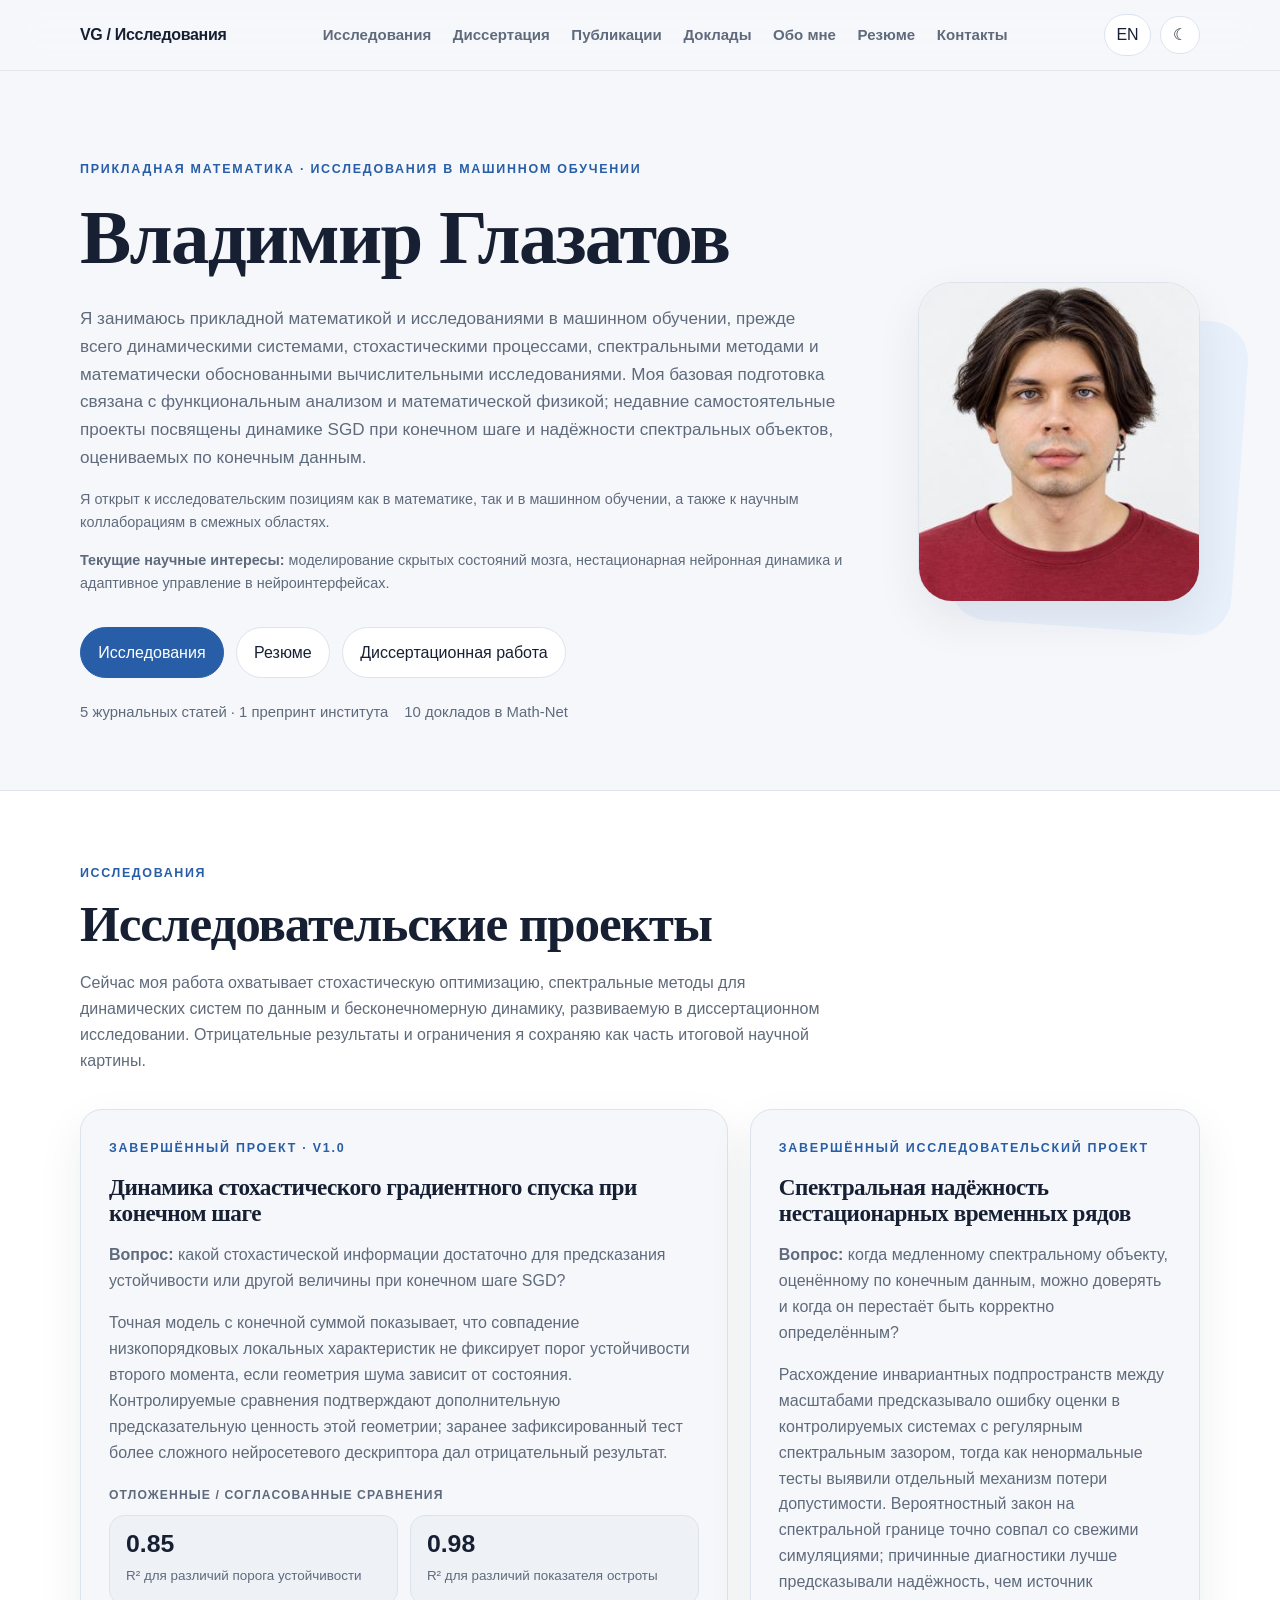
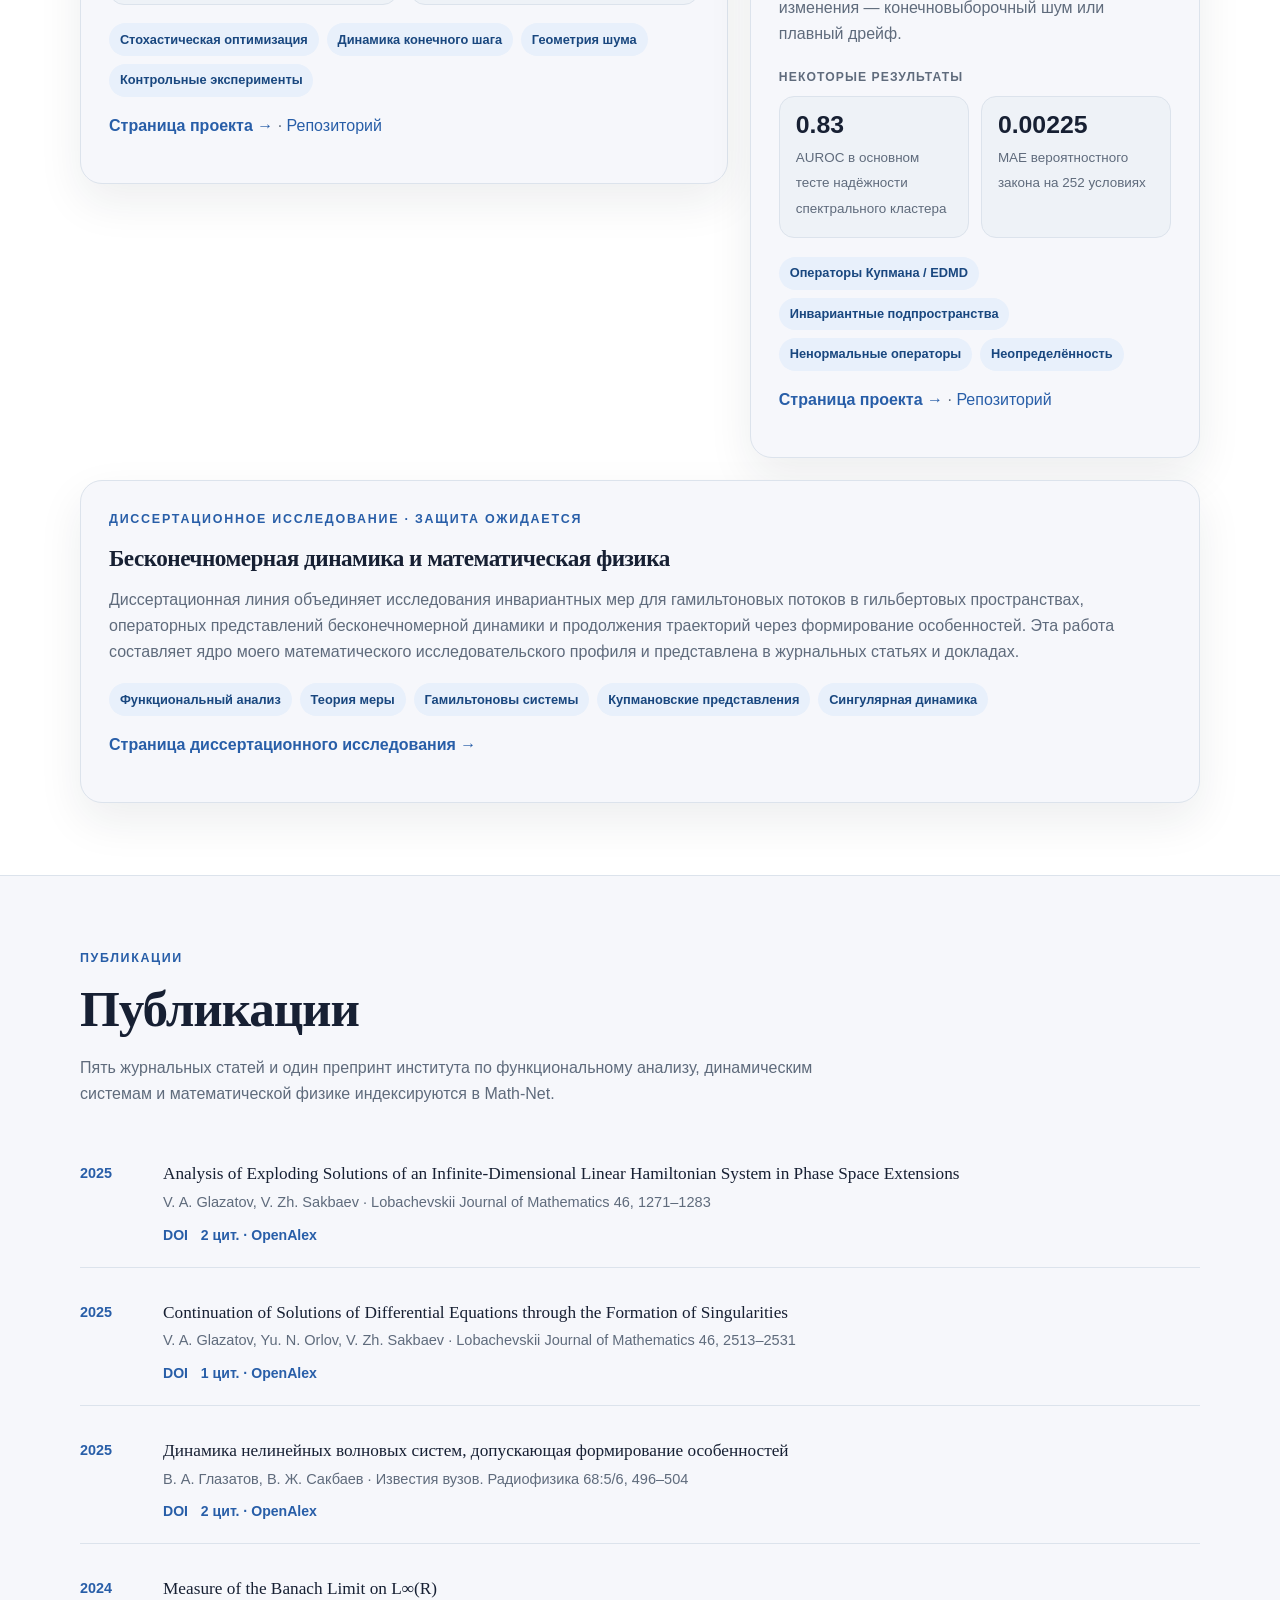
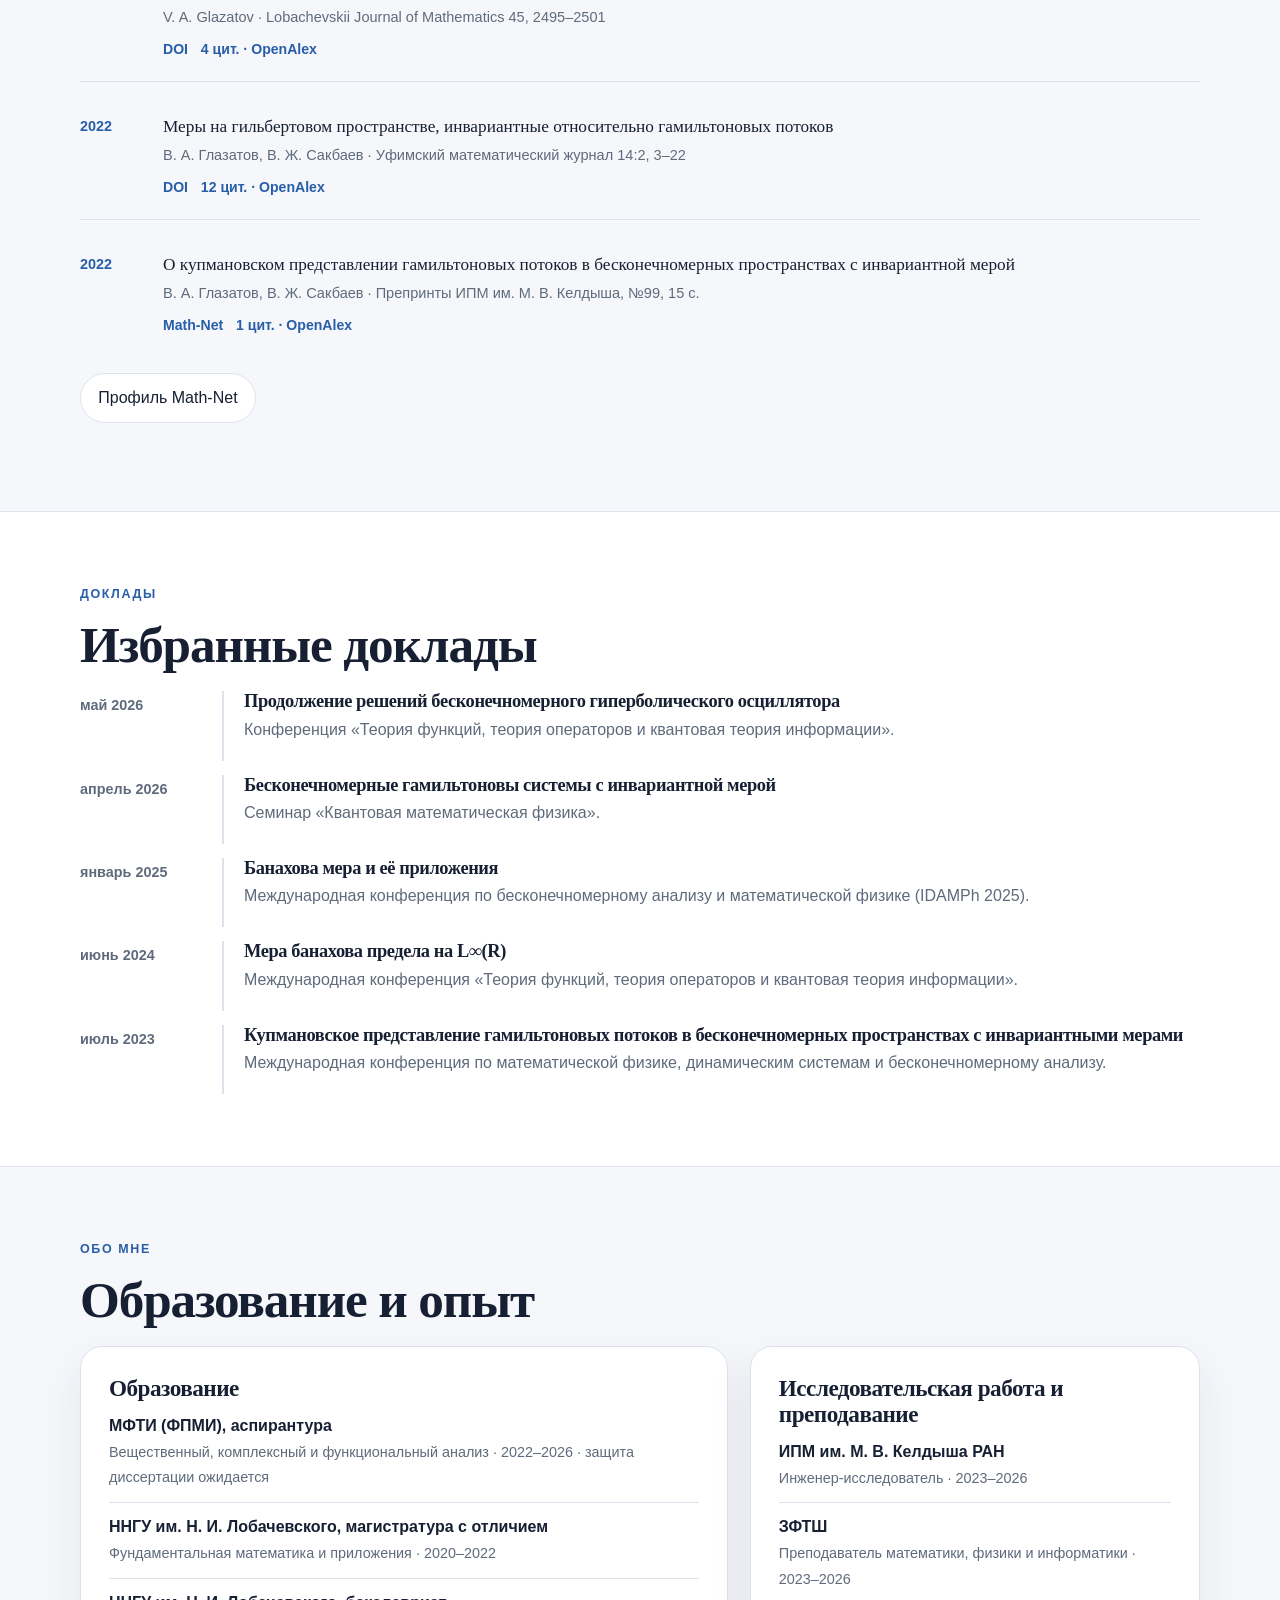
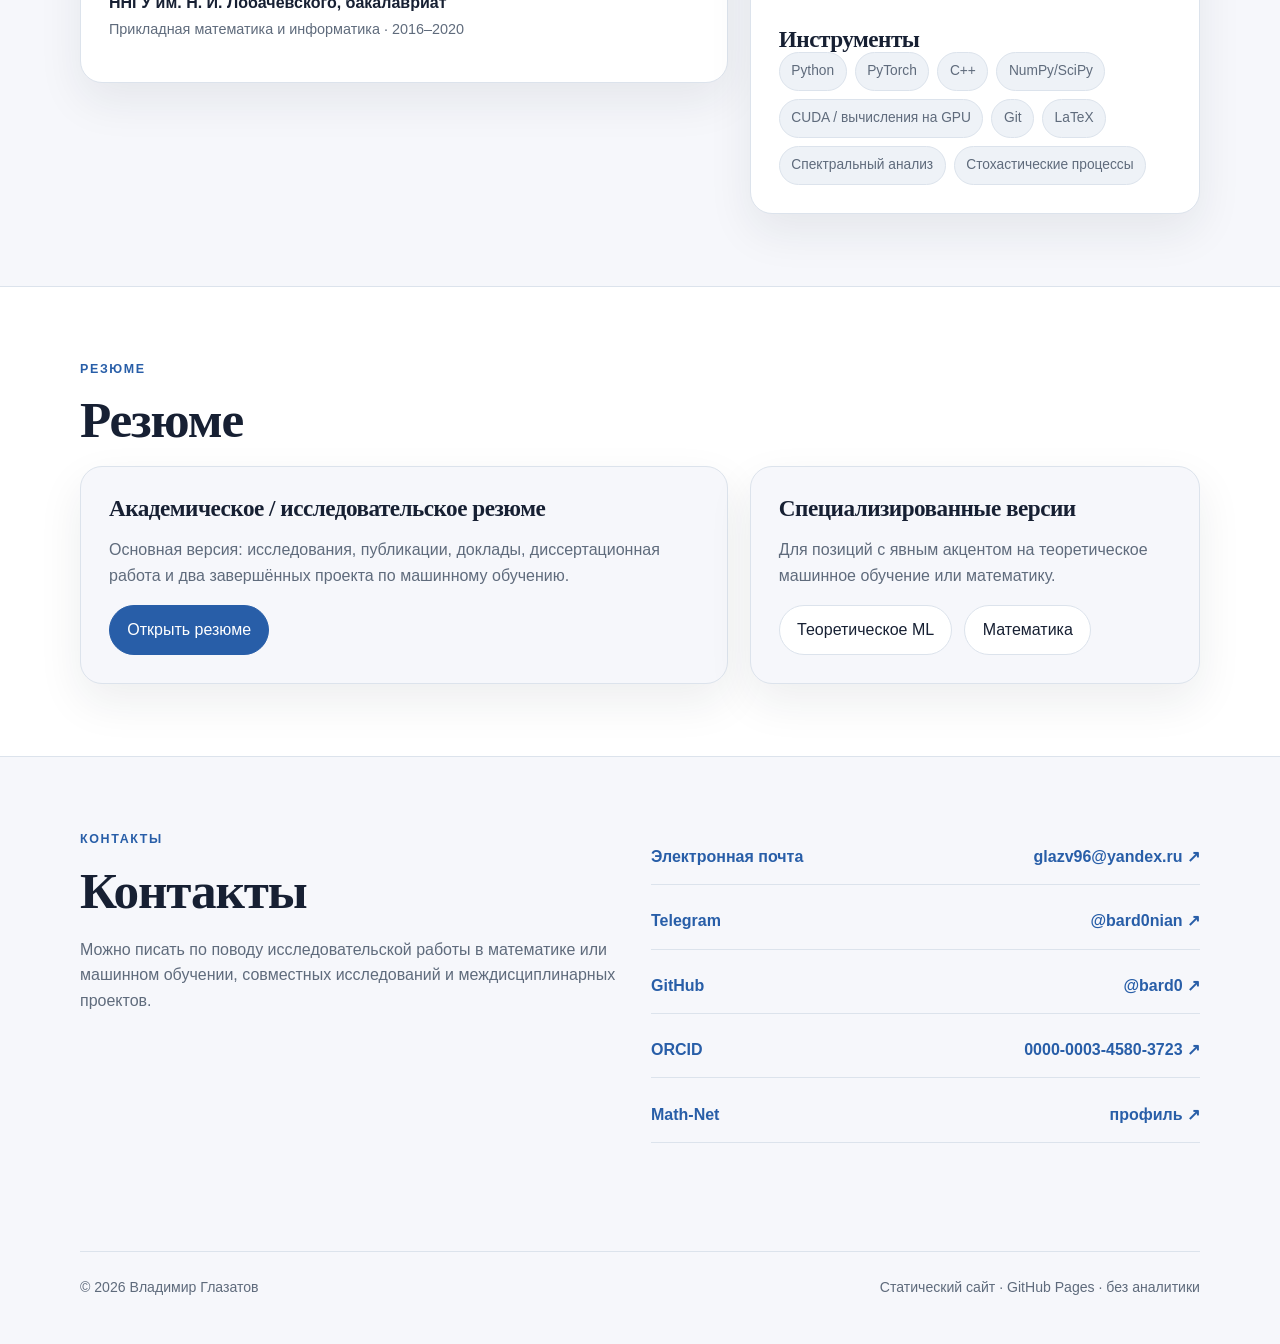
==== ru/index.html @ a5c085ed "Add neural interfaces to Russian research interests" ====
<!doctype html>
<html lang="ru">
<head>
  <meta charset="utf-8">
  <meta name="viewport" content="width=device-width, initial-scale=1">
  <title>Владимир Глазатов — прикладной математик и исследователь машинного обучения</title>
  <meta name="description" content="Владимир Глазатов — прикладной математик и исследователь машинного обучения. Исследования динамики SGD, спектральной надёжности, функционального анализа и бесконечномерных динамических систем.">
  <meta name="theme-color" content="#285ea8">
  <link rel="canonical" href="https://bard0.github.io/ru/">
  <link rel="alternate" hreflang="en" href="https://bard0.github.io/">
  <link rel="alternate" hreflang="ru" href="https://bard0.github.io/ru/">
  <link rel="alternate" hreflang="x-default" href="https://bard0.github.io/">
  <link rel="icon" href="../assets/img/favicon.svg" type="image/svg+xml">
  <link rel="stylesheet" href="../assets/css/styles.css">
  <meta property="og:type" content="website">
  <meta property="og:title" content="Владимир Глазатов — исследования">
  <meta property="og:description" content="Прикладная математика, стохастическая оптимизация, нестационарные временные ряды и динамические системы.">
  <meta property="og:image" content="https://avatars.githubusercontent.com/u/36891933?v=4">
  <meta property="og:url" content="https://bard0.github.io/ru/">
  <style>.metrics-label{margin-top:1.3rem;color:var(--muted);font-size:.76rem;font-weight:800;text-transform:uppercase;letter-spacing:.09em}.metrics-label+.metrics{margin-top:.55rem}</style>
</head>
<body>
<a class="skip-link" href="#main">К содержанию</a>
<header class="site-header"><div class="container nav"><a class="brand" href="#top">VG <span>/ Исследования</span></a><nav class="nav-links" aria-label="Основная навигация"><a href="#research">Исследования</a><a href="research/phd/">Диссертация</a><a href="#publications">Публикации</a><a href="#talks">Доклады</a><a href="#background">Обо мне</a><a href="#cv">Резюме</a><a href="#contact">Контакты</a></nav><div class="nav-actions"><a class="lang-btn" href="../" aria-label="Английская версия">EN</a><button class="icon-btn" type="button" data-theme-toggle aria-label="Переключить тему">☾</button><button class="icon-btn menu-btn" type="button" data-menu-toggle aria-label="Открыть меню" aria-expanded="false">≡</button></div></div></header>
<main id="main">
<section class="hero" id="top"><div class="container hero-grid"><div><div class="eyebrow">Прикладная математика · исследования в машинном обучении</div><h1>Владимир Глазатов</h1><p class="hero-copy">Я занимаюсь прикладной математикой и исследованиями в машинном обучении, прежде всего динамическими системами, стохастическими процессами, спектральными методами и математически обоснованными вычислительными исследованиями. Моя базовая подготовка связана с функциональным анализом и математической физикой; недавние самостоятельные проекты посвящены динамике SGD при конечном шаге и надёжности спектральных объектов, оцениваемых по конечным данным.</p><p class="note" style="margin-top:1rem">Я открыт к исследовательским позициям как в математике, так и в машинном обучении, а также к научным коллаборациям в смежных областях.</p><p class="note" style="margin-top:.55rem"><strong>Текущие научные интересы:</strong> моделирование скрытых состояний мозга, нестационарная нейронная динамика и адаптивное управление в нейроинтерфейсах.</p><div class="hero-actions"><a class="button primary" href="#research">Исследования</a><a class="button" href="../cv/academic/">Резюме</a><a class="button" href="research/phd/">Диссертационная работа</a></div><div class="hero-meta"><span>5 журнальных статей · 1 препринт института</span><span>10 докладов в Math-Net</span></div></div><div class="hero-photo-wrap"><img class="hero-photo" src="https://avatars.githubusercontent.com/u/36891933?v=4" alt="Владимир Глазатов" width="320" height="320"></div></div></section>

<section class="section alt" id="research"><div class="container"><div class="section-kicker">Исследования</div><h2>Исследовательские проекты</h2><p class="section-intro">Сейчас моя работа охватывает стохастическую оптимизацию, спектральные методы для динамических систем по данным и бесконечномерную динамику, развиваемую в диссертационном исследовании. Отрицательные результаты и ограничения я сохраняю как часть итоговой научной картины.</p><div class="research-grid">
<article class="card"><div class="eyebrow">Завершённый проект · v1.0</div><h3>Динамика стохастического градиентного спуска при конечном шаге</h3><p><strong>Вопрос:</strong> какой стохастической информации достаточно для предсказания устойчивости или другой величины при конечном шаге SGD?</p><p>Точная модель с конечной суммой показывает, что совпадение низкопорядковых локальных характеристик не фиксирует порог устойчивости второго момента, если геометрия шума зависит от состояния. Контролируемые сравнения подтверждают дополнительную предсказательную ценность этой геометрии; заранее зафиксированный тест более сложного нейросетевого дескриптора дал отрицательный результат.</p><div class="metrics-label">Отложенные / согласованные сравнения</div><div class="metrics"><div class="metric"><strong>0.85</strong><span>R² для различий порога устойчивости</span></div><div class="metric"><strong>0.98</strong><span>R² для различий показателя остроты</span></div></div><div class="tags"><span class="tag">Стохастическая оптимизация</span><span class="tag">Динамика конечного шага</span><span class="tag">Геометрия шума</span><span class="tag">Контрольные эксперименты</span></div><p><a href="projects/sgd/"><strong>Страница проекта →</strong></a> · <a href="https://github.com/bard0/Finite-Step-Stochastic-Dynamics-of-SGD">Репозиторий</a></p></article>
<article class="card"><div class="eyebrow">Завершённый исследовательский проект</div><h3>Спектральная надёжность нестационарных временных рядов</h3><p><strong>Вопрос:</strong> когда медленному спектральному объекту, оценённому по конечным данным, можно доверять и когда он перестаёт быть корректно определённым?</p><p>Расхождение инвариантных подпространств между масштабами предсказывало ошибку оценки в контролируемых системах с регулярным спектральным зазором, тогда как ненормальные тесты выявили отдельный механизм потери допустимости. Вероятностный закон на спектральной границе точно совпал со свежими симуляциями; причинные диагностики лучше предсказывали надёжность, чем источник изменения — конечновыборочный шум или плавный дрейф.</p><div class="metrics-label">Некоторые результаты</div><div class="metrics"><div class="metric"><strong>0.83</strong><span>AUROC в основном тесте надёжности спектрального кластера</span></div><div class="metric"><strong>0.00225</strong><span>MAE вероятностного закона на 252 условиях</span></div></div><div class="tags"><span class="tag">Операторы Купмана / EDMD</span><span class="tag">Инвариантные подпространства</span><span class="tag">Ненормальные операторы</span><span class="tag">Неопределённость</span></div><p><a href="projects/spectral-reliability/"><strong>Страница проекта →</strong></a> · <a href="https://github.com/bard0/spectral-dynamics-of-time-series">Репозиторий</a></p></article>
<article class="card" style="grid-column:1 / -1"><div class="eyebrow">Диссертационное исследование · защита ожидается</div><h3>Бесконечномерная динамика и математическая физика</h3><p>Диссертационная линия объединяет исследования инвариантных мер для гамильтоновых потоков в гильбертовых пространствах, операторных представлений бесконечномерной динамики и продолжения траекторий через формирование особенностей. Эта работа составляет ядро моего математического исследовательского профиля и представлена в журнальных статьях и докладах.</p><div class="tags"><span class="tag">Функциональный анализ</span><span class="tag">Теория меры</span><span class="tag">Гамильтоновы системы</span><span class="tag">Купмановские представления</span><span class="tag">Сингулярная динамика</span></div><p><a href="research/phd/"><strong>Страница диссертационного исследования →</strong></a></p></article>
</div></div></section>

<section class="section" id="publications"><div class="container"><div class="section-kicker">Публикации</div><h2>Публикации</h2><p class="section-intro">Пять журнальных статей и один препринт института по функциональному анализу, динамическим системам и математической физике индексируются в Math-Net.</p><div class="publications">
<article class="pub"><div class="pub-year">2025</div><div><div class="pub-title">Analysis of Exploding Solutions of an Infinite-Dimensional Linear Hamiltonian System in Phase Space Extensions</div><div class="pub-meta">V. A. Glazatov, V. Zh. Sakbaev · Lobachevskii Journal of Mathematics 46, 1271–1283</div><div class="pub-links"><a href="https://doi.org/10.1134/S1995080225605624">DOI</a></div></div></article>
<article class="pub"><div class="pub-year">2025</div><div><div class="pub-title">Continuation of Solutions of Differential Equations through the Formation of Singularities</div><div class="pub-meta">V. A. Glazatov, Yu. N. Orlov, V. Zh. Sakbaev · Lobachevskii Journal of Mathematics 46, 2513–2531</div><div class="pub-links"><a href="https://doi.org/10.1134/S1995080225608070">DOI</a></div></div></article>
<article class="pub"><div class="pub-year">2025</div><div><div class="pub-title">Динамика нелинейных волновых систем, допускающая формирование особенностей</div><div class="pub-meta">В. А. Глазатов, В. Ж. Сакбаев · Известия вузов. Радиофизика 68:5/6, 496–504</div><div class="pub-links"><a href="https://doi.org/10.52452/00213462_2025_68_05_496">DOI</a></div></div></article>
<article class="pub"><div class="pub-year">2024</div><div><div class="pub-title">Measure of the Banach Limit on L∞(R)</div><div class="pub-meta">V. A. Glazatov · Lobachevskii Journal of Mathematics 45, 2495–2501</div><div class="pub-links"><a href="https://doi.org/10.1134/S1995080224603138">DOI</a></div></div></article>
<article class="pub"><div class="pub-year">2022</div><div><div class="pub-title">Меры на гильбертовом пространстве, инвариантные относительно гамильтоновых потоков</div><div class="pub-meta">В. А. Глазатов, В. Ж. Сакбаев · Уфимский математический журнал 14:2, 3–22</div><div class="pub-links"><a href="https://doi.org/10.13108/2022-14-2-3">DOI</a></div></div></article>
<article class="pub"><div class="pub-year">2022</div><div><div class="pub-title">О купмановском представлении гамильтоновых потоков в бесконечномерных пространствах с инвариантной мерой</div><div class="pub-meta">В. А. Глазатов, В. Ж. Сакбаев · Препринты ИПМ им. М. В. Келдыша, №99, 15 с.</div><div class="pub-links"><a href="https://www.mathnet.ru/php/person.phtml?option_lang=rus&personid=190010">Math-Net</a></div></div></article>
</div><p><a class="button" href="https://www.mathnet.ru/php/person.phtml?option_lang=rus&personid=190010">Профиль Math-Net</a></p></div></section>

<section class="section alt" id="talks"><div class="container"><div class="section-kicker">Доклады</div><h2>Избранные доклады</h2><div class="timeline"><div class="timeline-item"><div class="timeline-date">май 2026</div><div class="timeline-content"><h3>Продолжение решений бесконечномерного гиперболического осциллятора</h3><p>Конференция «Теория функций, теория операторов и квантовая теория информации».</p></div></div><div class="timeline-item"><div class="timeline-date">апрель 2026</div><div class="timeline-content"><h3>Бесконечномерные гамильтоновы системы с инвариантной мерой</h3><p>Семинар «Квантовая математическая физика».</p></div></div><div class="timeline-item"><div class="timeline-date">январь 2025</div><div class="timeline-content"><h3>Банахова мера и её приложения</h3><p>Международная конференция по бесконечномерному анализу и математической физике (IDAMPh 2025).</p></div></div><div class="timeline-item"><div class="timeline-date">июнь 2024</div><div class="timeline-content"><h3>Мера банахова предела на L∞(R)</h3><p>Международная конференция «Теория функций, теория операторов и квантовая теория информации».</p></div></div><div class="timeline-item"><div class="timeline-date">июль 2023</div><div class="timeline-content"><h3>Купмановское представление гамильтоновых потоков в бесконечномерных пространствах с инвариантными мерами</h3><p>Международная конференция по математической физике, динамическим системам и бесконечномерному анализу.</p></div></div></div></div></section>

<section class="section" id="background"><div class="container"><div class="section-kicker">Обо мне</div><h2>Образование и опыт</h2><div class="research-grid"><article class="card"><h3>Образование</h3><ul class="list-clean"><li><strong>МФТИ (ФПМИ), аспирантура</strong><br><span class="note">Вещественный, комплексный и функциональный анализ · 2022–2026 · защита диссертации ожидается</span></li><li><strong>ННГУ им. Н. И. Лобачевского, магистратура с отличием</strong><br><span class="note">Фундаментальная математика и приложения · 2020–2022</span></li><li><strong>ННГУ им. Н. И. Лобачевского, бакалавриат</strong><br><span class="note">Прикладная математика и информатика · 2016–2020</span></li></ul></article><article class="card"><h3>Исследовательская работа и преподавание</h3><ul class="list-clean"><li><strong>ИПМ им. М. В. Келдыша РАН</strong><br><span class="note">Инженер-исследователь · 2023–2026</span></li><li><strong>ЗФТШ</strong><br><span class="note">Преподаватель математики, физики и информатики · 2023–2026</span></li></ul><h3 style="margin-top:1.4rem">Инструменты</h3><div class="chips"><span class="chip">Python</span><span class="chip">PyTorch</span><span class="chip">C++</span><span class="chip">NumPy/SciPy</span><span class="chip">CUDA / вычисления на GPU</span><span class="chip">Git</span><span class="chip">LaTeX</span><span class="chip">Спектральный анализ</span><span class="chip">Стохастические процессы</span></div></article></div></div></section>

<section class="section alt" id="cv"><div class="container"><div class="section-kicker">Резюме</div><h2>Резюме</h2><div class="research-grid"><article class="card"><h3>Академическое / исследовательское резюме</h3><p>Основная версия: исследования, публикации, доклады, диссертационная работа и два завершённых проекта по машинному обучению.</p><a class="button primary" href="../cv/academic/">Открыть резюме</a></article><article class="card"><h3>Специализированные версии</h3><p>Для позиций с явным акцентом на теоретическое машинное обучение или математику.</p><div class="hero-actions" style="margin-top:1rem"><a class="button" href="../cv/theoretical-ml/">Теоретическое ML</a><a class="button" href="../cv/mathematics/">Математика</a></div></article></div></div></section>

<section class="section" id="contact"><div class="container contact-grid"><div><div class="section-kicker">Контакты</div><h2>Контакты</h2><p class="section-intro">Можно писать по поводу исследовательской работы в математике или машинном обучении, совместных исследований и междисциплинарных проектов.</p></div><div class="contact-links"><a href="mailto:glazv96@yandex.ru"><span>Электронная почта</span><span>glazv96@yandex.ru ↗</span></a><a href="https://t.me/bard0nian"><span>Telegram</span><span>@bard0nian ↗</span></a><a href="https://github.com/bard0"><span>GitHub</span><span>@bard0 ↗</span></a><a href="https://orcid.org/0000-0003-4580-3723"><span>ORCID</span><span>0000-0003-4580-3723 ↗</span></a><a href="https://www.mathnet.ru/php/person.phtml?option_lang=rus&personid=190010"><span>Math-Net</span><span>профиль ↗</span></a></div></div></section>
</main>
<footer class="site-footer"><div class="container footer-row"><span>© 2026 Владимир Глазатов</span><span>Статический сайт · GitHub Pages · без аналитики</span></div></footer>
<script src="../assets/js/main.js"></script>
</body>
</html>
---- assets/css/styles.css ----
:root {
  --bg: #f6f7fb;
  --surface: #ffffff;
  --surface-2: #eef2f7;
  --text: #172033;
  --muted: #5f6b7c;
  --accent: #285ea8;
  --accent-strong: #19477f;
  --accent-soft: #e8f0fb;
  --border: #dce3ec;
  --shadow: 0 18px 45px rgba(22, 34, 53, 0.08);
  --radius: 22px;
  --max: 1120px;
}

html[data-theme="dark"] {
  --bg: #0c111b;
  --surface: #131b28;
  --surface-2: #1a2433;
  --text: #edf2f8;
  --muted: #a8b4c4;
  --accent: #86b8ff;
  --accent-strong: #b9d5ff;
  --accent-soft: #192a43;
  --border: #273449;
  --shadow: 0 18px 45px rgba(0, 0, 0, 0.24);
}

* { box-sizing: border-box; }
html { scroll-behavior: smooth; }
body {
  margin: 0;
  background: var(--bg);
  color: var(--text);
  font-family: ui-sans-serif, -apple-system, BlinkMacSystemFont, "Segoe UI", Roboto, Arial, sans-serif;
  line-height: 1.62;
  -webkit-font-smoothing: antialiased;
}
a { color: var(--accent); text-decoration: none; }
a:hover { color: var(--accent-strong); }
img { max-width: 100%; }
button, a.button { font: inherit; }

.skip-link {
  position: fixed; left: 1rem; top: -5rem; z-index: 999;
  background: var(--surface); color: var(--text); padding: .7rem 1rem; border-radius: 10px;
}
.skip-link:focus { top: 1rem; }

.container { width: min(var(--max), calc(100% - 40px)); margin: 0 auto; }
.site-header {
  position: sticky; top: 0; z-index: 50;
  border-bottom: 1px solid color-mix(in srgb, var(--border) 78%, transparent);
  background: color-mix(in srgb, var(--bg) 88%, transparent);
  backdrop-filter: blur(18px);
}
.nav { height: 70px; display: flex; align-items: center; justify-content: space-between; gap: 1rem; }
.brand { color: var(--text); font-weight: 780; letter-spacing: -.02em; }
.nav-links { display: flex; align-items: center; gap: 1.35rem; }
.nav-links a { color: var(--muted); font-size: .94rem; font-weight: 600; }
.nav-links a:hover { color: var(--text); }
.nav-actions { display: flex; gap: .55rem; align-items: center; }
.icon-btn, .lang-btn {
  border: 1px solid var(--border); background: var(--surface); color: var(--text);
  min-height: 38px; border-radius: 999px; padding: .42rem .72rem; cursor: pointer;
}
.icon-btn { width: 40px; padding: 0; display: grid; place-items: center; }
.menu-btn { display: none; }

.hero { padding: 88px 0 66px; }
.hero-grid { display: grid; grid-template-columns: minmax(0, 1.5fr) minmax(240px, .55fr); gap: 70px; align-items: center; }
.eyebrow { color: var(--accent); font-size: .78rem; text-transform: uppercase; letter-spacing: .14em; font-weight: 800; margin-bottom: 1rem; }
h1, h2, h3 {
  font-family: Georgia, "Times New Roman", serif;
  line-height: 1.12;
  margin: 0;
  letter-spacing: -.022em;
}
h1 { font-size: clamp(3rem, 6vw, 5.6rem); max-width: 850px; }
h2 { font-size: clamp(2.1rem, 4vw, 3.3rem); margin-bottom: 1.1rem; }
h3 { font-size: 1.45rem; }
.hero-subtitle { margin: 1.25rem 0 0; font-size: clamp(1.2rem, 2.5vw, 1.65rem); color: var(--muted); font-weight: 500; }
.hero-copy { max-width: 760px; margin: 1.5rem 0 0; font-size: 1.07rem; color: var(--muted); }
.hero-actions { display: flex; flex-wrap: wrap; gap: .75rem; margin-top: 2rem; }
.button {
  display: inline-flex; align-items: center; justify-content: center; gap: .45rem;
  min-height: 44px; padding: .7rem 1.08rem; border-radius: 999px;
  border: 1px solid var(--border); background: var(--surface); color: var(--text); font-weight: 700;
}
.button.primary { background: var(--accent); border-color: var(--accent); color: white; }
html[data-theme="dark"] .button.primary { color: #08111e; }
.button:hover { transform: translateY(-1px); box-shadow: 0 8px 22px rgba(0,0,0,.08); }
.hero-photo-wrap { justify-self: center; position: relative; }
.hero-photo-wrap::before {
  content: ""; position: absolute; inset: 10% -14% -8% 14%;
  border-radius: 38px; background: var(--accent-soft); transform: rotate(4deg); z-index: -1;
}
.hero-photo {
  display: block; width: min(290px, 72vw); aspect-ratio: 1 / 1; object-fit: cover;
  border-radius: 34px; border: 1px solid var(--border); box-shadow: var(--shadow);
}
.hero-meta { display: flex; flex-wrap: wrap; gap: .55rem 1rem; margin-top: 1.4rem; color: var(--muted); font-size: .93rem; }

.section { padding: 72px 0; }
.section.alt { background: var(--surface); border-block: 1px solid var(--border); }
.section-intro { max-width: 760px; color: var(--muted); margin: 0 0 2.2rem; }
.section-kicker { color: var(--accent); font-size: .78rem; text-transform: uppercase; letter-spacing: .13em; font-weight: 800; margin-bottom: .75rem; }

.research-grid { display: grid; grid-template-columns: 1.18fr .82fr; gap: 22px; align-items: start; }
.card { background: var(--surface); border: 1px solid var(--border); border-radius: var(--radius); padding: 28px; box-shadow: var(--shadow); }
.alt .card { background: var(--bg); }
.card p { color: var(--muted); }
.tags { display: flex; flex-wrap: wrap; gap: .5rem; margin: 1.15rem 0 0; }
.tag { padding: .38rem .68rem; border-radius: 999px; background: var(--accent-soft); color: var(--accent-strong); font-size: .8rem; font-weight: 700; }
.formula {
  margin: 1.6rem 0; padding: 1.1rem 1.25rem; border: 1px solid var(--border); border-radius: 16px;
  background: var(--surface-2); font-family: Georgia, "Times New Roman", serif; font-size: 1.1rem; overflow-x: auto;
}
.metrics { display: grid; grid-template-columns: repeat(2, minmax(0,1fr)); gap: 12px; margin-top: 1.3rem; }
.metric { padding: 16px; border: 1px solid var(--border); border-radius: 15px; background: var(--surface-2); }
.metric strong { display: block; font-size: 1.55rem; color: var(--text); line-height: 1; margin-bottom: .35rem; }
.metric span { color: var(--muted); font-size: .84rem; }
.list-clean { list-style: none; padding: 0; margin: 0; }
.list-clean li { padding: .72rem 0; border-bottom: 1px solid var(--border); }
.list-clean li:last-child { border-bottom: 0; }

.publications { display: grid; gap: 13px; }
.pub { display: grid; grid-template-columns: 65px 1fr; gap: 18px; padding: 20px 0; border-bottom: 1px solid var(--border); }
.pub:last-child { border-bottom: 0; }
.pub-year { color: var(--accent); font-weight: 800; font-size: .9rem; }
.pub-title { font-family: Georgia, "Times New Roman", serif; font-size: 1.08rem; line-height: 1.35; }
.pub-meta { margin-top: .35rem; color: var(--muted); font-size: .91rem; }
.pub-links { margin-top: .55rem; display: flex; gap: .8rem; flex-wrap: wrap; font-size: .88rem; font-weight: 700; }

.timeline { position: relative; display: grid; gap: 14px; }
.timeline-item { display: grid; grid-template-columns: 120px 1fr; gap: 22px; }
.timeline-date { color: var(--muted); font-size: .9rem; font-weight: 700; padding-top: .18rem; }
.timeline-content { padding: 0 0 18px 20px; border-left: 2px solid var(--border); }
.timeline-content h3 { font-size: 1.15rem; margin-bottom: .3rem; }
.timeline-content p { margin: 0; color: var(--muted); }

.cv-grid { display: grid; grid-template-columns: repeat(3, 1fr); gap: 16px; }
.cv-card { display: flex; flex-direction: column; min-height: 220px; }
.cv-card p { flex: 1; }
.cv-card .button { align-self: flex-start; }

.chips { display: flex; gap: .5rem; flex-wrap: wrap; }
.chip { padding: .46rem .72rem; background: var(--surface-2); border: 1px solid var(--border); border-radius: 999px; color: var(--muted); font-size: .86rem; }
.contact-grid { display: grid; grid-template-columns: 1fr 1fr; gap: 22px; }
.contact-links { display: grid; gap: .55rem; }
.contact-links a { display: flex; justify-content: space-between; padding: .9rem 0; border-bottom: 1px solid var(--border); font-weight: 700; }

.site-footer { padding: 36px 0 45px; color: var(--muted); font-size: .88rem; }
.footer-row { display: flex; justify-content: space-between; gap: 1rem; flex-wrap: wrap; border-top: 1px solid var(--border); padding-top: 24px; }

.note { color: var(--muted); font-size: .9rem; }

@media (max-width: 900px) {
  .hero-grid, .research-grid, .contact-grid { grid-template-columns: 1fr; }
  .hero-photo-wrap { order: -1; justify-self: start; }
  .hero-photo { width: 180px; border-radius: 28px; }
  .cv-grid { grid-template-columns: 1fr; }
  .nav-links { display: none; position: absolute; top: 70px; left: 20px; right: 20px; padding: 18px; border: 1px solid var(--border); border-radius: 16px; background: var(--surface); box-shadow: var(--shadow); flex-direction: column; align-items: flex-start; }
  .nav-links.open { display: flex; }
  .menu-btn { display: grid; }
}

@media (max-width: 620px) {
  .container { width: min(var(--max), calc(100% - 28px)); }
  .hero { padding-top: 55px; }
  h1 { font-size: clamp(2.7rem, 16vw, 4.2rem); }
  .metrics { grid-template-columns: 1fr; }
  .pub { grid-template-columns: 1fr; gap: 4px; }
  .timeline-item { grid-template-columns: 1fr; gap: 4px; }
  .timeline-content { margin-left: 4px; }
  .brand span { display: none; }
}

@media (prefers-reduced-motion: reduce) {
  html { scroll-behavior: auto; }
  *, *::before, *::after { transition: none !important; animation: none !important; }
}
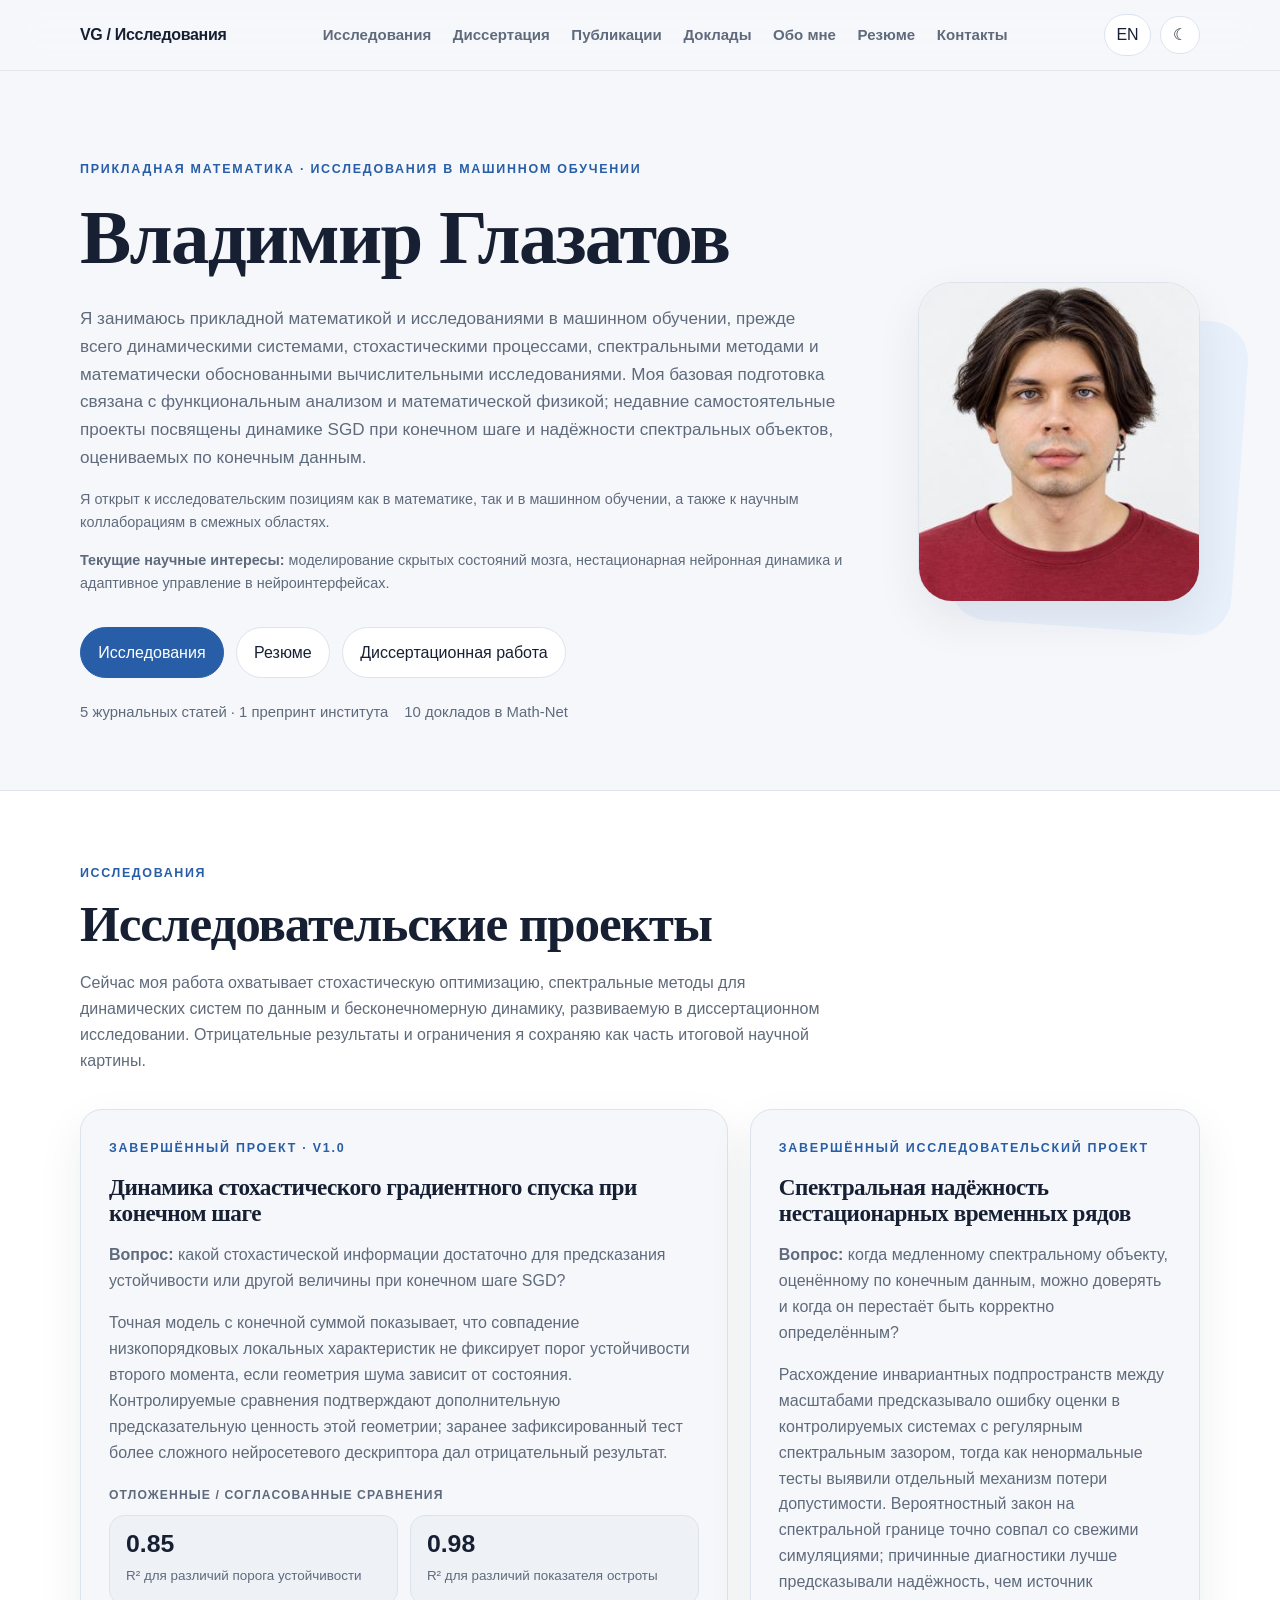
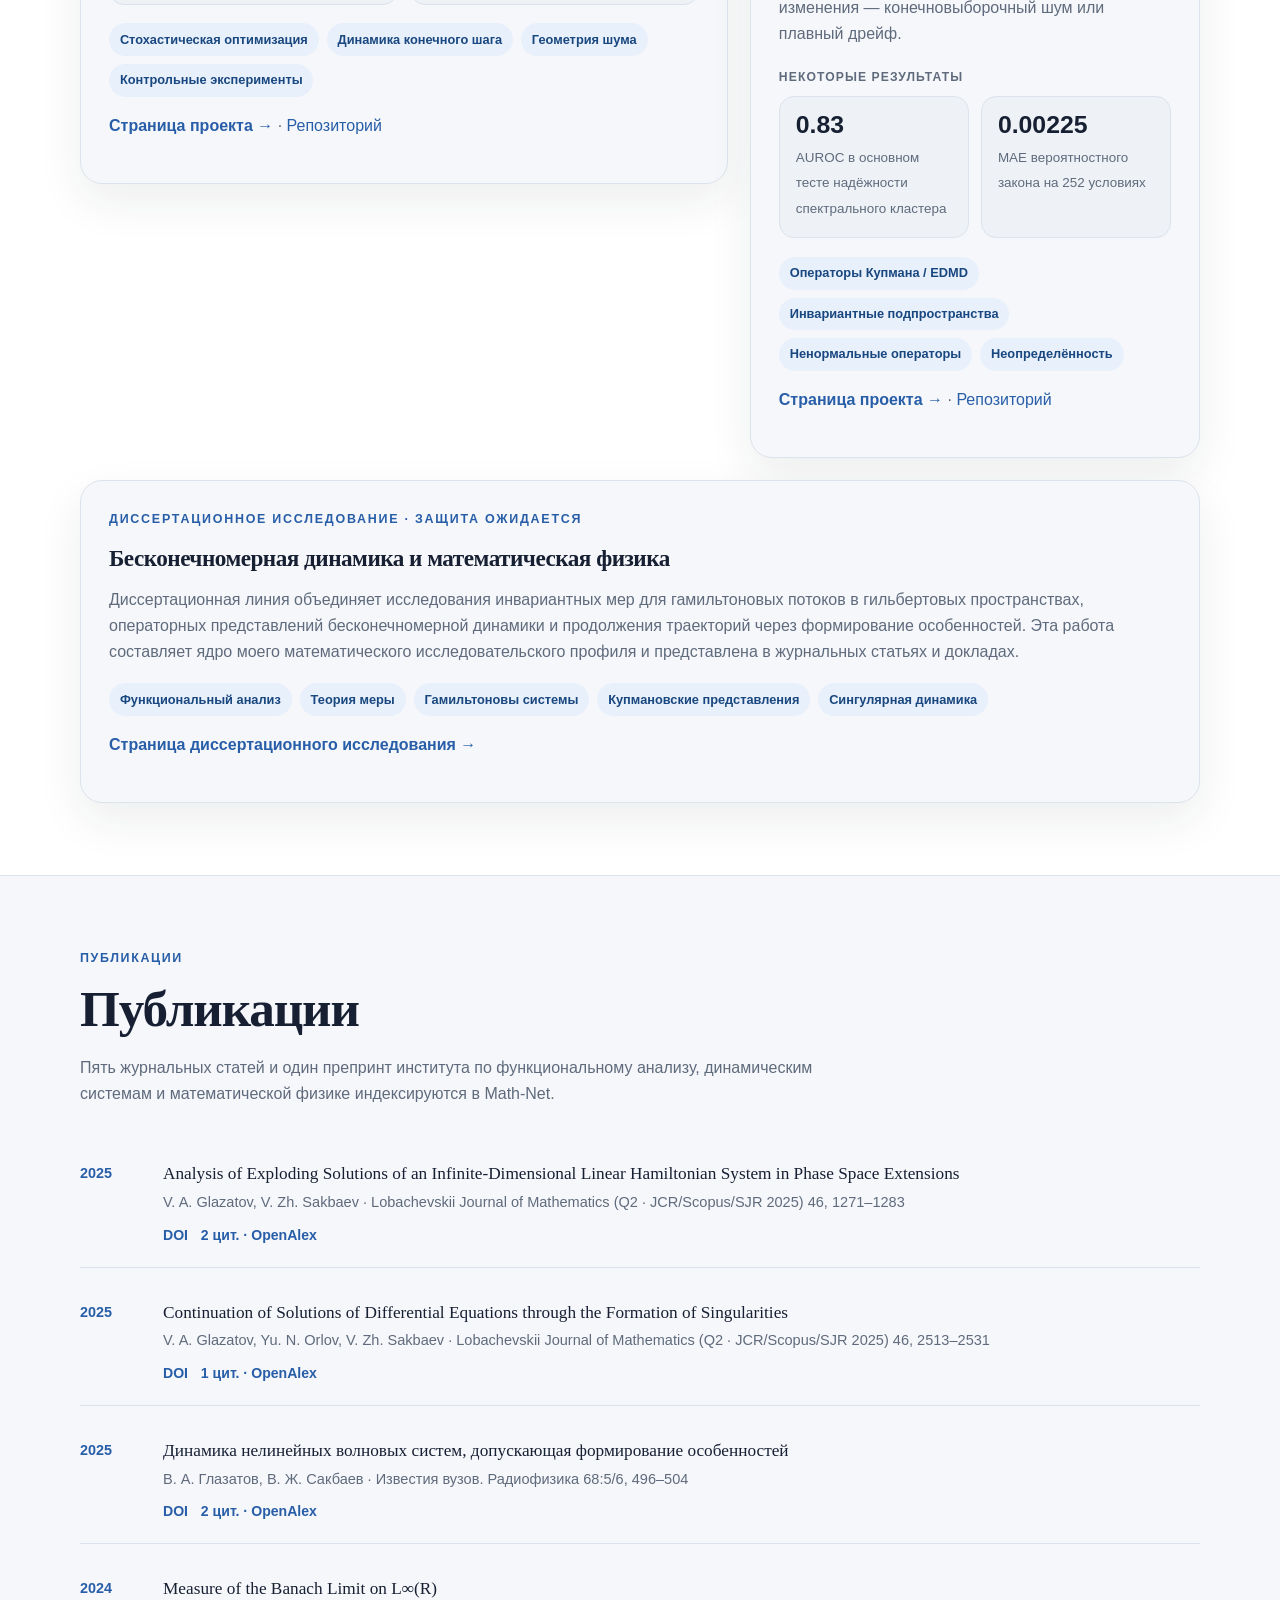
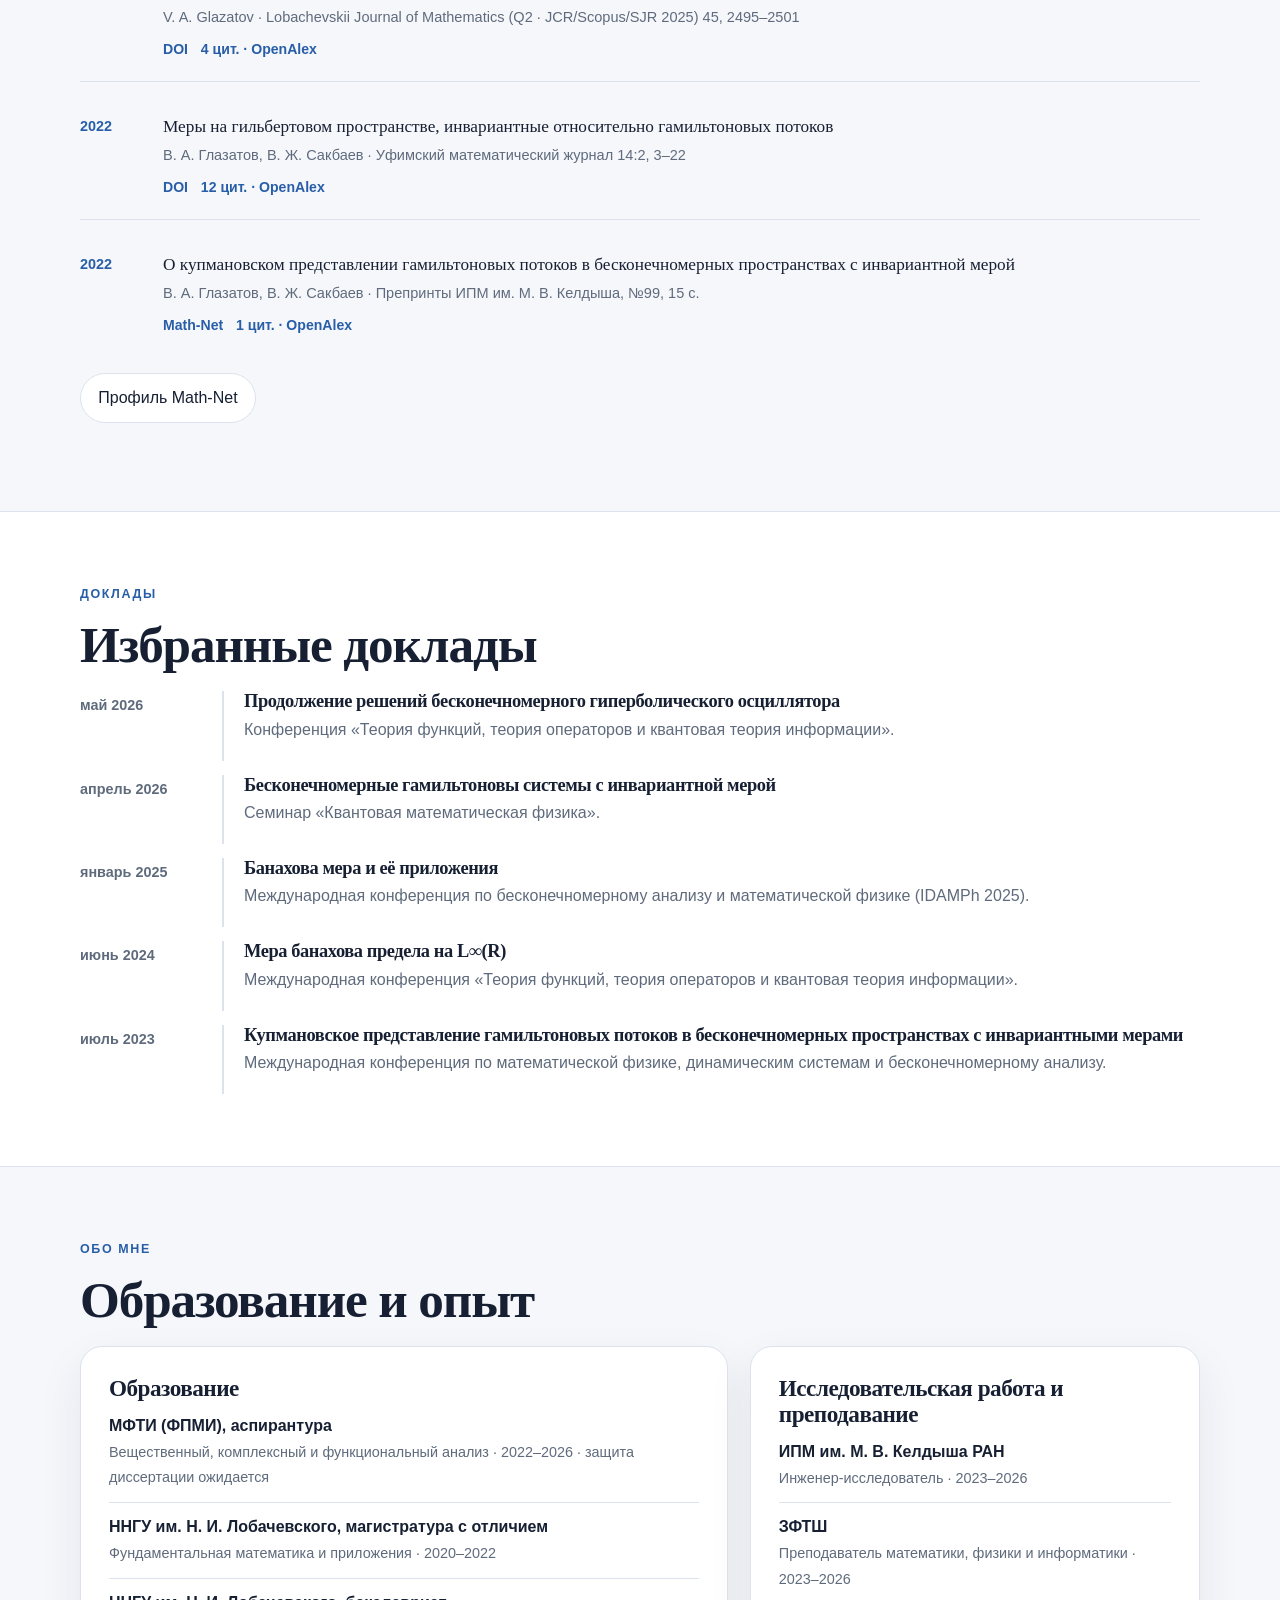
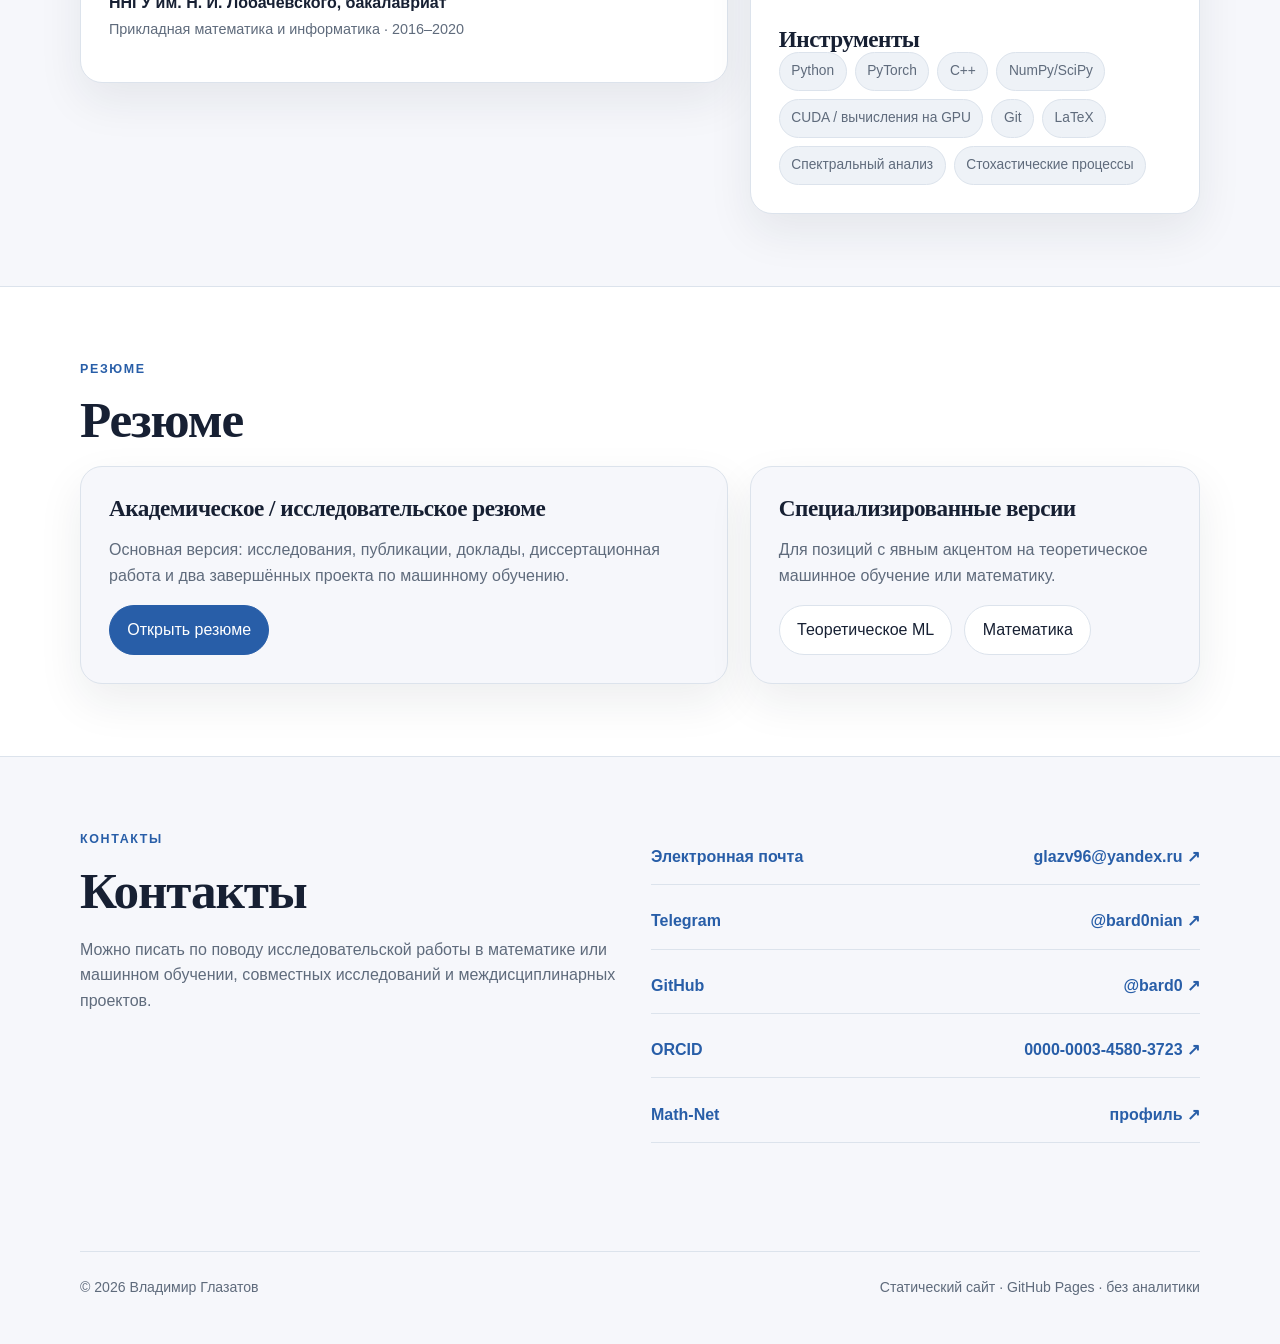
==== commit 257e3abb: "Add verified Q2 journal ranking to publications" ====
--- a/ru/index.html
+++ b/ru/index.html
@@ -32,10 +32,10 @@
 </div></div></section>
 
 <section class="section" id="publications"><div class="container"><div class="section-kicker">Публикации</div><h2>Публикации</h2><p class="section-intro">Пять журнальных статей и один препринт института по функциональному анализу, динамическим системам и математической физике индексируются в Math-Net.</p><div class="publications">
-<article class="pub"><div class="pub-year">2025</div><div><div class="pub-title">Analysis of Exploding Solutions of an Infinite-Dimensional Linear Hamiltonian System in Phase Space Extensions</div><div class="pub-meta">V. A. Glazatov, V. Zh. Sakbaev · Lobachevskii Journal of Mathematics 46, 1271–1283</div><div class="pub-links"><a href="https://doi.org/10.1134/S1995080225605624">DOI</a></div></div></article>
-<article class="pub"><div class="pub-year">2025</div><div><div class="pub-title">Continuation of Solutions of Differential Equations through the Formation of Singularities</div><div class="pub-meta">V. A. Glazatov, Yu. N. Orlov, V. Zh. Sakbaev · Lobachevskii Journal of Mathematics 46, 2513–2531</div><div class="pub-links"><a href="https://doi.org/10.1134/S1995080225608070">DOI</a></div></div></article>
+<article class="pub"><div class="pub-year">2025</div><div><div class="pub-title">Analysis of Exploding Solutions of an Infinite-Dimensional Linear Hamiltonian System in Phase Space Extensions</div><div class="pub-meta">V. A. Glazatov, V. Zh. Sakbaev · Lobachevskii Journal of Mathematics (Q2 · JCR/Scopus/SJR 2025) 46, 1271–1283</div><div class="pub-links"><a href="https://doi.org/10.1134/S1995080225605624">DOI</a></div></div></article>
+<article class="pub"><div class="pub-year">2025</div><div><div class="pub-title">Continuation of Solutions of Differential Equations through the Formation of Singularities</div><div class="pub-meta">V. A. Glazatov, Yu. N. Orlov, V. Zh. Sakbaev · Lobachevskii Journal of Mathematics (Q2 · JCR/Scopus/SJR 2025) 46, 2513–2531</div><div class="pub-links"><a href="https://doi.org/10.1134/S1995080225608070">DOI</a></div></div></article>
 <article class="pub"><div class="pub-year">2025</div><div><div class="pub-title">Динамика нелинейных волновых систем, допускающая формирование особенностей</div><div class="pub-meta">В. А. Глазатов, В. Ж. Сакбаев · Известия вузов. Радиофизика 68:5/6, 496–504</div><div class="pub-links"><a href="https://doi.org/10.52452/00213462_2025_68_05_496">DOI</a></div></div></article>
-<article class="pub"><div class="pub-year">2024</div><div><div class="pub-title">Measure of the Banach Limit on L∞(R)</div><div class="pub-meta">V. A. Glazatov · Lobachevskii Journal of Mathematics 45, 2495–2501</div><div class="pub-links"><a href="https://doi.org/10.1134/S1995080224603138">DOI</a></div></div></article>
+<article class="pub"><div class="pub-year">2024</div><div><div class="pub-title">Measure of the Banach Limit on L∞(R)</div><div class="pub-meta">V. A. Glazatov · Lobachevskii Journal of Mathematics (Q2 · JCR/Scopus/SJR 2025) 45, 2495–2501</div><div class="pub-links"><a href="https://doi.org/10.1134/S1995080224603138">DOI</a></div></div></article>
 <article class="pub"><div class="pub-year">2022</div><div><div class="pub-title">Меры на гильбертовом пространстве, инвариантные относительно гамильтоновых потоков</div><div class="pub-meta">В. А. Глазатов, В. Ж. Сакбаев · Уфимский математический журнал 14:2, 3–22</div><div class="pub-links"><a href="https://doi.org/10.13108/2022-14-2-3">DOI</a></div></div></article>
 <article class="pub"><div class="pub-year">2022</div><div><div class="pub-title">О купмановском представлении гамильтоновых потоков в бесконечномерных пространствах с инвариантной мерой</div><div class="pub-meta">В. А. Глазатов, В. Ж. Сакбаев · Препринты ИПМ им. М. В. Келдыша, №99, 15 с.</div><div class="pub-links"><a href="https://www.mathnet.ru/php/person.phtml?option_lang=rus&personid=190010">Math-Net</a></div></div></article>
 </div><p><a class="button" href="https://www.mathnet.ru/php/person.phtml?option_lang=rus&personid=190010">Профиль Math-Net</a></p></div></section>
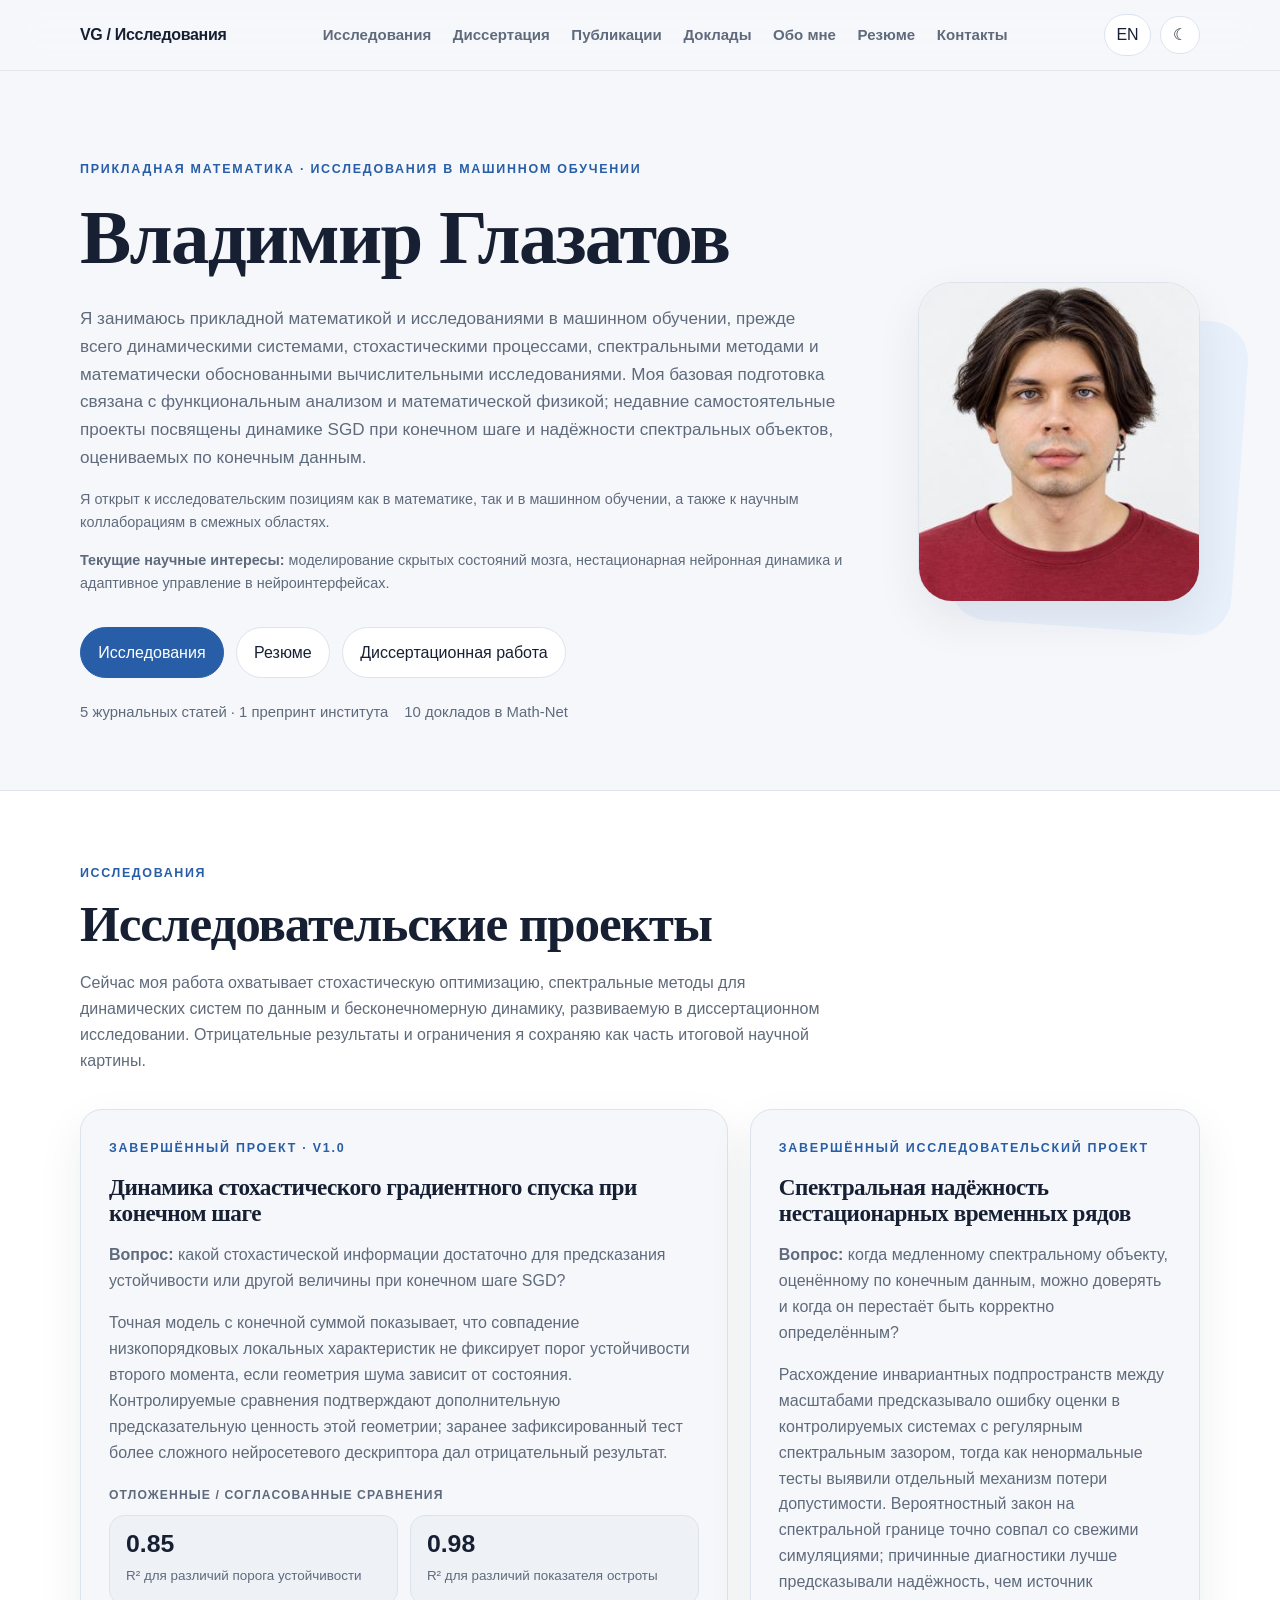
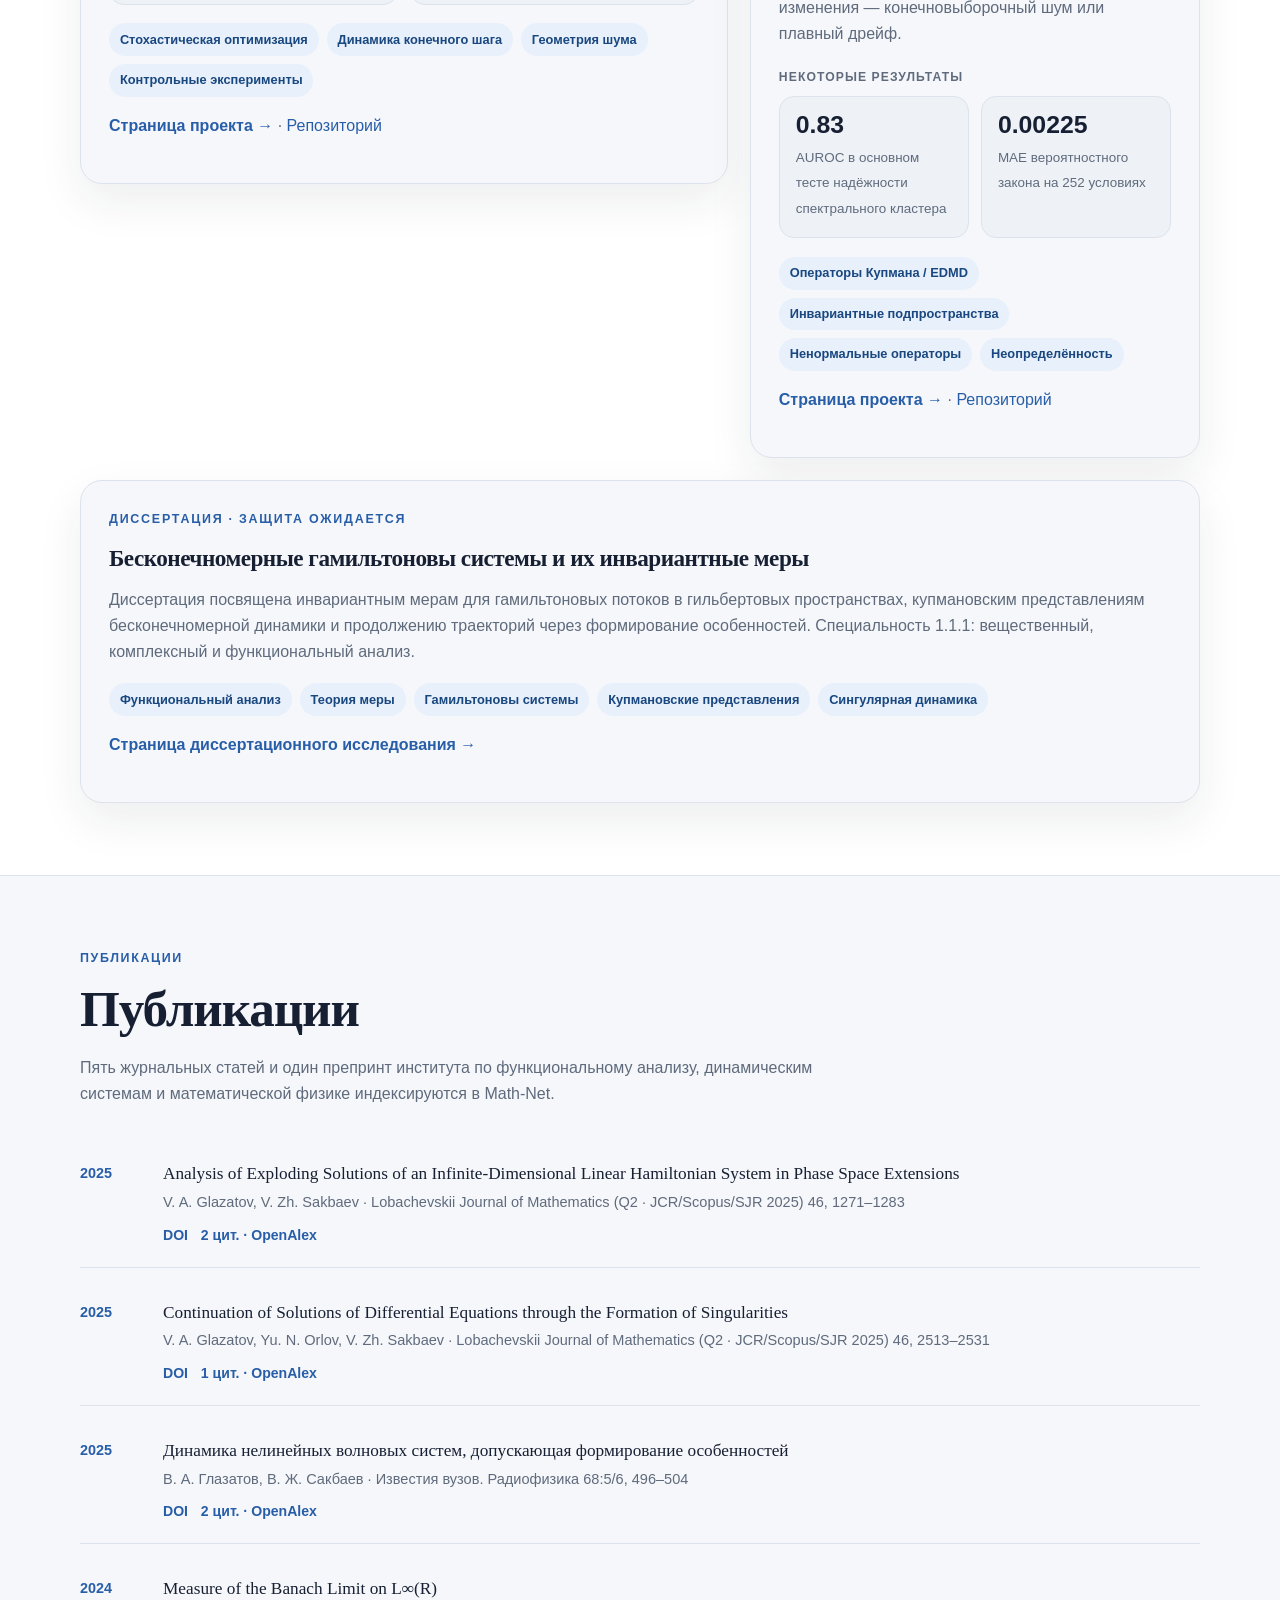
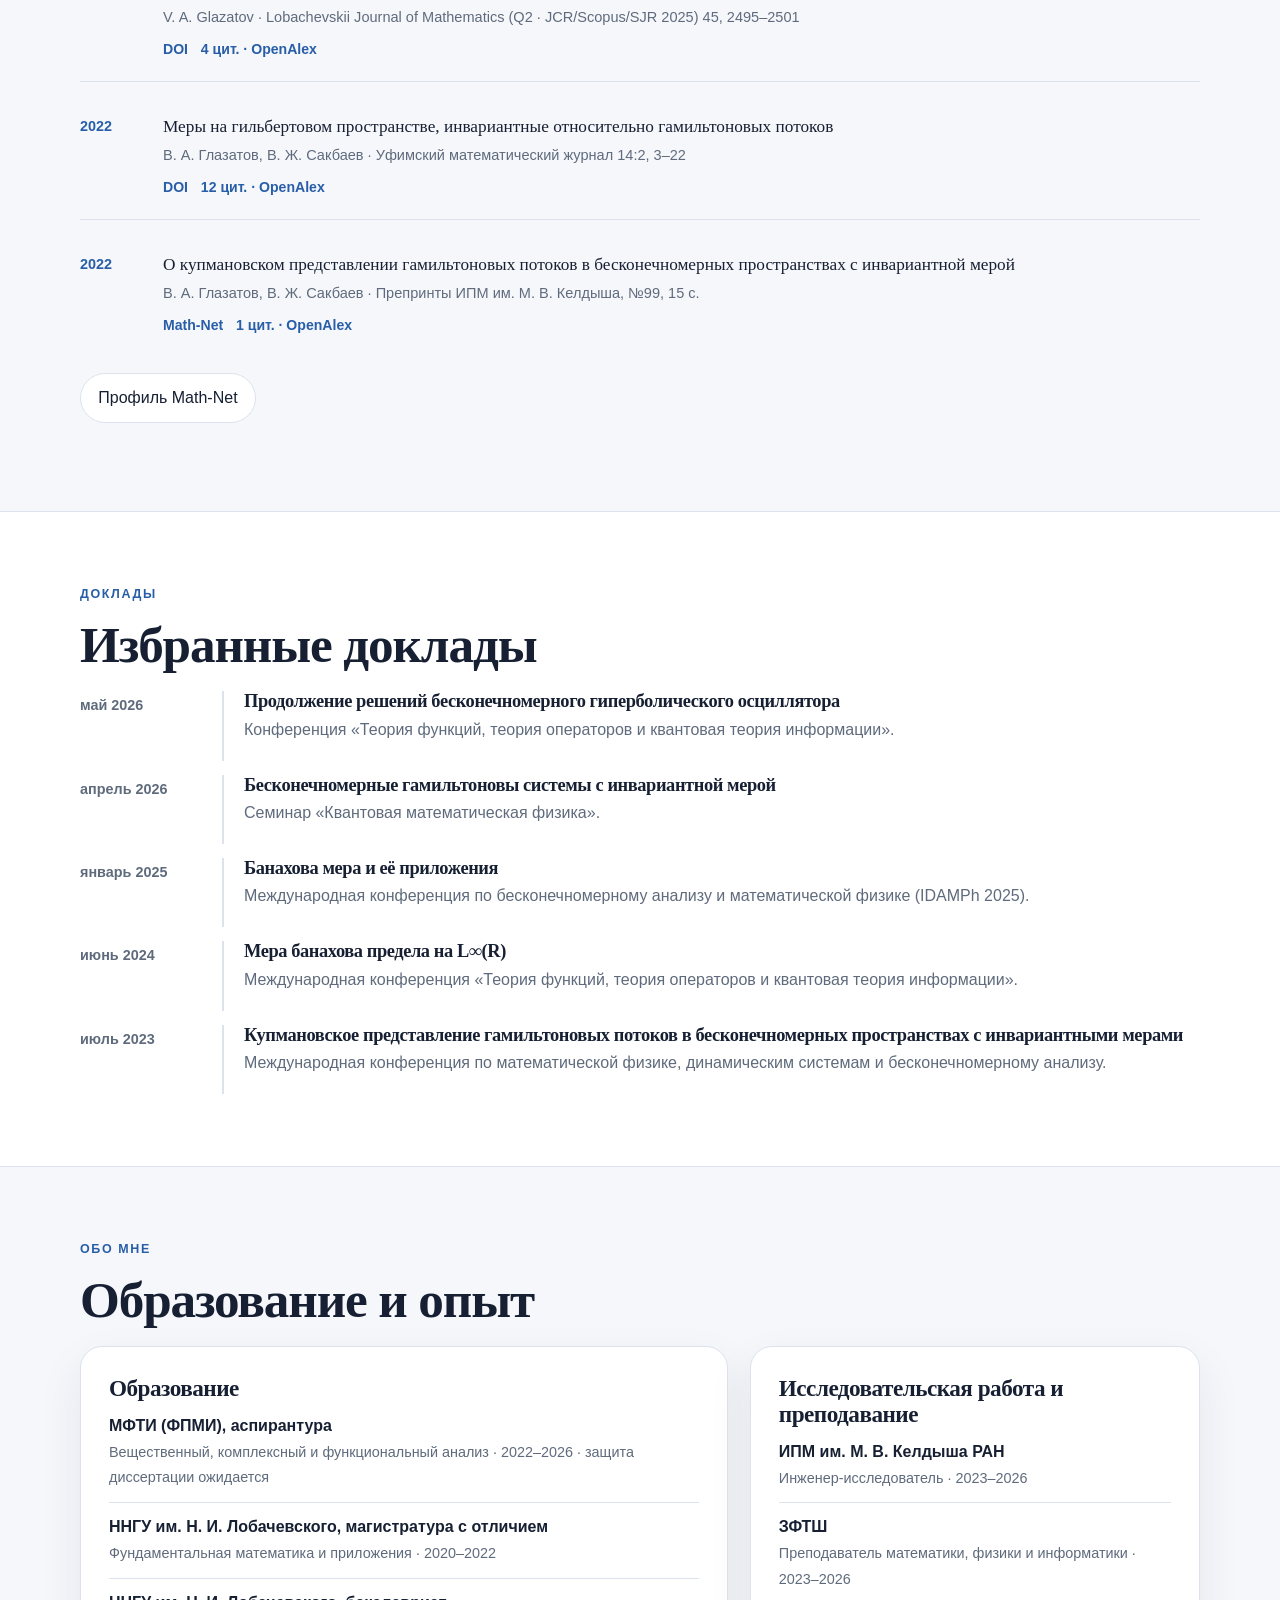
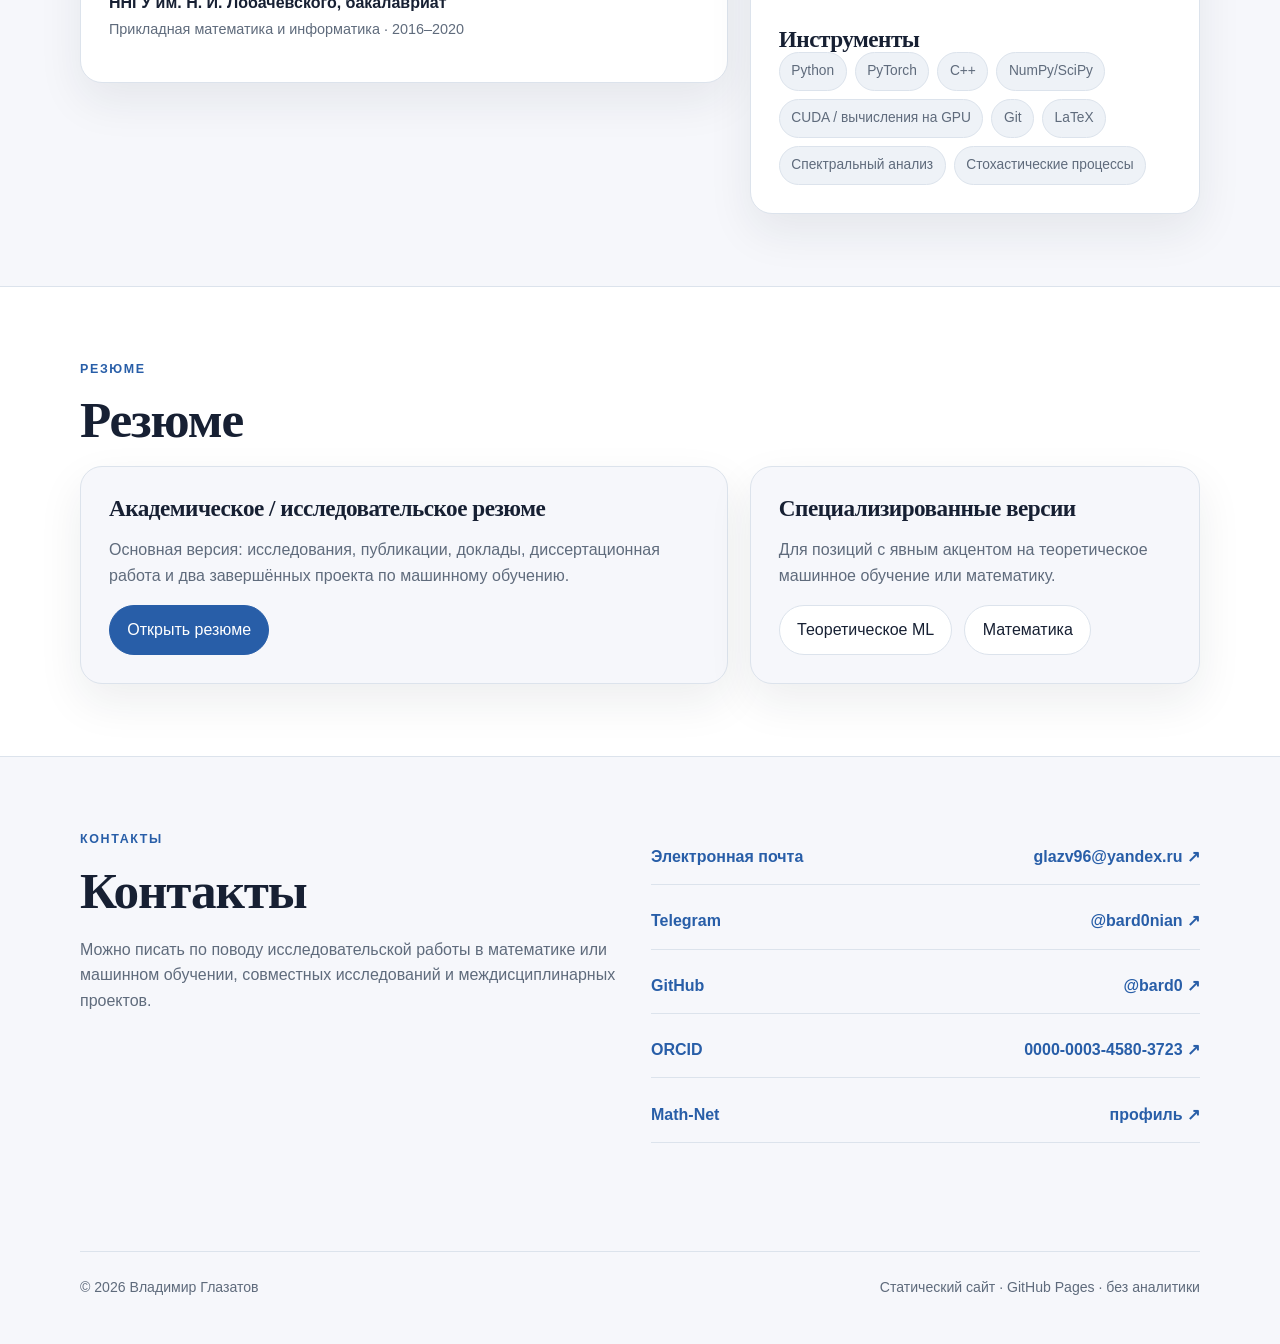
==== commit 28e4f194: "Использовать официальное название диссертации на главной" ====
--- a/ru/index.html
+++ b/ru/index.html
@@ -28,7 +28,7 @@
 <section class="section alt" id="research"><div class="container"><div class="section-kicker">Исследования</div><h2>Исследовательские проекты</h2><p class="section-intro">Сейчас моя работа охватывает стохастическую оптимизацию, спектральные методы для динамических систем по данным и бесконечномерную динамику, развиваемую в диссертационном исследовании. Отрицательные результаты и ограничения я сохраняю как часть итоговой научной картины.</p><div class="research-grid">
 <article class="card"><div class="eyebrow">Завершённый проект · v1.0</div><h3>Динамика стохастического градиентного спуска при конечном шаге</h3><p><strong>Вопрос:</strong> какой стохастической информации достаточно для предсказания устойчивости или другой величины при конечном шаге SGD?</p><p>Точная модель с конечной суммой показывает, что совпадение низкопорядковых локальных характеристик не фиксирует порог устойчивости второго момента, если геометрия шума зависит от состояния. Контролируемые сравнения подтверждают дополнительную предсказательную ценность этой геометрии; заранее зафиксированный тест более сложного нейросетевого дескриптора дал отрицательный результат.</p><div class="metrics-label">Отложенные / согласованные сравнения</div><div class="metrics"><div class="metric"><strong>0.85</strong><span>R² для различий порога устойчивости</span></div><div class="metric"><strong>0.98</strong><span>R² для различий показателя остроты</span></div></div><div class="tags"><span class="tag">Стохастическая оптимизация</span><span class="tag">Динамика конечного шага</span><span class="tag">Геометрия шума</span><span class="tag">Контрольные эксперименты</span></div><p><a href="projects/sgd/"><strong>Страница проекта →</strong></a> · <a href="https://github.com/bard0/Finite-Step-Stochastic-Dynamics-of-SGD">Репозиторий</a></p></article>
 <article class="card"><div class="eyebrow">Завершённый исследовательский проект</div><h3>Спектральная надёжность нестационарных временных рядов</h3><p><strong>Вопрос:</strong> когда медленному спектральному объекту, оценённому по конечным данным, можно доверять и когда он перестаёт быть корректно определённым?</p><p>Расхождение инвариантных подпространств между масштабами предсказывало ошибку оценки в контролируемых системах с регулярным спектральным зазором, тогда как ненормальные тесты выявили отдельный механизм потери допустимости. Вероятностный закон на спектральной границе точно совпал со свежими симуляциями; причинные диагностики лучше предсказывали надёжность, чем источник изменения — конечновыборочный шум или плавный дрейф.</p><div class="metrics-label">Некоторые результаты</div><div class="metrics"><div class="metric"><strong>0.83</strong><span>AUROC в основном тесте надёжности спектрального кластера</span></div><div class="metric"><strong>0.00225</strong><span>MAE вероятностного закона на 252 условиях</span></div></div><div class="tags"><span class="tag">Операторы Купмана / EDMD</span><span class="tag">Инвариантные подпространства</span><span class="tag">Ненормальные операторы</span><span class="tag">Неопределённость</span></div><p><a href="projects/spectral-reliability/"><strong>Страница проекта →</strong></a> · <a href="https://github.com/bard0/spectral-dynamics-of-time-series">Репозиторий</a></p></article>
-<article class="card" style="grid-column:1 / -1"><div class="eyebrow">Диссертационное исследование · защита ожидается</div><h3>Бесконечномерная динамика и математическая физика</h3><p>Диссертационная линия объединяет исследования инвариантных мер для гамильтоновых потоков в гильбертовых пространствах, операторных представлений бесконечномерной динамики и продолжения траекторий через формирование особенностей. Эта работа составляет ядро моего математического исследовательского профиля и представлена в журнальных статьях и докладах.</p><div class="tags"><span class="tag">Функциональный анализ</span><span class="tag">Теория меры</span><span class="tag">Гамильтоновы системы</span><span class="tag">Купмановские представления</span><span class="tag">Сингулярная динамика</span></div><p><a href="research/phd/"><strong>Страница диссертационного исследования →</strong></a></p></article>
+<article class="card" style="grid-column:1 / -1"><div class="eyebrow">Диссертация · защита ожидается</div><h3>Бесконечномерные гамильтоновы системы и их инвариантные меры</h3><p>Диссертация посвящена инвариантным мерам для гамильтоновых потоков в гильбертовых пространствах, купмановским представлениям бесконечномерной динамики и продолжению траекторий через формирование особенностей. Специальность 1.1.1: вещественный, комплексный и функциональный анализ.</p><div class="tags"><span class="tag">Функциональный анализ</span><span class="tag">Теория меры</span><span class="tag">Гамильтоновы системы</span><span class="tag">Купмановские представления</span><span class="tag">Сингулярная динамика</span></div><p><a href="research/phd/"><strong>Страница диссертационного исследования →</strong></a></p></article>
 </div></div></section>
 
 <section class="section" id="publications"><div class="container"><div class="section-kicker">Публикации</div><h2>Публикации</h2><p class="section-intro">Пять журнальных статей и один препринт института по функциональному анализу, динамическим системам и математической физике индексируются в Math-Net.</p><div class="publications">
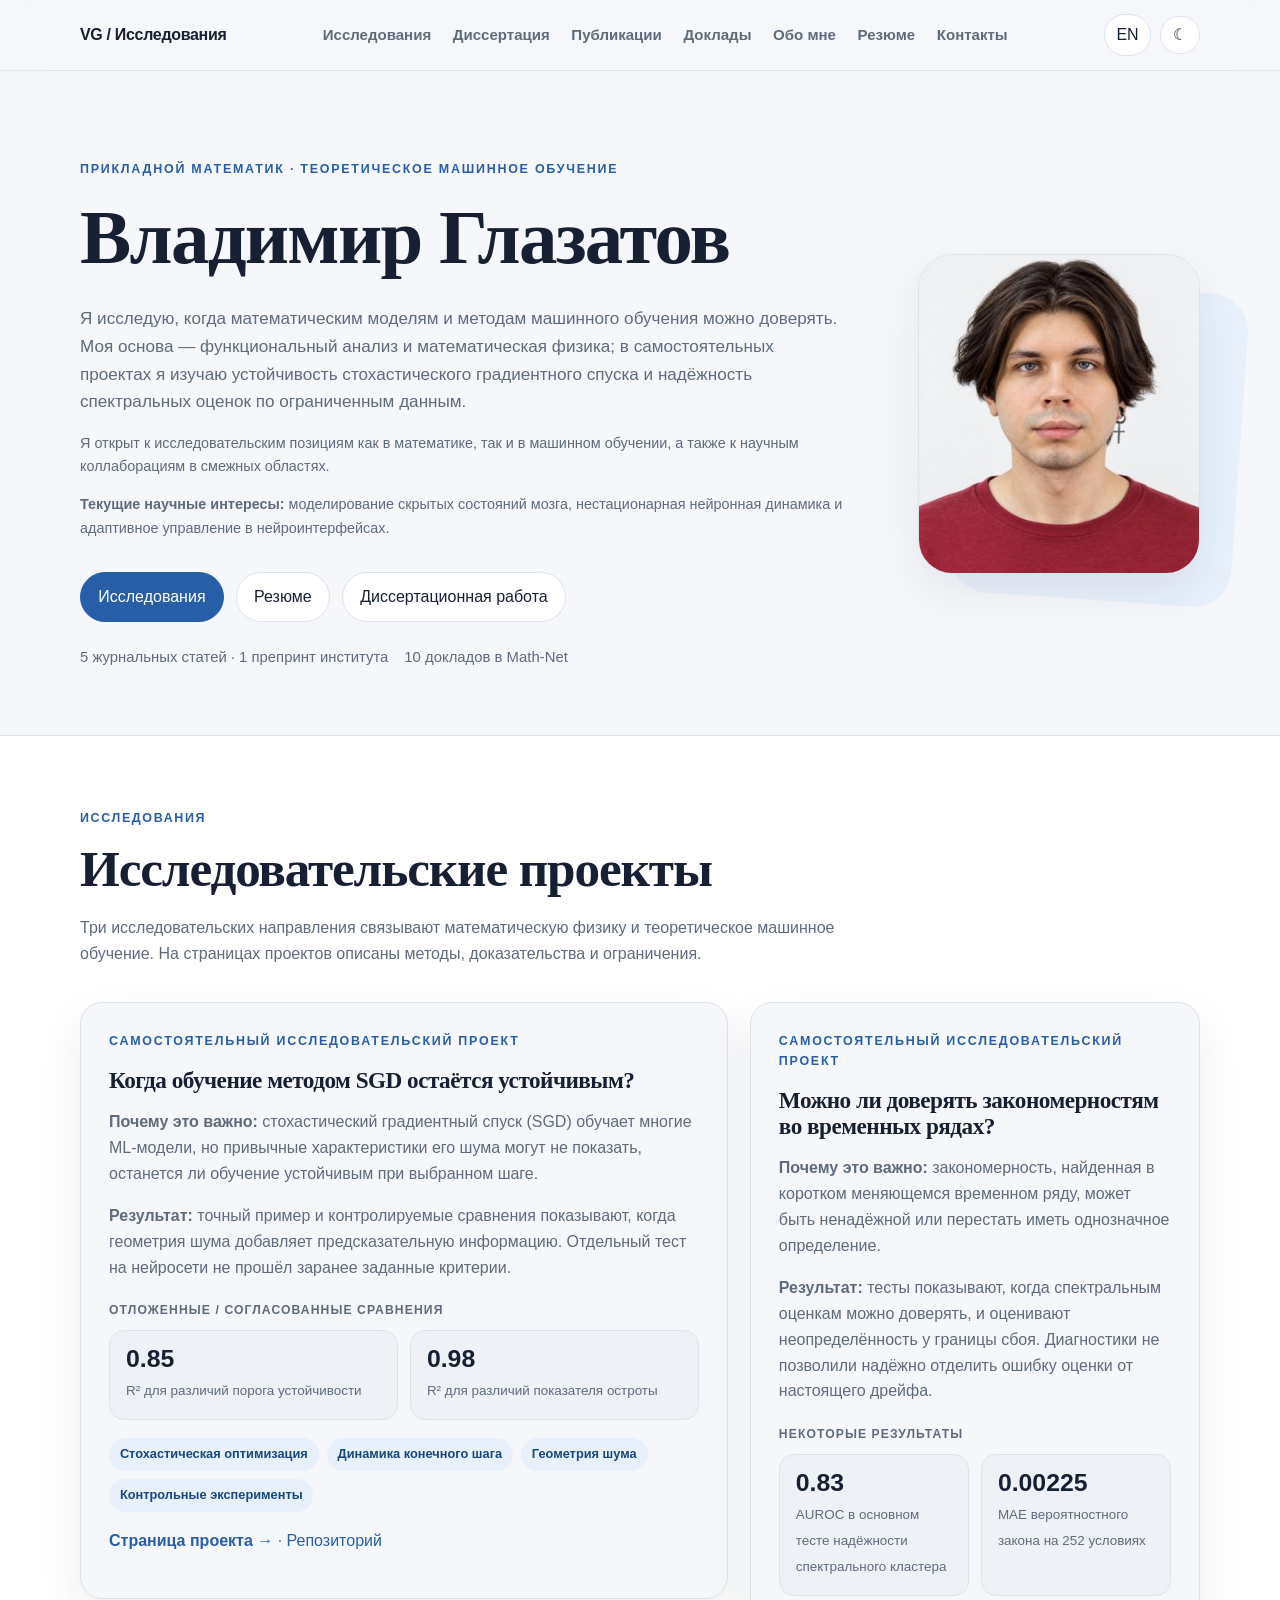
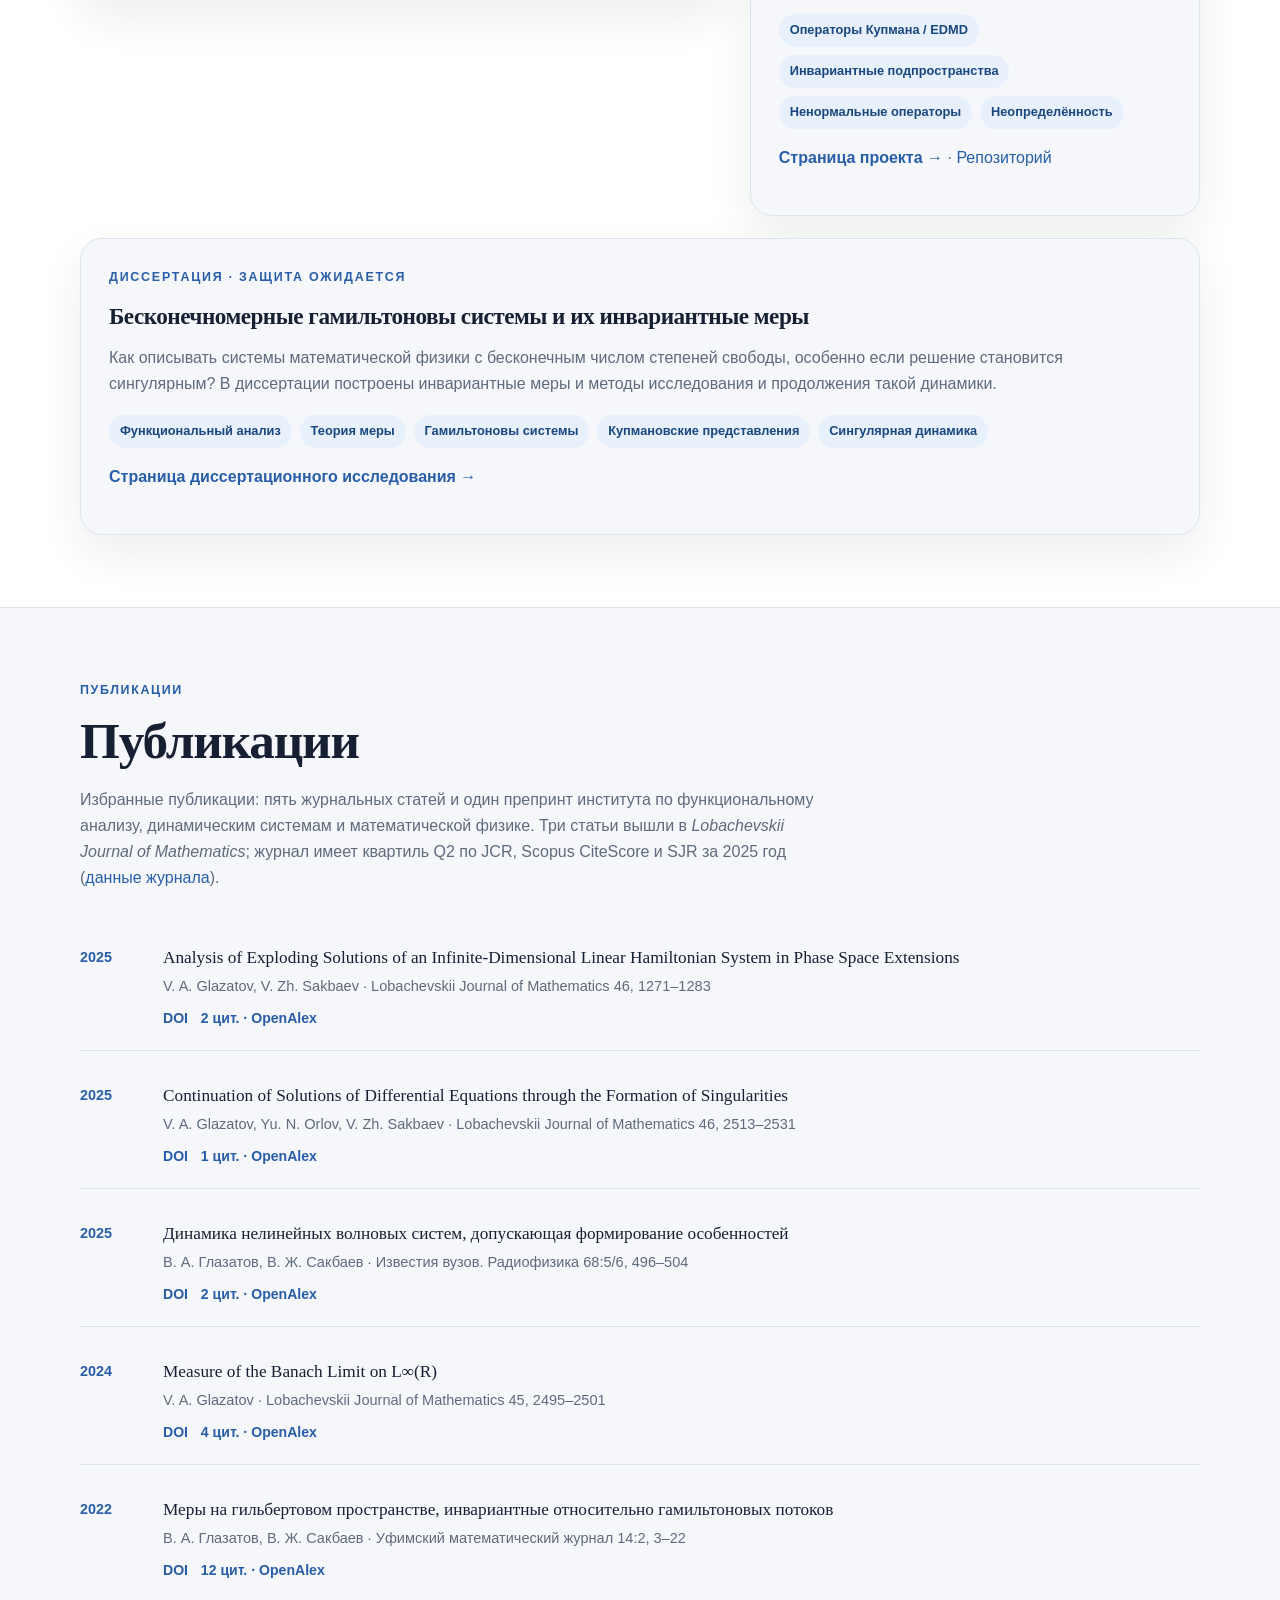
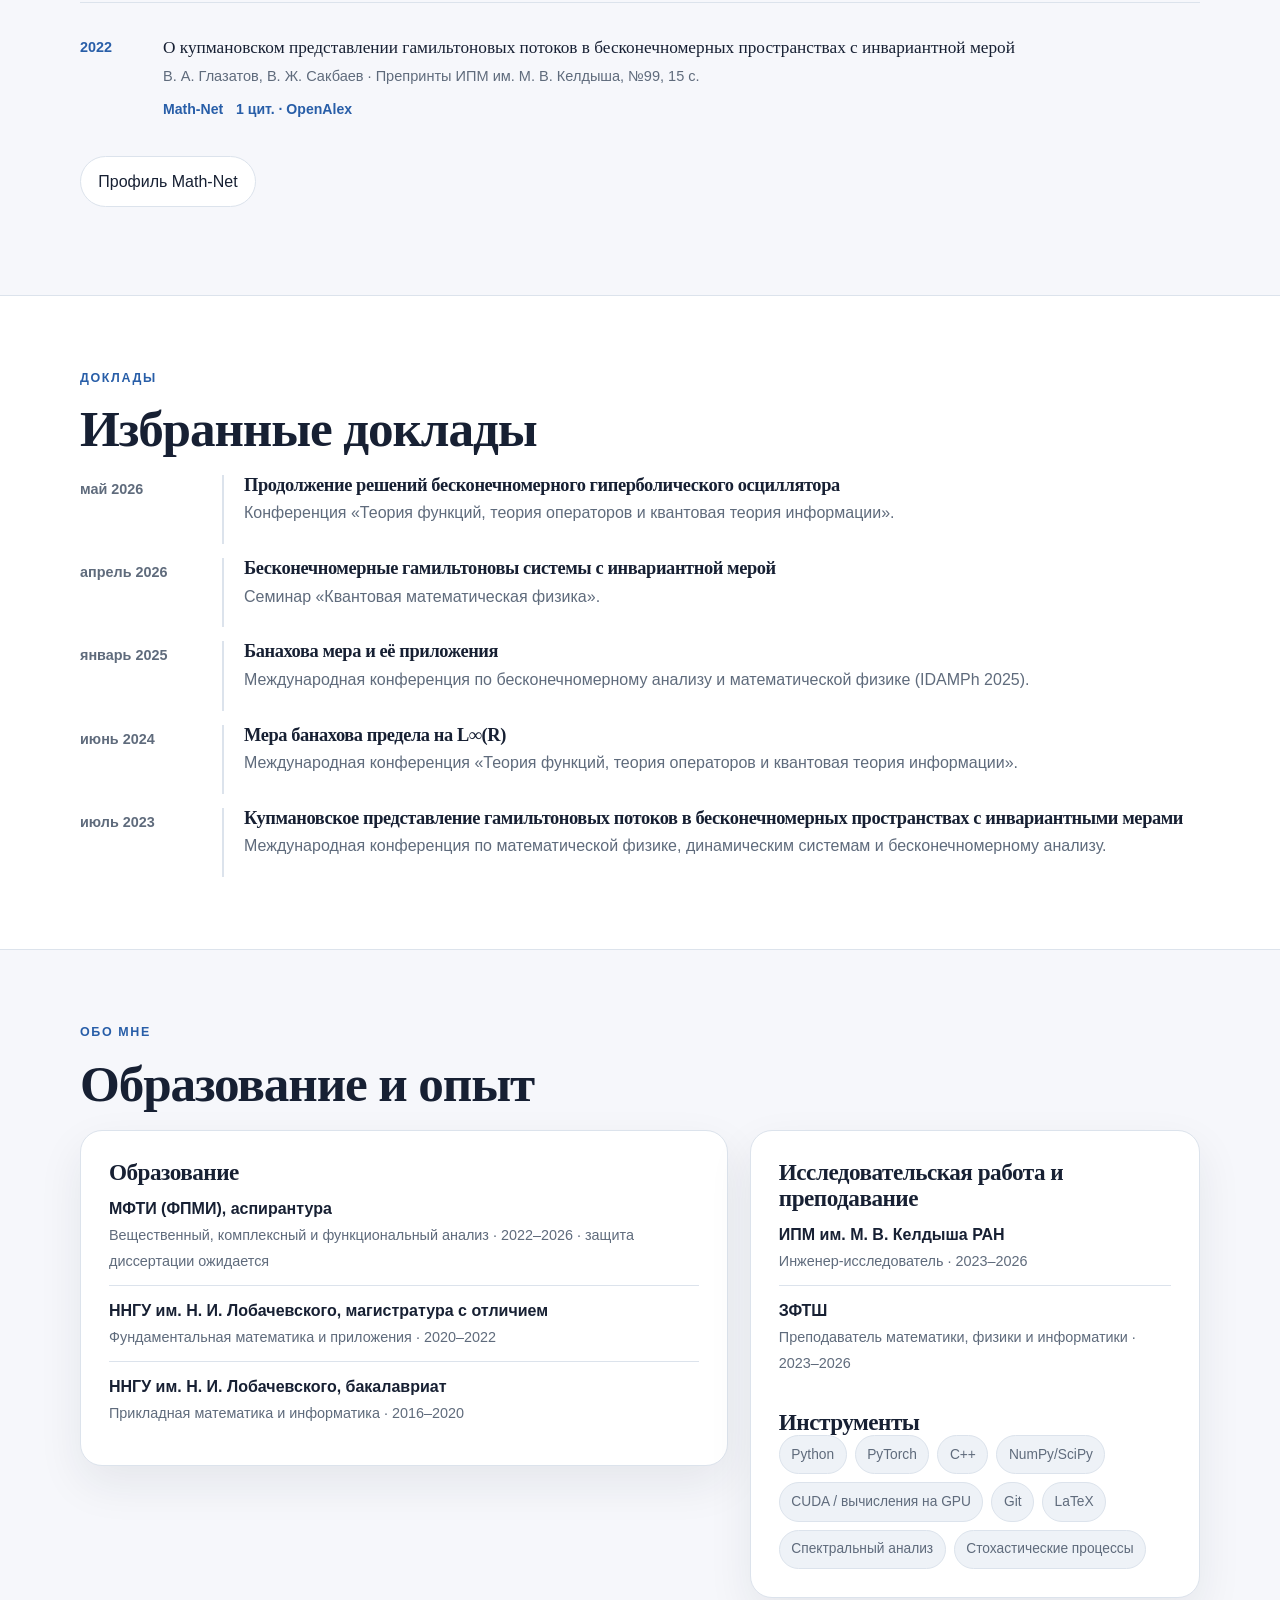
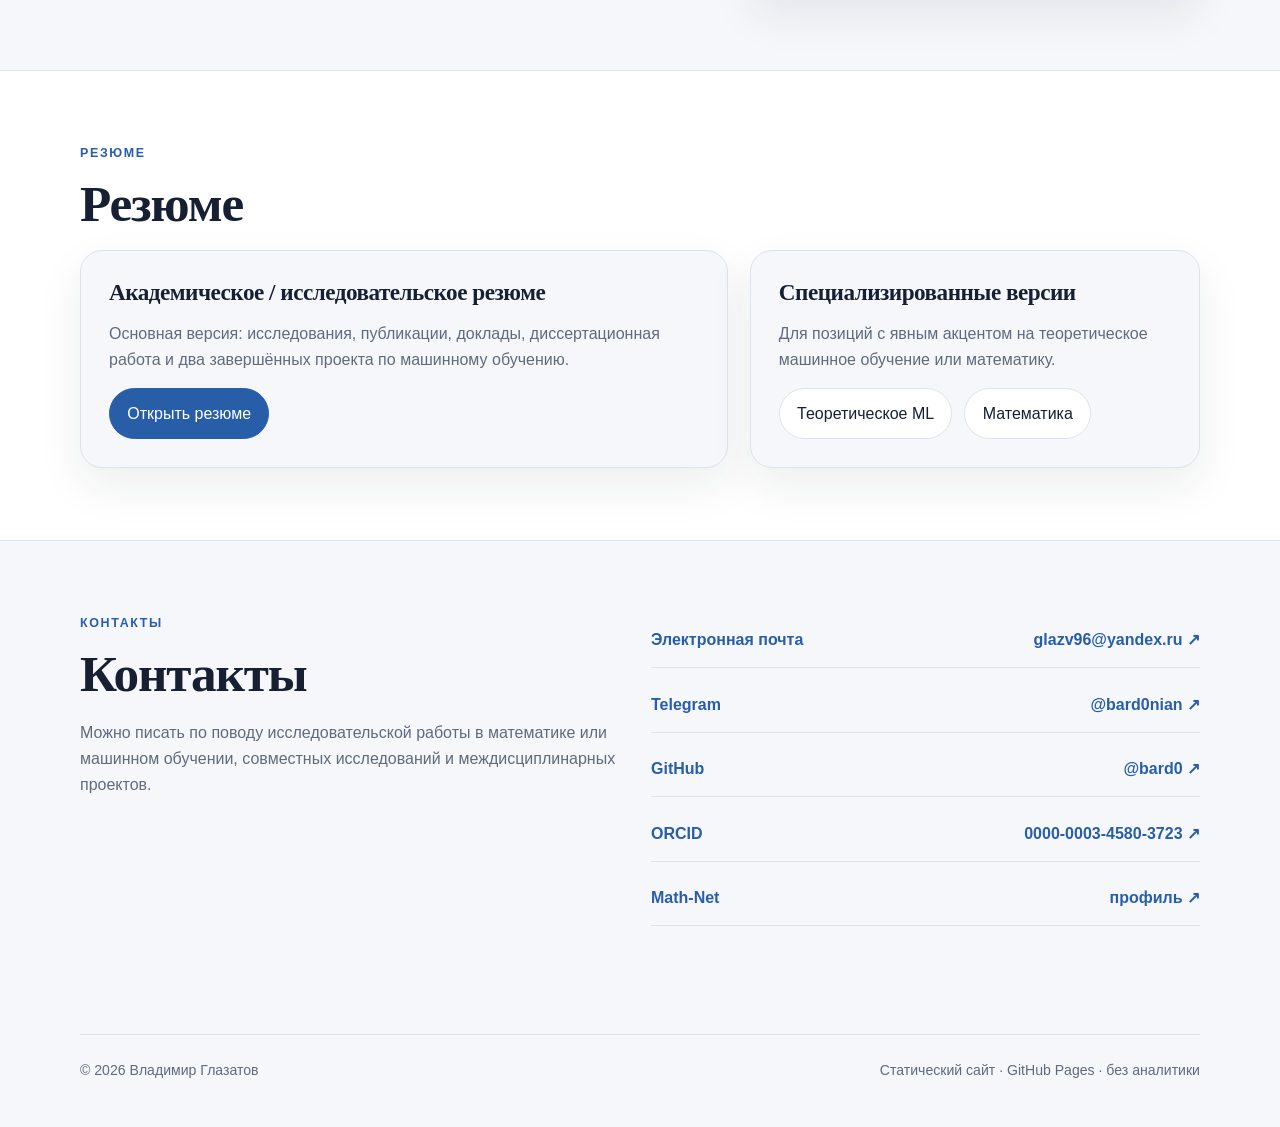
==== commit dd9dff2c: "Clarify research homepage and dissertation significance" ====
--- a/ru/index.html
+++ b/ru/index.html
@@ -23,19 +23,19 @@
 <a class="skip-link" href="#main">К содержанию</a>
 <header class="site-header"><div class="container nav"><a class="brand" href="#top">VG <span>/ Исследования</span></a><nav class="nav-links" aria-label="Основная навигация"><a href="#research">Исследования</a><a href="research/phd/">Диссертация</a><a href="#publications">Публикации</a><a href="#talks">Доклады</a><a href="#background">Обо мне</a><a href="#cv">Резюме</a><a href="#contact">Контакты</a></nav><div class="nav-actions"><a class="lang-btn" href="../" aria-label="Английская версия">EN</a><button class="icon-btn" type="button" data-theme-toggle aria-label="Переключить тему">☾</button><button class="icon-btn menu-btn" type="button" data-menu-toggle aria-label="Открыть меню" aria-expanded="false">≡</button></div></div></header>
 <main id="main">
-<section class="hero" id="top"><div class="container hero-grid"><div><div class="eyebrow">Прикладная математика · исследования в машинном обучении</div><h1>Владимир Глазатов</h1><p class="hero-copy">Я занимаюсь прикладной математикой и исследованиями в машинном обучении, прежде всего динамическими системами, стохастическими процессами, спектральными методами и математически обоснованными вычислительными исследованиями. Моя базовая подготовка связана с функциональным анализом и математической физикой; недавние самостоятельные проекты посвящены динамике SGD при конечном шаге и надёжности спектральных объектов, оцениваемых по конечным данным.</p><p class="note" style="margin-top:1rem">Я открыт к исследовательским позициям как в математике, так и в машинном обучении, а также к научным коллаборациям в смежных областях.</p><p class="note" style="margin-top:.55rem"><strong>Текущие научные интересы:</strong> моделирование скрытых состояний мозга, нестационарная нейронная динамика и адаптивное управление в нейроинтерфейсах.</p><div class="hero-actions"><a class="button primary" href="#research">Исследования</a><a class="button" href="../cv/academic/">Резюме</a><a class="button" href="research/phd/">Диссертационная работа</a></div><div class="hero-meta"><span>5 журнальных статей · 1 препринт института</span><span>10 докладов в Math-Net</span></div></div><div class="hero-photo-wrap"><img class="hero-photo" src="https://avatars.githubusercontent.com/u/36891933?v=4" alt="Владимир Глазатов" width="320" height="320"></div></div></section>
+<section class="hero" id="top"><div class="container hero-grid"><div><div class="eyebrow">Прикладной математик · теоретическое машинное обучение</div><h1>Владимир Глазатов</h1><p class="hero-copy">Я исследую, когда математическим моделям и методам машинного обучения можно доверять. Моя основа — функциональный анализ и математическая физика; в самостоятельных проектах я изучаю устойчивость стохастического градиентного спуска и надёжность спектральных оценок по ограниченным данным.</p><p class="note" style="margin-top:1rem">Я открыт к исследовательским позициям как в математике, так и в машинном обучении, а также к научным коллаборациям в смежных областях.</p><p class="note" style="margin-top:.55rem"><strong>Текущие научные интересы:</strong> моделирование скрытых состояний мозга, нестационарная нейронная динамика и адаптивное управление в нейроинтерфейсах.</p><div class="hero-actions"><a class="button primary" href="#research">Исследования</a><a class="button" href="../cv/academic/">Резюме</a><a class="button" href="research/phd/">Диссертационная работа</a></div><div class="hero-meta"><span>5 журнальных статей · 1 препринт института</span><span>10 докладов в Math-Net</span></div></div><div class="hero-photo-wrap"><img class="hero-photo" src="https://avatars.githubusercontent.com/u/36891933?v=4" alt="Владимир Глазатов" width="320" height="320"></div></div></section>
 
-<section class="section alt" id="research"><div class="container"><div class="section-kicker">Исследования</div><h2>Исследовательские проекты</h2><p class="section-intro">Сейчас моя работа охватывает стохастическую оптимизацию, спектральные методы для динамических систем по данным и бесконечномерную динамику, развиваемую в диссертационном исследовании. Отрицательные результаты и ограничения я сохраняю как часть итоговой научной картины.</p><div class="research-grid">
-<article class="card"><div class="eyebrow">Завершённый проект · v1.0</div><h3>Динамика стохастического градиентного спуска при конечном шаге</h3><p><strong>Вопрос:</strong> какой стохастической информации достаточно для предсказания устойчивости или другой величины при конечном шаге SGD?</p><p>Точная модель с конечной суммой показывает, что совпадение низкопорядковых локальных характеристик не фиксирует порог устойчивости второго момента, если геометрия шума зависит от состояния. Контролируемые сравнения подтверждают дополнительную предсказательную ценность этой геометрии; заранее зафиксированный тест более сложного нейросетевого дескриптора дал отрицательный результат.</p><div class="metrics-label">Отложенные / согласованные сравнения</div><div class="metrics"><div class="metric"><strong>0.85</strong><span>R² для различий порога устойчивости</span></div><div class="metric"><strong>0.98</strong><span>R² для различий показателя остроты</span></div></div><div class="tags"><span class="tag">Стохастическая оптимизация</span><span class="tag">Динамика конечного шага</span><span class="tag">Геометрия шума</span><span class="tag">Контрольные эксперименты</span></div><p><a href="projects/sgd/"><strong>Страница проекта →</strong></a> · <a href="https://github.com/bard0/Finite-Step-Stochastic-Dynamics-of-SGD">Репозиторий</a></p></article>
-<article class="card"><div class="eyebrow">Завершённый исследовательский проект</div><h3>Спектральная надёжность нестационарных временных рядов</h3><p><strong>Вопрос:</strong> когда медленному спектральному объекту, оценённому по конечным данным, можно доверять и когда он перестаёт быть корректно определённым?</p><p>Расхождение инвариантных подпространств между масштабами предсказывало ошибку оценки в контролируемых системах с регулярным спектральным зазором, тогда как ненормальные тесты выявили отдельный механизм потери допустимости. Вероятностный закон на спектральной границе точно совпал со свежими симуляциями; причинные диагностики лучше предсказывали надёжность, чем источник изменения — конечновыборочный шум или плавный дрейф.</p><div class="metrics-label">Некоторые результаты</div><div class="metrics"><div class="metric"><strong>0.83</strong><span>AUROC в основном тесте надёжности спектрального кластера</span></div><div class="metric"><strong>0.00225</strong><span>MAE вероятностного закона на 252 условиях</span></div></div><div class="tags"><span class="tag">Операторы Купмана / EDMD</span><span class="tag">Инвариантные подпространства</span><span class="tag">Ненормальные операторы</span><span class="tag">Неопределённость</span></div><p><a href="projects/spectral-reliability/"><strong>Страница проекта →</strong></a> · <a href="https://github.com/bard0/spectral-dynamics-of-time-series">Репозиторий</a></p></article>
-<article class="card" style="grid-column:1 / -1"><div class="eyebrow">Диссертация · защита ожидается</div><h3>Бесконечномерные гамильтоновы системы и их инвариантные меры</h3><p>Диссертация посвящена инвариантным мерам для гамильтоновых потоков в гильбертовых пространствах, купмановским представлениям бесконечномерной динамики и продолжению траекторий через формирование особенностей. Специальность 1.1.1: вещественный, комплексный и функциональный анализ.</p><div class="tags"><span class="tag">Функциональный анализ</span><span class="tag">Теория меры</span><span class="tag">Гамильтоновы системы</span><span class="tag">Купмановские представления</span><span class="tag">Сингулярная динамика</span></div><p><a href="research/phd/"><strong>Страница диссертационного исследования →</strong></a></p></article>
+<section class="section alt" id="research"><div class="container"><div class="section-kicker">Исследования</div><h2>Исследовательские проекты</h2><p class="section-intro">Три исследовательских направления связывают математическую физику и теоретическое машинное обучение. На страницах проектов описаны методы, доказательства и ограничения.</p><div class="research-grid">
+<article class="card"><div class="eyebrow">Самостоятельный исследовательский проект</div><h3>Когда обучение методом SGD остаётся устойчивым?</h3><p><strong>Почему это важно:</strong> стохастический градиентный спуск (SGD) обучает многие ML-модели, но привычные характеристики его шума могут не показать, останется ли обучение устойчивым при выбранном шаге.</p><p><strong>Результат:</strong> точный пример и контролируемые сравнения показывают, когда геометрия шума добавляет предсказательную информацию. Отдельный тест на нейросети не прошёл заранее заданные критерии.</p><div class="metrics-label">Отложенные / согласованные сравнения</div><div class="metrics"><div class="metric"><strong>0.85</strong><span>R² для различий порога устойчивости</span></div><div class="metric"><strong>0.98</strong><span>R² для различий показателя остроты</span></div></div><div class="tags"><span class="tag">Стохастическая оптимизация</span><span class="tag">Динамика конечного шага</span><span class="tag">Геометрия шума</span><span class="tag">Контрольные эксперименты</span></div><p><a href="projects/sgd/"><strong>Страница проекта →</strong></a> · <a href="https://github.com/bard0/Finite-Step-Stochastic-Dynamics-of-SGD">Репозиторий</a></p></article>
+<article class="card"><div class="eyebrow">Самостоятельный исследовательский проект</div><h3>Можно ли доверять закономерностям во временных рядах?</h3><p><strong>Почему это важно:</strong> закономерность, найденная в коротком меняющемся временном ряду, может быть ненадёжной или перестать иметь однозначное определение.</p><p><strong>Результат:</strong> тесты показывают, когда спектральным оценкам можно доверять, и оценивают неопределённость у границы сбоя. Диагностики не позволили надёжно отделить ошибку оценки от настоящего дрейфа.</p><div class="metrics-label">Некоторые результаты</div><div class="metrics"><div class="metric"><strong>0.83</strong><span>AUROC в основном тесте надёжности спектрального кластера</span></div><div class="metric"><strong>0.00225</strong><span>MAE вероятностного закона на 252 условиях</span></div></div><div class="tags"><span class="tag">Операторы Купмана / EDMD</span><span class="tag">Инвариантные подпространства</span><span class="tag">Ненормальные операторы</span><span class="tag">Неопределённость</span></div><p><a href="projects/spectral-reliability/"><strong>Страница проекта →</strong></a> · <a href="https://github.com/bard0/spectral-dynamics-of-time-series">Репозиторий</a></p></article>
+<article class="card" style="grid-column:1 / -1"><div class="eyebrow">Диссертация · защита ожидается</div><h3>Бесконечномерные гамильтоновы системы и их инвариантные меры</h3><p>Как описывать системы математической физики с бесконечным числом степеней свободы, особенно если решение становится сингулярным? В диссертации построены инвариантные меры и методы исследования и продолжения такой динамики.</p><div class="tags"><span class="tag">Функциональный анализ</span><span class="tag">Теория меры</span><span class="tag">Гамильтоновы системы</span><span class="tag">Купмановские представления</span><span class="tag">Сингулярная динамика</span></div><p><a href="research/phd/"><strong>Страница диссертационного исследования →</strong></a></p></article>
 </div></div></section>
 
-<section class="section" id="publications"><div class="container"><div class="section-kicker">Публикации</div><h2>Публикации</h2><p class="section-intro">Пять журнальных статей и один препринт института по функциональному анализу, динамическим системам и математической физике индексируются в Math-Net.</p><div class="publications">
-<article class="pub"><div class="pub-year">2025</div><div><div class="pub-title">Analysis of Exploding Solutions of an Infinite-Dimensional Linear Hamiltonian System in Phase Space Extensions</div><div class="pub-meta">V. A. Glazatov, V. Zh. Sakbaev · Lobachevskii Journal of Mathematics (Q2 · JCR/Scopus/SJR 2025) 46, 1271–1283</div><div class="pub-links"><a href="https://doi.org/10.1134/S1995080225605624">DOI</a></div></div></article>
-<article class="pub"><div class="pub-year">2025</div><div><div class="pub-title">Continuation of Solutions of Differential Equations through the Formation of Singularities</div><div class="pub-meta">V. A. Glazatov, Yu. N. Orlov, V. Zh. Sakbaev · Lobachevskii Journal of Mathematics (Q2 · JCR/Scopus/SJR 2025) 46, 2513–2531</div><div class="pub-links"><a href="https://doi.org/10.1134/S1995080225608070">DOI</a></div></div></article>
+<section class="section" id="publications"><div class="container"><div class="section-kicker">Публикации</div><h2>Публикации</h2><p class="section-intro">Избранные публикации: пять журнальных статей и один препринт института по функциональному анализу, динамическим системам и математической физике. Три статьи вышли в <em>Lobachevskii Journal of Mathematics</em>; журнал имеет квартиль Q2 по JCR, Scopus CiteScore и SJR за 2025 год (<a href="https://www.mathnet.ru/php/journal.phtml?jrnid=ljm&option_lang=rus">данные журнала</a>).</p><div class="publications">
+<article class="pub"><div class="pub-year">2025</div><div><div class="pub-title">Analysis of Exploding Solutions of an Infinite-Dimensional Linear Hamiltonian System in Phase Space Extensions</div><div class="pub-meta">V. A. Glazatov, V. Zh. Sakbaev · Lobachevskii Journal of Mathematics 46, 1271–1283</div><div class="pub-links"><a href="https://doi.org/10.1134/S1995080225605624">DOI</a></div></div></article>
+<article class="pub"><div class="pub-year">2025</div><div><div class="pub-title">Continuation of Solutions of Differential Equations through the Formation of Singularities</div><div class="pub-meta">V. A. Glazatov, Yu. N. Orlov, V. Zh. Sakbaev · Lobachevskii Journal of Mathematics 46, 2513–2531</div><div class="pub-links"><a href="https://doi.org/10.1134/S1995080225608070">DOI</a></div></div></article>
 <article class="pub"><div class="pub-year">2025</div><div><div class="pub-title">Динамика нелинейных волновых систем, допускающая формирование особенностей</div><div class="pub-meta">В. А. Глазатов, В. Ж. Сакбаев · Известия вузов. Радиофизика 68:5/6, 496–504</div><div class="pub-links"><a href="https://doi.org/10.52452/00213462_2025_68_05_496">DOI</a></div></div></article>
-<article class="pub"><div class="pub-year">2024</div><div><div class="pub-title">Measure of the Banach Limit on L∞(R)</div><div class="pub-meta">V. A. Glazatov · Lobachevskii Journal of Mathematics (Q2 · JCR/Scopus/SJR 2025) 45, 2495–2501</div><div class="pub-links"><a href="https://doi.org/10.1134/S1995080224603138">DOI</a></div></div></article>
+<article class="pub"><div class="pub-year">2024</div><div><div class="pub-title">Measure of the Banach Limit on L∞(R)</div><div class="pub-meta">V. A. Glazatov · Lobachevskii Journal of Mathematics 45, 2495–2501</div><div class="pub-links"><a href="https://doi.org/10.1134/S1995080224603138">DOI</a></div></div></article>
 <article class="pub"><div class="pub-year">2022</div><div><div class="pub-title">Меры на гильбертовом пространстве, инвариантные относительно гамильтоновых потоков</div><div class="pub-meta">В. А. Глазатов, В. Ж. Сакбаев · Уфимский математический журнал 14:2, 3–22</div><div class="pub-links"><a href="https://doi.org/10.13108/2022-14-2-3">DOI</a></div></div></article>
 <article class="pub"><div class="pub-year">2022</div><div><div class="pub-title">О купмановском представлении гамильтоновых потоков в бесконечномерных пространствах с инвариантной мерой</div><div class="pub-meta">В. А. Глазатов, В. Ж. Сакбаев · Препринты ИПМ им. М. В. Келдыша, №99, 15 с.</div><div class="pub-links"><a href="https://www.mathnet.ru/php/person.phtml?option_lang=rus&personid=190010">Math-Net</a></div></div></article>
 </div><p><a class="button" href="https://www.mathnet.ru/php/person.phtml?option_lang=rus&personid=190010">Профиль Math-Net</a></p></div></section>
--- a/assets/css/styles.css
+++ b/assets/css/styles.css
@@ -100,6 +100,8 @@
   border-radius: 34px; border: 1px solid var(--border); box-shadow: var(--shadow);
 }
 .hero-meta { display: flex; flex-wrap: wrap; gap: .55rem 1rem; margin-top: 1.4rem; color: var(--muted); font-size: .93rem; }
+.support-links { display: flex; flex-wrap: wrap; gap: .35rem 1.2rem; margin: 1rem 0 0; font-size: .93rem; font-weight: 600; }
+.support-links a { text-decoration: underline; text-underline-offset: .18em; }
 
 .section { padding: 72px 0; }
 .section.alt { background: var(--surface); border-block: 1px solid var(--border); }
@@ -169,6 +171,7 @@
   .container { width: min(var(--max), calc(100% - 28px)); }
   .hero { padding-top: 55px; }
   h1 { font-size: clamp(2.7rem, 16vw, 4.2rem); }
+  .phd-hero h1 { font-size: clamp(2.35rem, 9vw, 3.25rem); overflow-wrap: anywhere; }
   .metrics { grid-template-columns: 1fr; }
   .pub { grid-template-columns: 1fr; gap: 4px; }
   .timeline-item { grid-template-columns: 1fr; gap: 4px; }
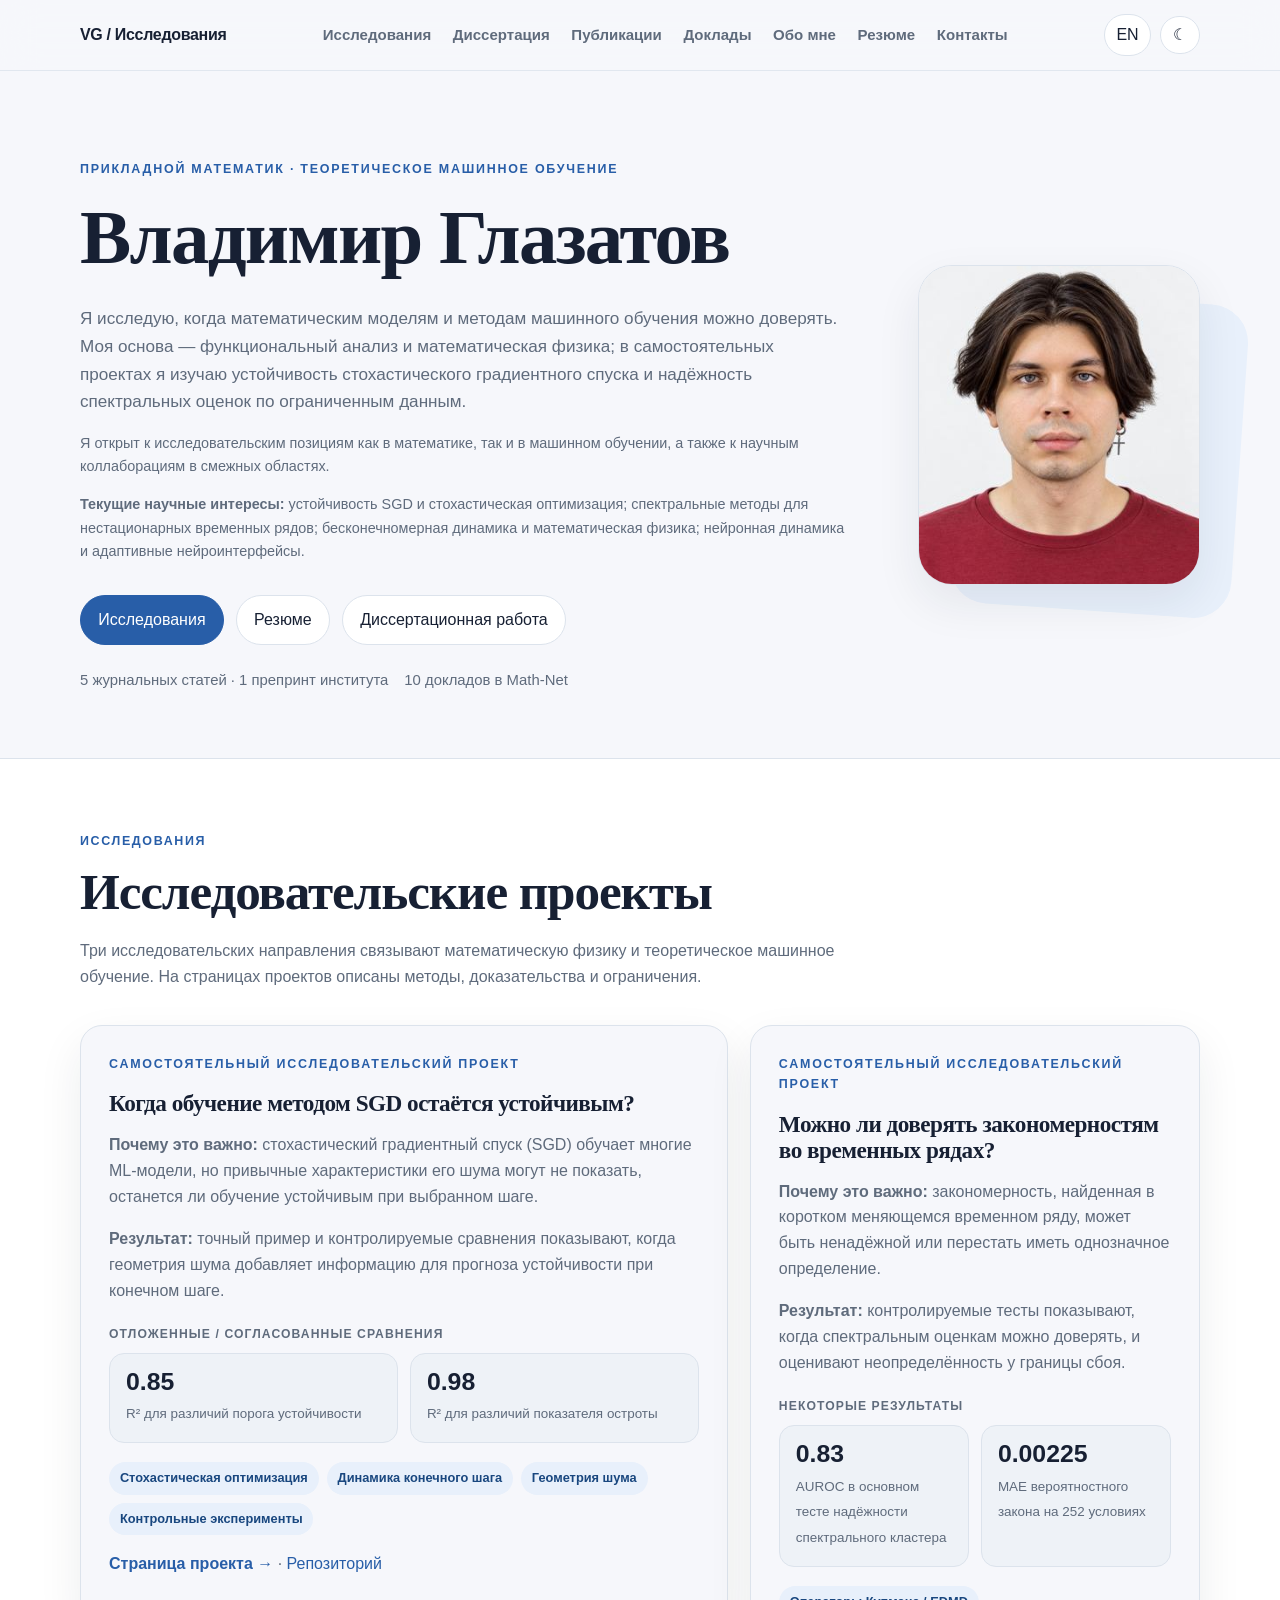
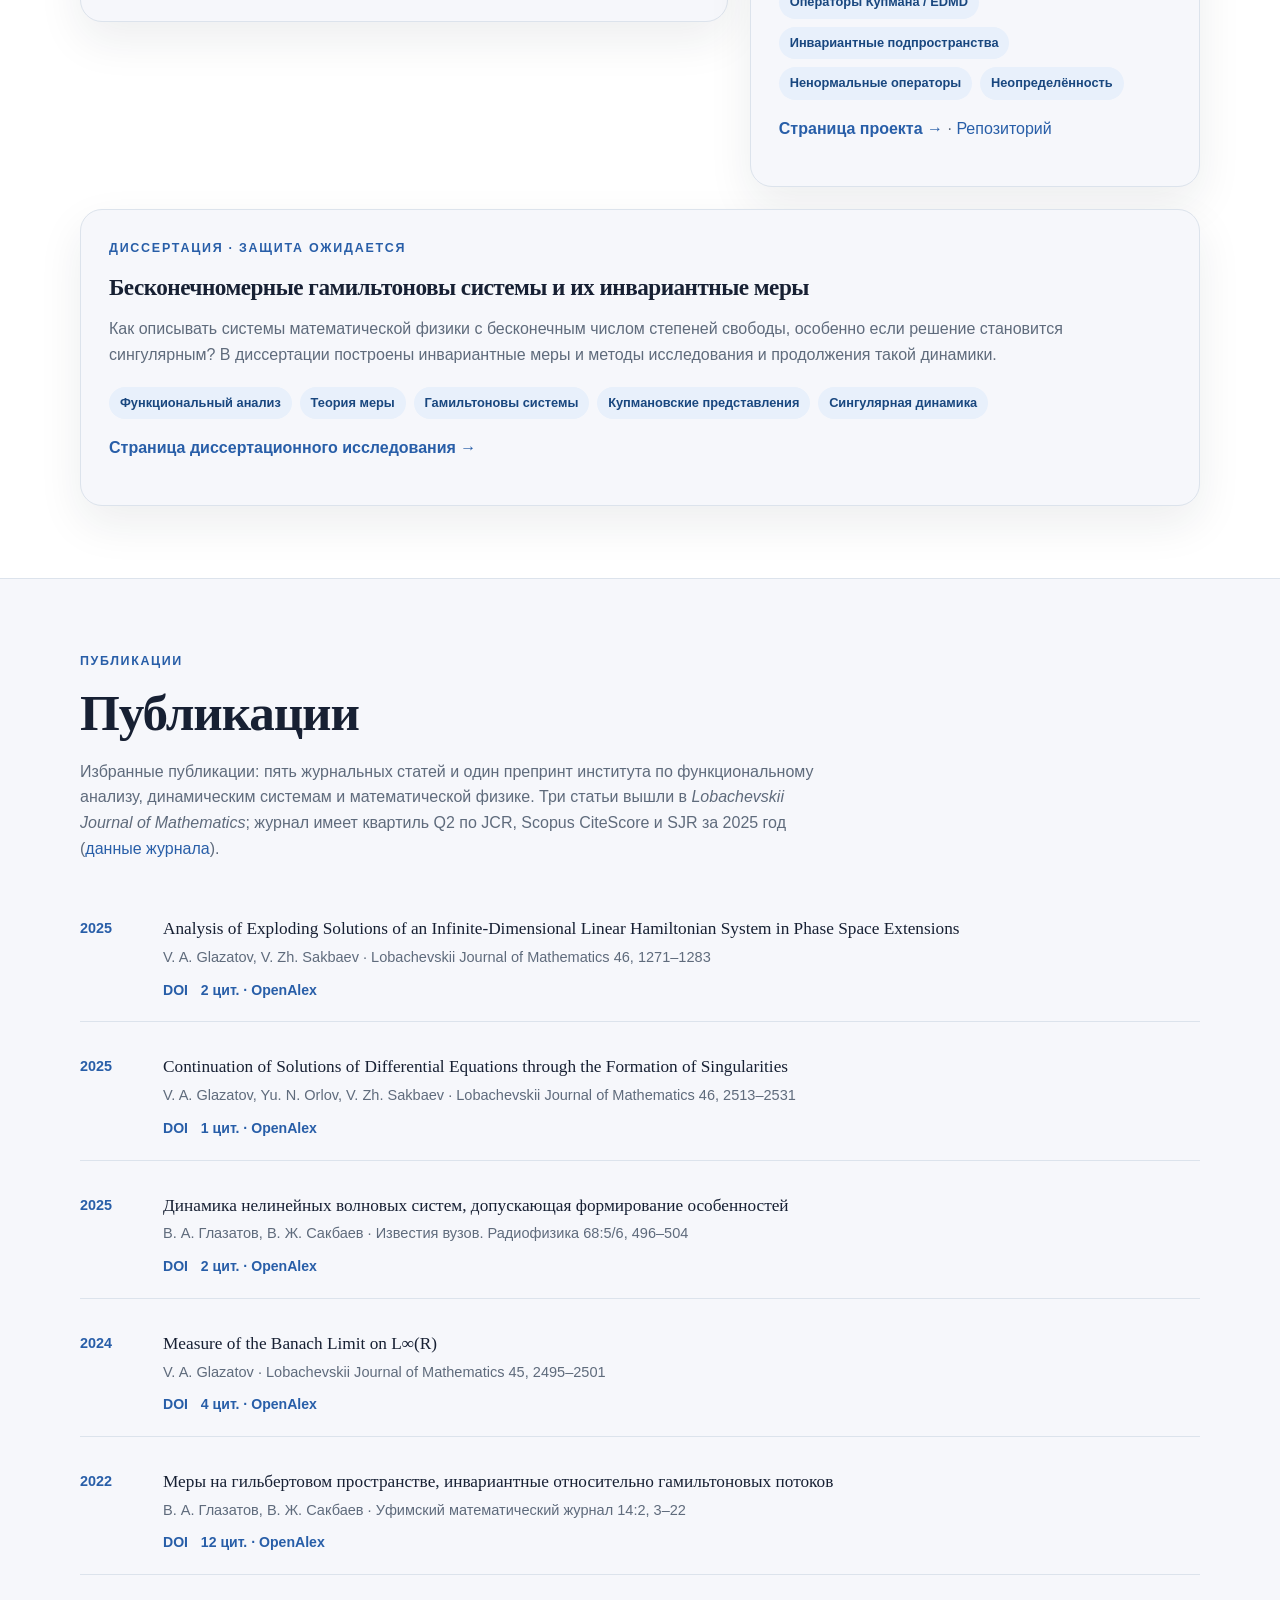
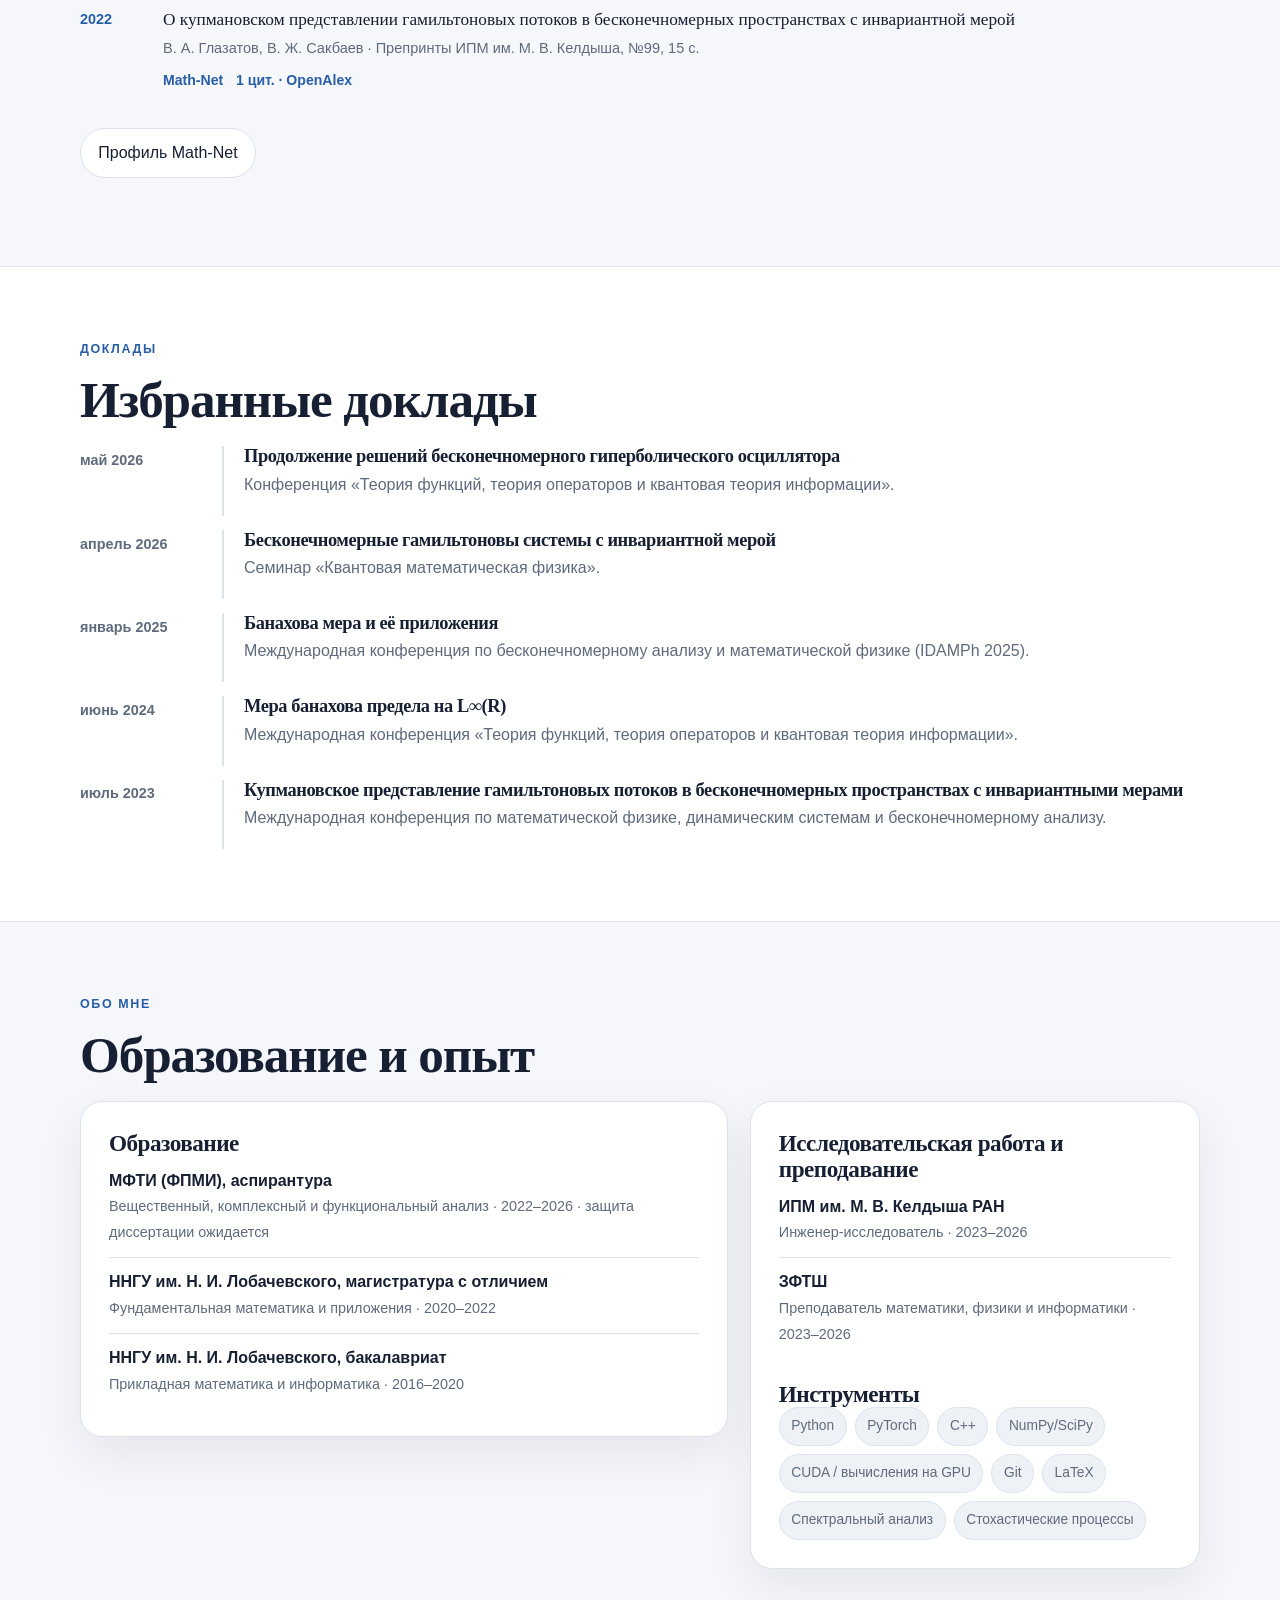
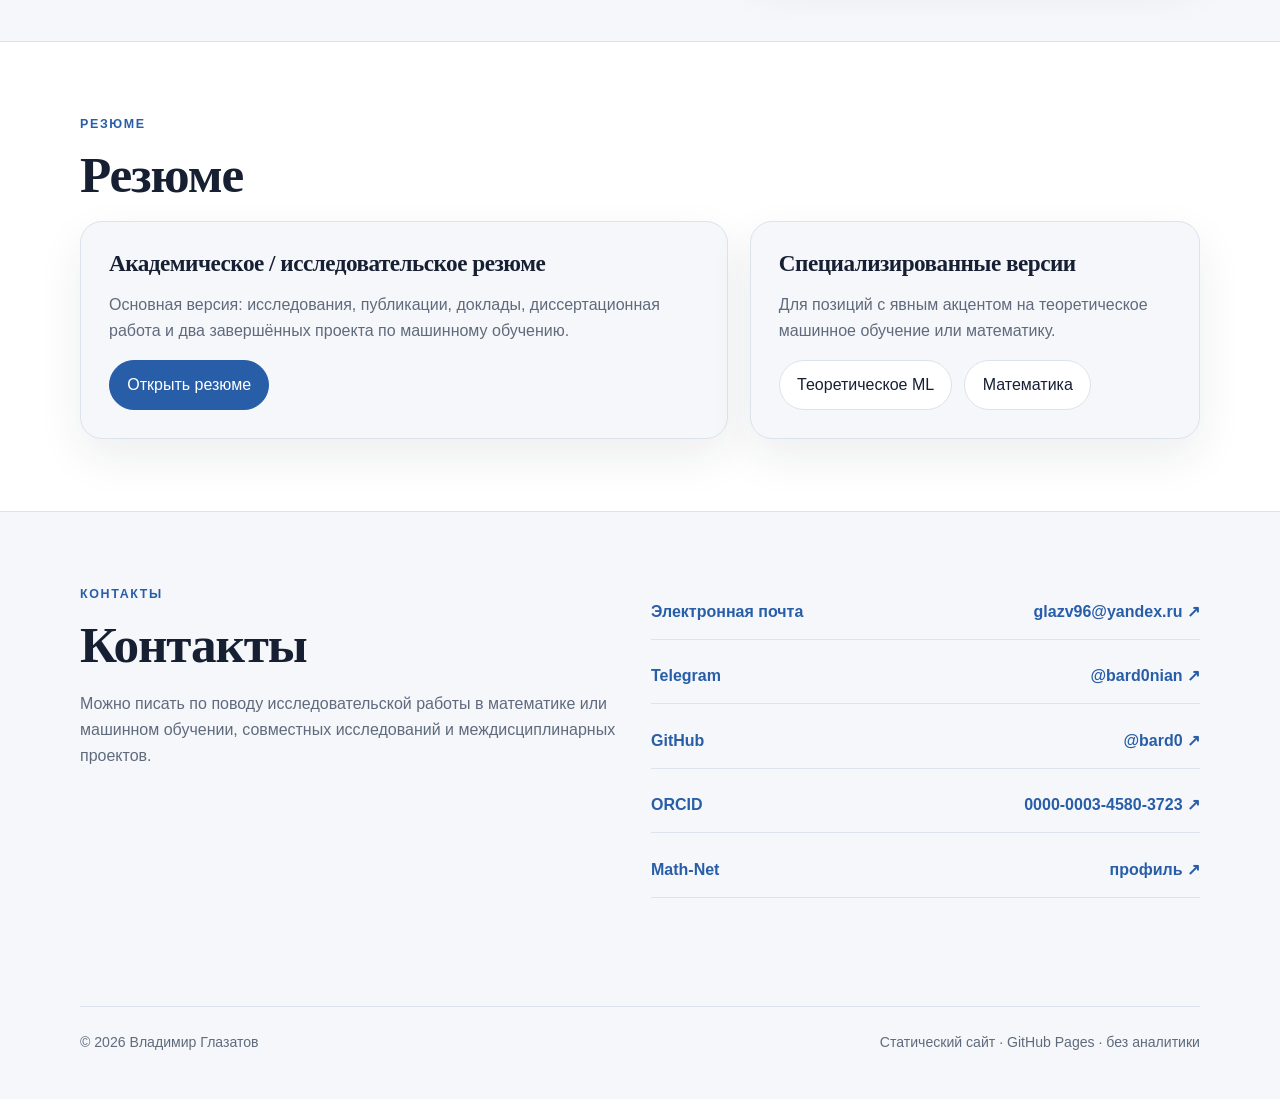
==== commit 892a96eb: "Broaden research interests and simplify homepage project summaries" ====
--- a/ru/index.html
+++ b/ru/index.html
@@ -23,11 +23,11 @@
 <a class="skip-link" href="#main">К содержанию</a>
 <header class="site-header"><div class="container nav"><a class="brand" href="#top">VG <span>/ Исследования</span></a><nav class="nav-links" aria-label="Основная навигация"><a href="#research">Исследования</a><a href="research/phd/">Диссертация</a><a href="#publications">Публикации</a><a href="#talks">Доклады</a><a href="#background">Обо мне</a><a href="#cv">Резюме</a><a href="#contact">Контакты</a></nav><div class="nav-actions"><a class="lang-btn" href="../" aria-label="Английская версия">EN</a><button class="icon-btn" type="button" data-theme-toggle aria-label="Переключить тему">☾</button><button class="icon-btn menu-btn" type="button" data-menu-toggle aria-label="Открыть меню" aria-expanded="false">≡</button></div></div></header>
 <main id="main">
-<section class="hero" id="top"><div class="container hero-grid"><div><div class="eyebrow">Прикладной математик · теоретическое машинное обучение</div><h1>Владимир Глазатов</h1><p class="hero-copy">Я исследую, когда математическим моделям и методам машинного обучения можно доверять. Моя основа — функциональный анализ и математическая физика; в самостоятельных проектах я изучаю устойчивость стохастического градиентного спуска и надёжность спектральных оценок по ограниченным данным.</p><p class="note" style="margin-top:1rem">Я открыт к исследовательским позициям как в математике, так и в машинном обучении, а также к научным коллаборациям в смежных областях.</p><p class="note" style="margin-top:.55rem"><strong>Текущие научные интересы:</strong> моделирование скрытых состояний мозга, нестационарная нейронная динамика и адаптивное управление в нейроинтерфейсах.</p><div class="hero-actions"><a class="button primary" href="#research">Исследования</a><a class="button" href="../cv/academic/">Резюме</a><a class="button" href="research/phd/">Диссертационная работа</a></div><div class="hero-meta"><span>5 журнальных статей · 1 препринт института</span><span>10 докладов в Math-Net</span></div></div><div class="hero-photo-wrap"><img class="hero-photo" src="https://avatars.githubusercontent.com/u/36891933?v=4" alt="Владимир Глазатов" width="320" height="320"></div></div></section>
+<section class="hero" id="top"><div class="container hero-grid"><div><div class="eyebrow">Прикладной математик · теоретическое машинное обучение</div><h1>Владимир Глазатов</h1><p class="hero-copy">Я исследую, когда математическим моделям и методам машинного обучения можно доверять. Моя основа — функциональный анализ и математическая физика; в самостоятельных проектах я изучаю устойчивость стохастического градиентного спуска и надёжность спектральных оценок по ограниченным данным.</p><p class="note" style="margin-top:1rem">Я открыт к исследовательским позициям как в математике, так и в машинном обучении, а также к научным коллаборациям в смежных областях.</p><p class="note" style="margin-top:.55rem"><strong>Текущие научные интересы:</strong> устойчивость SGD и стохастическая оптимизация; спектральные методы для нестационарных временных рядов; бесконечномерная динамика и математическая физика; нейронная динамика и адаптивные нейроинтерфейсы.</p><div class="hero-actions"><a class="button primary" href="#research">Исследования</a><a class="button" href="../cv/academic/">Резюме</a><a class="button" href="research/phd/">Диссертационная работа</a></div><div class="hero-meta"><span>5 журнальных статей · 1 препринт института</span><span>10 докладов в Math-Net</span></div></div><div class="hero-photo-wrap"><img class="hero-photo" src="https://avatars.githubusercontent.com/u/36891933?v=4" alt="Владимир Глазатов" width="320" height="320"></div></div></section>
 
 <section class="section alt" id="research"><div class="container"><div class="section-kicker">Исследования</div><h2>Исследовательские проекты</h2><p class="section-intro">Три исследовательских направления связывают математическую физику и теоретическое машинное обучение. На страницах проектов описаны методы, доказательства и ограничения.</p><div class="research-grid">
-<article class="card"><div class="eyebrow">Самостоятельный исследовательский проект</div><h3>Когда обучение методом SGD остаётся устойчивым?</h3><p><strong>Почему это важно:</strong> стохастический градиентный спуск (SGD) обучает многие ML-модели, но привычные характеристики его шума могут не показать, останется ли обучение устойчивым при выбранном шаге.</p><p><strong>Результат:</strong> точный пример и контролируемые сравнения показывают, когда геометрия шума добавляет предсказательную информацию. Отдельный тест на нейросети не прошёл заранее заданные критерии.</p><div class="metrics-label">Отложенные / согласованные сравнения</div><div class="metrics"><div class="metric"><strong>0.85</strong><span>R² для различий порога устойчивости</span></div><div class="metric"><strong>0.98</strong><span>R² для различий показателя остроты</span></div></div><div class="tags"><span class="tag">Стохастическая оптимизация</span><span class="tag">Динамика конечного шага</span><span class="tag">Геометрия шума</span><span class="tag">Контрольные эксперименты</span></div><p><a href="projects/sgd/"><strong>Страница проекта →</strong></a> · <a href="https://github.com/bard0/Finite-Step-Stochastic-Dynamics-of-SGD">Репозиторий</a></p></article>
-<article class="card"><div class="eyebrow">Самостоятельный исследовательский проект</div><h3>Можно ли доверять закономерностям во временных рядах?</h3><p><strong>Почему это важно:</strong> закономерность, найденная в коротком меняющемся временном ряду, может быть ненадёжной или перестать иметь однозначное определение.</p><p><strong>Результат:</strong> тесты показывают, когда спектральным оценкам можно доверять, и оценивают неопределённость у границы сбоя. Диагностики не позволили надёжно отделить ошибку оценки от настоящего дрейфа.</p><div class="metrics-label">Некоторые результаты</div><div class="metrics"><div class="metric"><strong>0.83</strong><span>AUROC в основном тесте надёжности спектрального кластера</span></div><div class="metric"><strong>0.00225</strong><span>MAE вероятностного закона на 252 условиях</span></div></div><div class="tags"><span class="tag">Операторы Купмана / EDMD</span><span class="tag">Инвариантные подпространства</span><span class="tag">Ненормальные операторы</span><span class="tag">Неопределённость</span></div><p><a href="projects/spectral-reliability/"><strong>Страница проекта →</strong></a> · <a href="https://github.com/bard0/spectral-dynamics-of-time-series">Репозиторий</a></p></article>
+<article class="card"><div class="eyebrow">Самостоятельный исследовательский проект</div><h3>Когда обучение методом SGD остаётся устойчивым?</h3><p><strong>Почему это важно:</strong> стохастический градиентный спуск (SGD) обучает многие ML-модели, но привычные характеристики его шума могут не показать, останется ли обучение устойчивым при выбранном шаге.</p><p><strong>Результат:</strong> точный пример и контролируемые сравнения показывают, когда геометрия шума добавляет информацию для прогноза устойчивости при конечном шаге.</p><div class="metrics-label">Отложенные / согласованные сравнения</div><div class="metrics"><div class="metric"><strong>0.85</strong><span>R² для различий порога устойчивости</span></div><div class="metric"><strong>0.98</strong><span>R² для различий показателя остроты</span></div></div><div class="tags"><span class="tag">Стохастическая оптимизация</span><span class="tag">Динамика конечного шага</span><span class="tag">Геометрия шума</span><span class="tag">Контрольные эксперименты</span></div><p><a href="projects/sgd/"><strong>Страница проекта →</strong></a> · <a href="https://github.com/bard0/Finite-Step-Stochastic-Dynamics-of-SGD">Репозиторий</a></p></article>
+<article class="card"><div class="eyebrow">Самостоятельный исследовательский проект</div><h3>Можно ли доверять закономерностям во временных рядах?</h3><p><strong>Почему это важно:</strong> закономерность, найденная в коротком меняющемся временном ряду, может быть ненадёжной или перестать иметь однозначное определение.</p><p><strong>Результат:</strong> контролируемые тесты показывают, когда спектральным оценкам можно доверять, и оценивают неопределённость у границы сбоя.</p><div class="metrics-label">Некоторые результаты</div><div class="metrics"><div class="metric"><strong>0.83</strong><span>AUROC в основном тесте надёжности спектрального кластера</span></div><div class="metric"><strong>0.00225</strong><span>MAE вероятностного закона на 252 условиях</span></div></div><div class="tags"><span class="tag">Операторы Купмана / EDMD</span><span class="tag">Инвариантные подпространства</span><span class="tag">Ненормальные операторы</span><span class="tag">Неопределённость</span></div><p><a href="projects/spectral-reliability/"><strong>Страница проекта →</strong></a> · <a href="https://github.com/bard0/spectral-dynamics-of-time-series">Репозиторий</a></p></article>
 <article class="card" style="grid-column:1 / -1"><div class="eyebrow">Диссертация · защита ожидается</div><h3>Бесконечномерные гамильтоновы системы и их инвариантные меры</h3><p>Как описывать системы математической физики с бесконечным числом степеней свободы, особенно если решение становится сингулярным? В диссертации построены инвариантные меры и методы исследования и продолжения такой динамики.</p><div class="tags"><span class="tag">Функциональный анализ</span><span class="tag">Теория меры</span><span class="tag">Гамильтоновы системы</span><span class="tag">Купмановские представления</span><span class="tag">Сингулярная динамика</span></div><p><a href="research/phd/"><strong>Страница диссертационного исследования →</strong></a></p></article>
 </div></div></section>
 
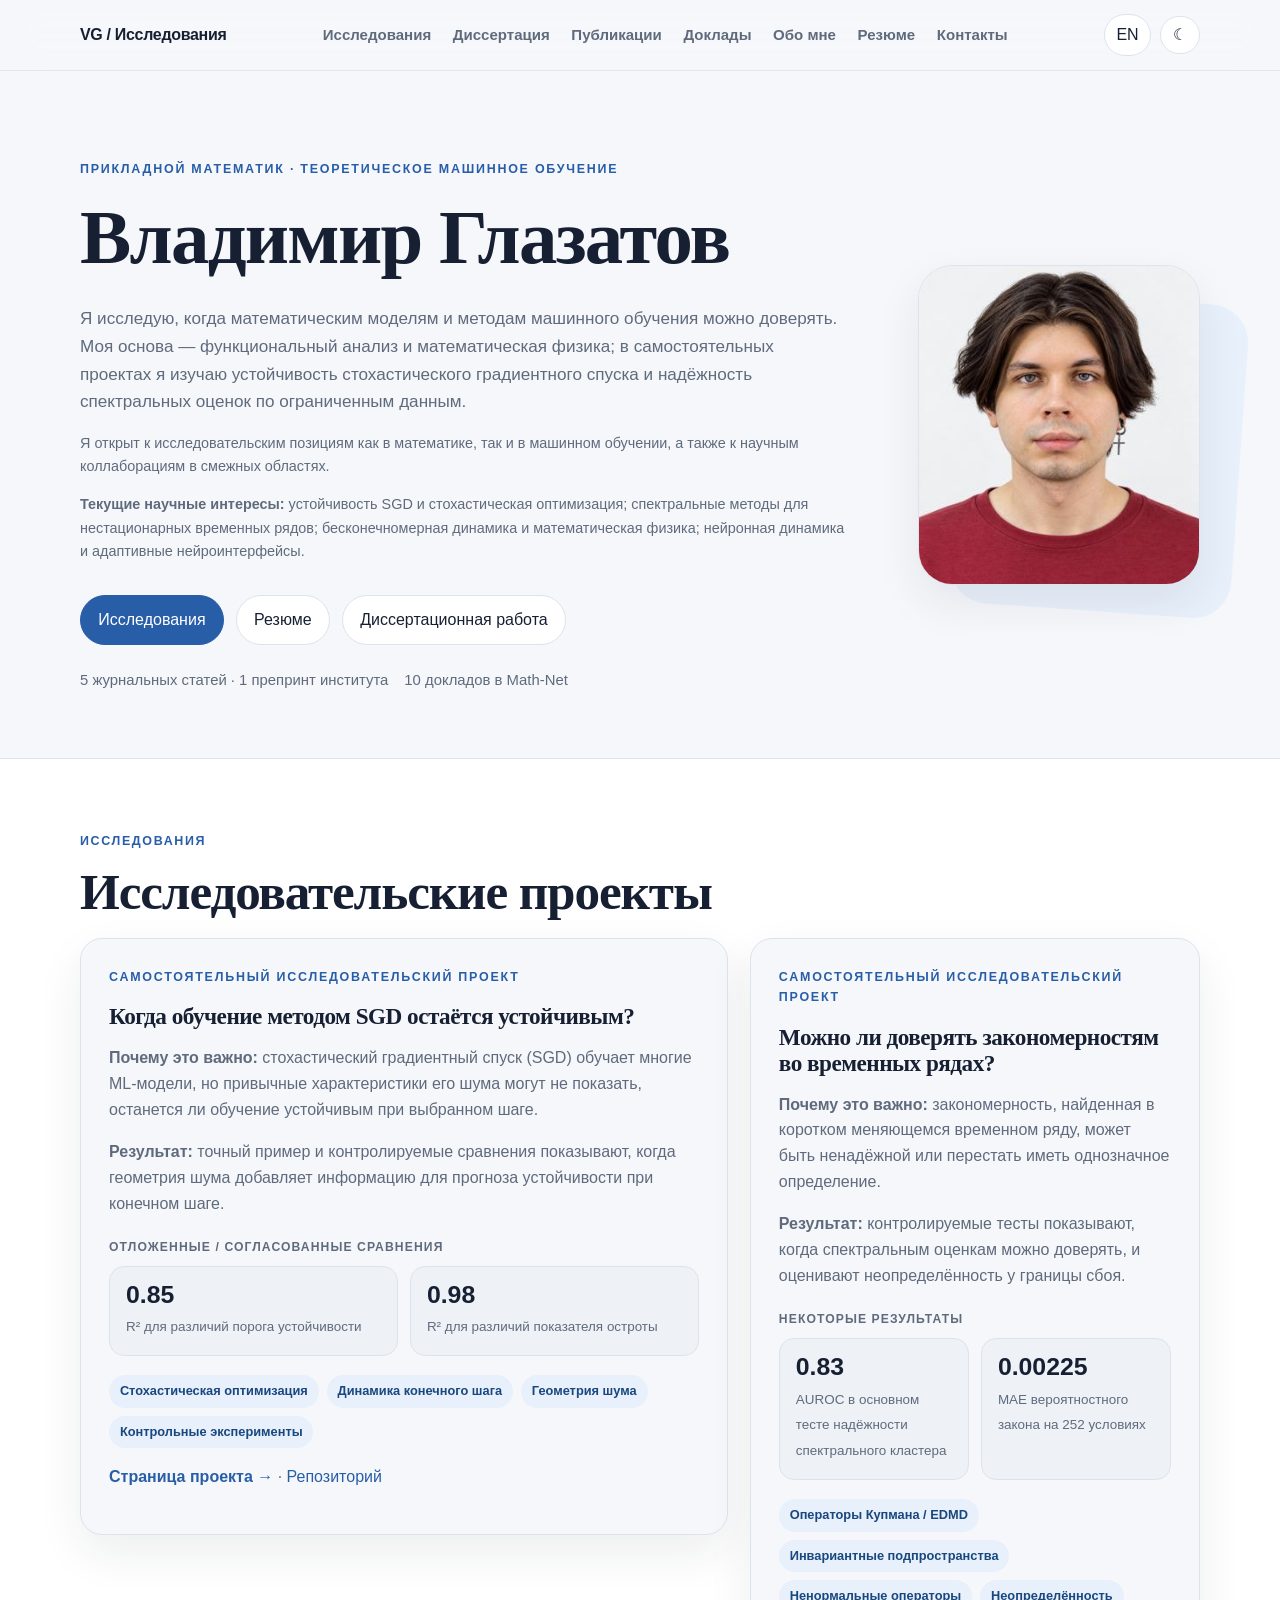
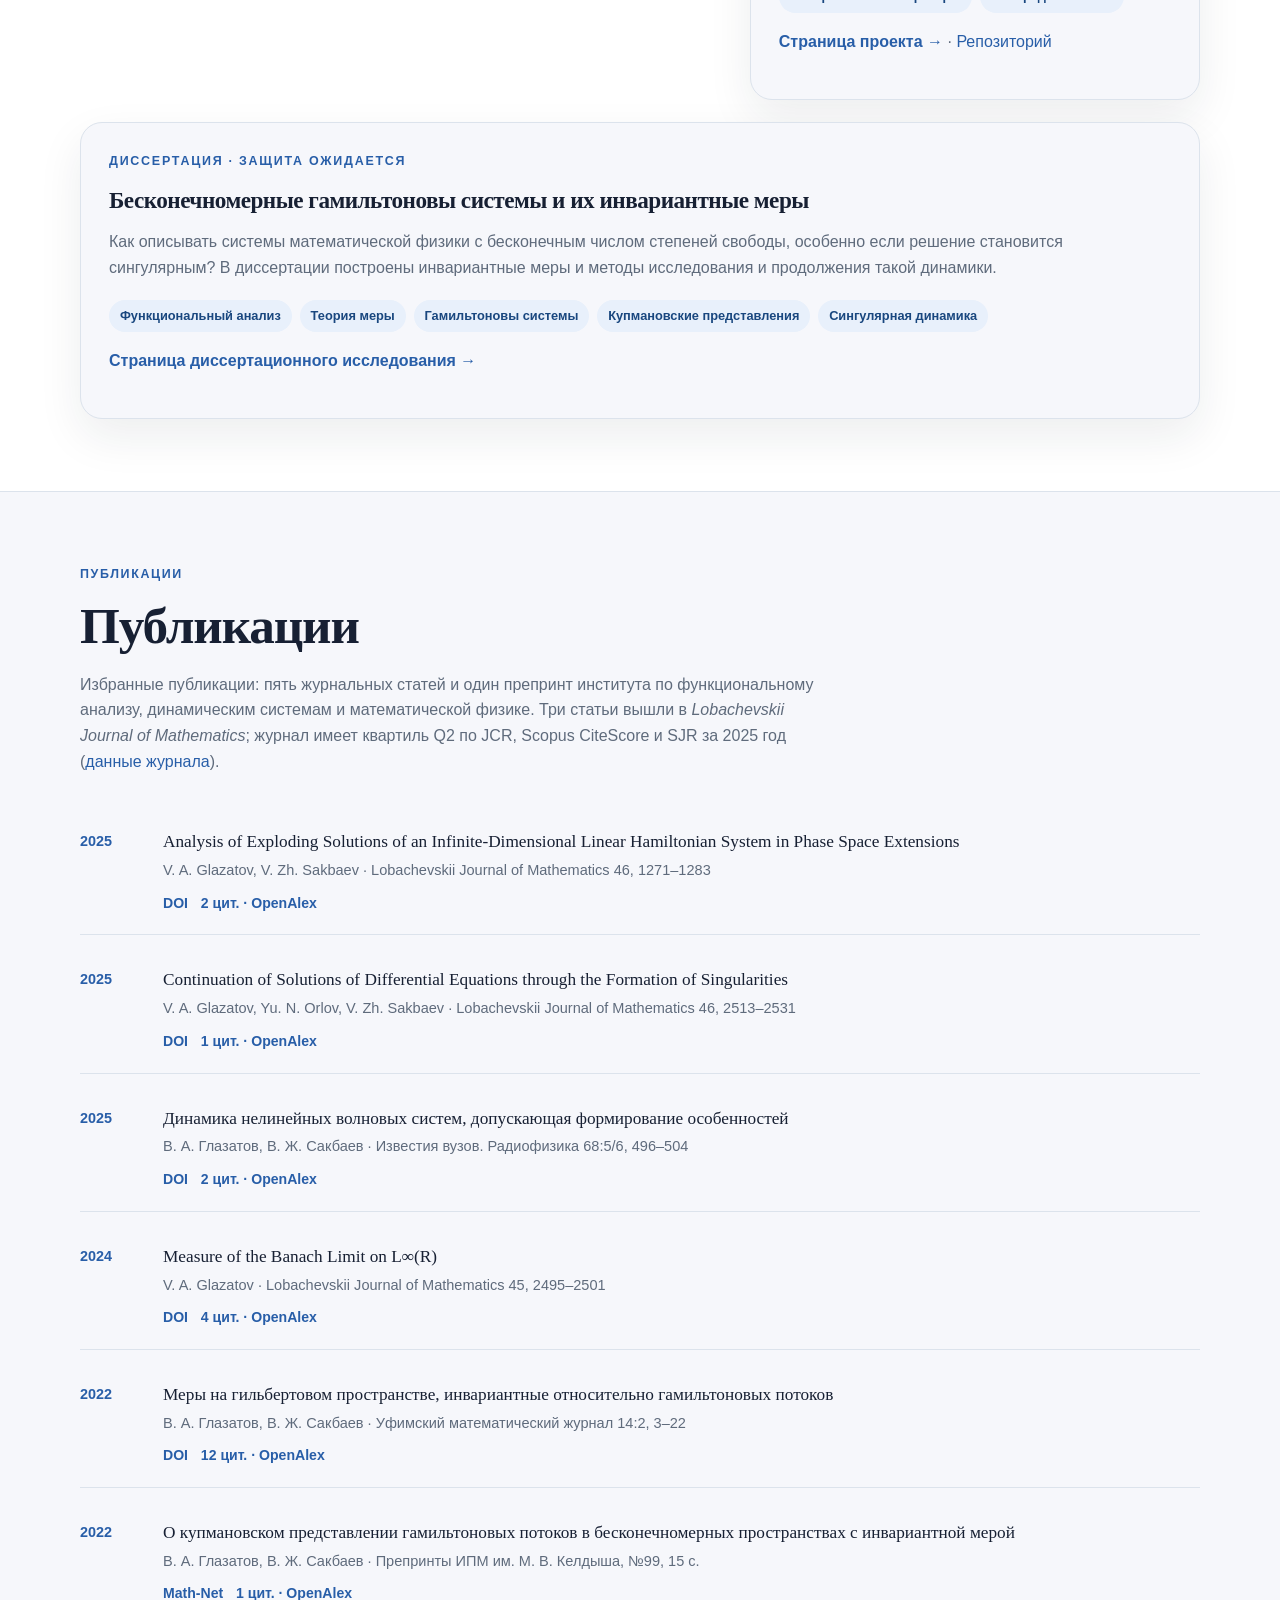
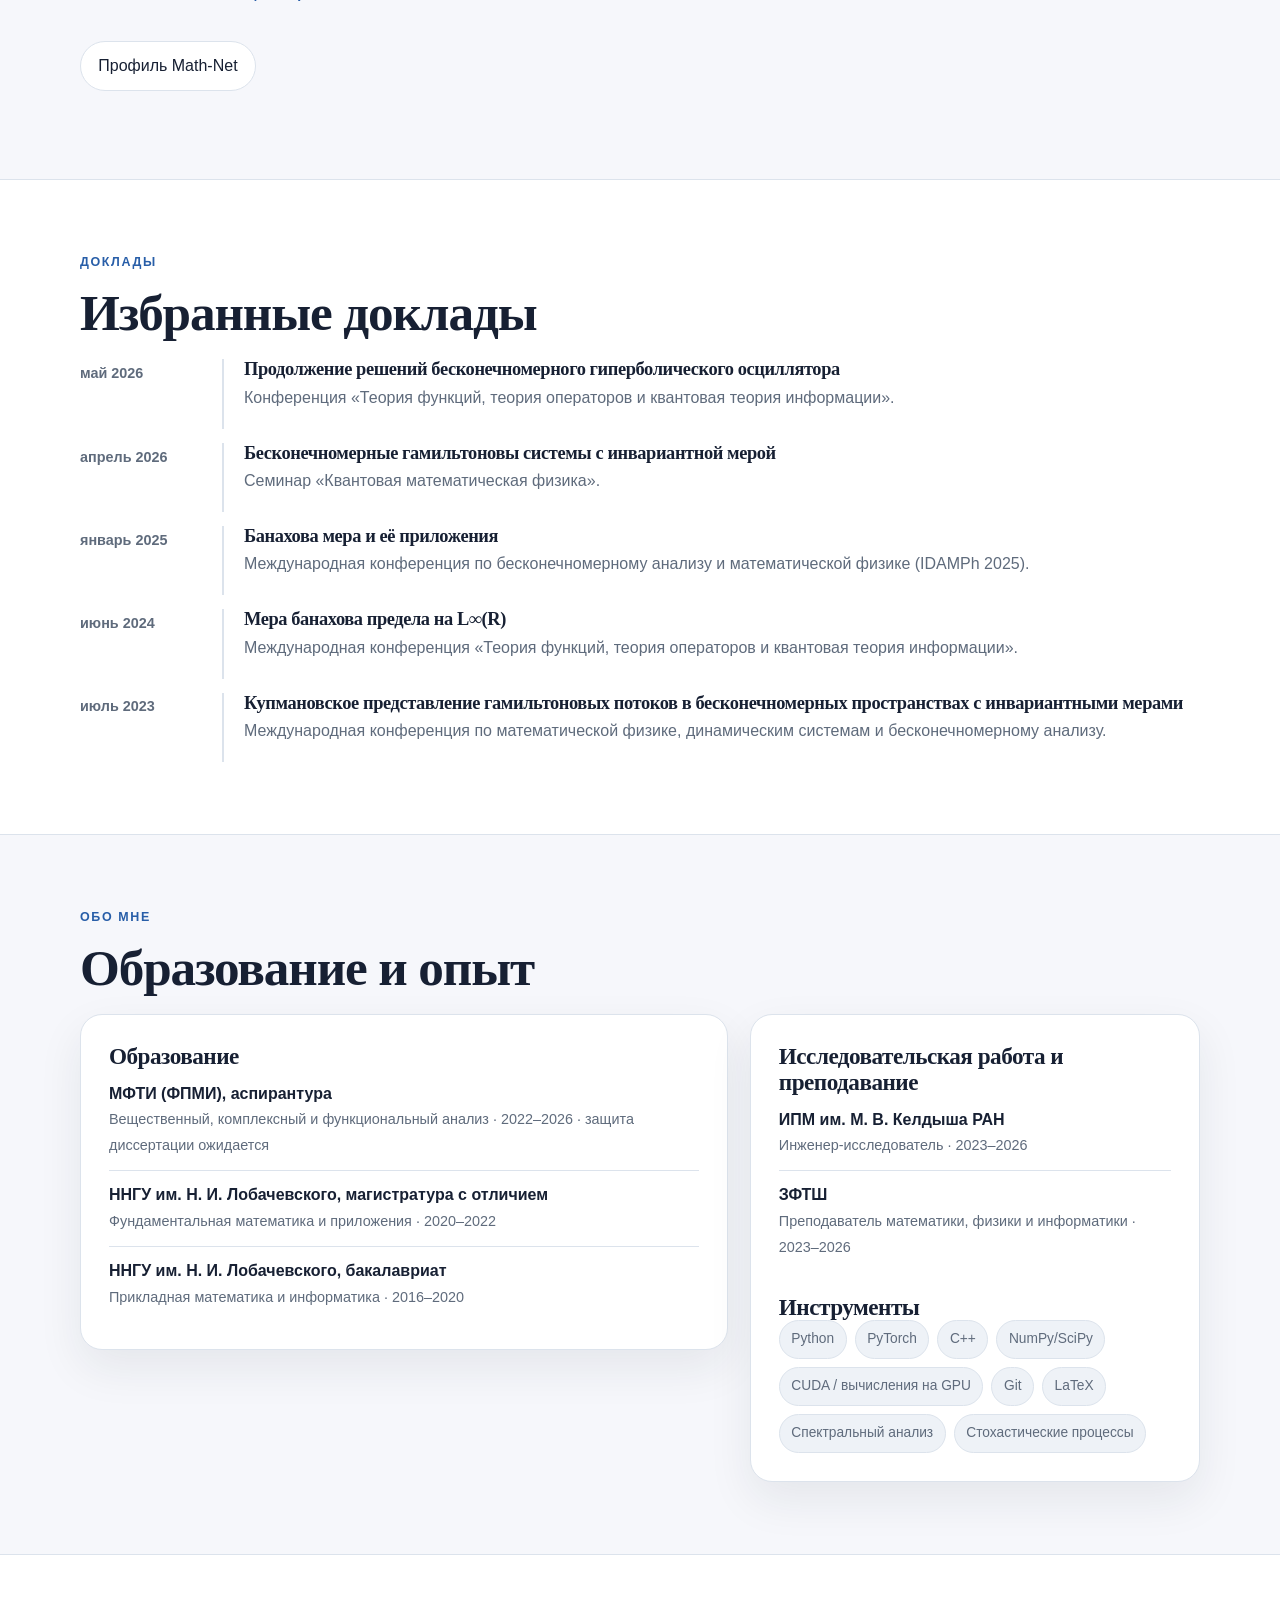
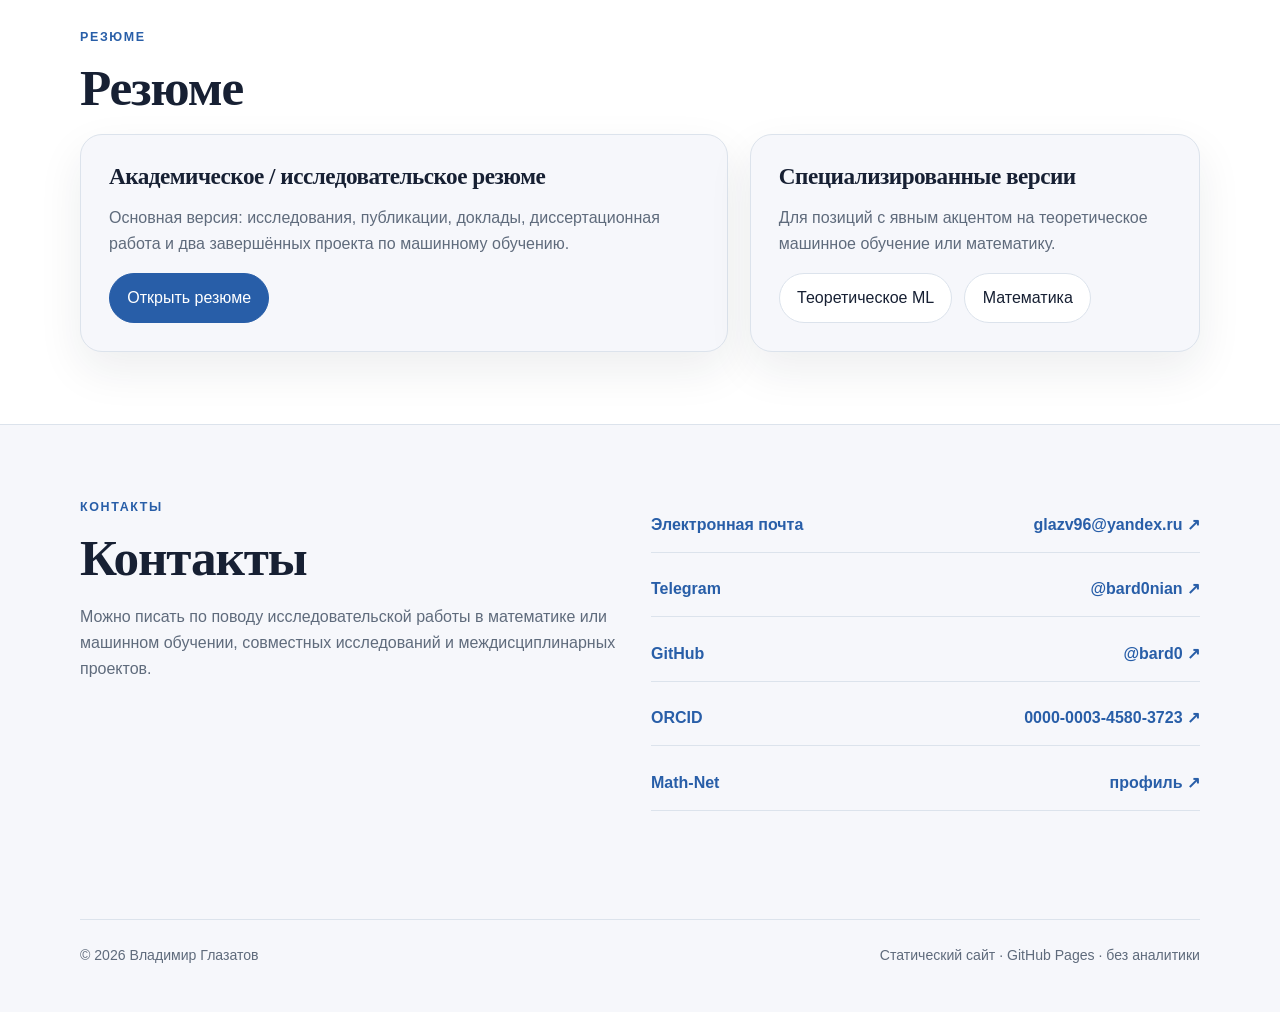
==== commit 44cba90e: "Remove research section intro text" ====
--- a/ru/index.html
+++ b/ru/index.html
@@ -25,7 +25,7 @@
 <main id="main">
 <section class="hero" id="top"><div class="container hero-grid"><div><div class="eyebrow">Прикладной математик · теоретическое машинное обучение</div><h1>Владимир Глазатов</h1><p class="hero-copy">Я исследую, когда математическим моделям и методам машинного обучения можно доверять. Моя основа — функциональный анализ и математическая физика; в самостоятельных проектах я изучаю устойчивость стохастического градиентного спуска и надёжность спектральных оценок по ограниченным данным.</p><p class="note" style="margin-top:1rem">Я открыт к исследовательским позициям как в математике, так и в машинном обучении, а также к научным коллаборациям в смежных областях.</p><p class="note" style="margin-top:.55rem"><strong>Текущие научные интересы:</strong> устойчивость SGD и стохастическая оптимизация; спектральные методы для нестационарных временных рядов; бесконечномерная динамика и математическая физика; нейронная динамика и адаптивные нейроинтерфейсы.</p><div class="hero-actions"><a class="button primary" href="#research">Исследования</a><a class="button" href="../cv/academic/">Резюме</a><a class="button" href="research/phd/">Диссертационная работа</a></div><div class="hero-meta"><span>5 журнальных статей · 1 препринт института</span><span>10 докладов в Math-Net</span></div></div><div class="hero-photo-wrap"><img class="hero-photo" src="https://avatars.githubusercontent.com/u/36891933?v=4" alt="Владимир Глазатов" width="320" height="320"></div></div></section>
 
-<section class="section alt" id="research"><div class="container"><div class="section-kicker">Исследования</div><h2>Исследовательские проекты</h2><p class="section-intro">Три исследовательских направления связывают математическую физику и теоретическое машинное обучение. На страницах проектов описаны методы, доказательства и ограничения.</p><div class="research-grid">
+<section class="section alt" id="research"><div class="container"><div class="section-kicker">Исследования</div><h2>Исследовательские проекты</h2><div class="research-grid">
 <article class="card"><div class="eyebrow">Самостоятельный исследовательский проект</div><h3>Когда обучение методом SGD остаётся устойчивым?</h3><p><strong>Почему это важно:</strong> стохастический градиентный спуск (SGD) обучает многие ML-модели, но привычные характеристики его шума могут не показать, останется ли обучение устойчивым при выбранном шаге.</p><p><strong>Результат:</strong> точный пример и контролируемые сравнения показывают, когда геометрия шума добавляет информацию для прогноза устойчивости при конечном шаге.</p><div class="metrics-label">Отложенные / согласованные сравнения</div><div class="metrics"><div class="metric"><strong>0.85</strong><span>R² для различий порога устойчивости</span></div><div class="metric"><strong>0.98</strong><span>R² для различий показателя остроты</span></div></div><div class="tags"><span class="tag">Стохастическая оптимизация</span><span class="tag">Динамика конечного шага</span><span class="tag">Геометрия шума</span><span class="tag">Контрольные эксперименты</span></div><p><a href="projects/sgd/"><strong>Страница проекта →</strong></a> · <a href="https://github.com/bard0/Finite-Step-Stochastic-Dynamics-of-SGD">Репозиторий</a></p></article>
 <article class="card"><div class="eyebrow">Самостоятельный исследовательский проект</div><h3>Можно ли доверять закономерностям во временных рядах?</h3><p><strong>Почему это важно:</strong> закономерность, найденная в коротком меняющемся временном ряду, может быть ненадёжной или перестать иметь однозначное определение.</p><p><strong>Результат:</strong> контролируемые тесты показывают, когда спектральным оценкам можно доверять, и оценивают неопределённость у границы сбоя.</p><div class="metrics-label">Некоторые результаты</div><div class="metrics"><div class="metric"><strong>0.83</strong><span>AUROC в основном тесте надёжности спектрального кластера</span></div><div class="metric"><strong>0.00225</strong><span>MAE вероятностного закона на 252 условиях</span></div></div><div class="tags"><span class="tag">Операторы Купмана / EDMD</span><span class="tag">Инвариантные подпространства</span><span class="tag">Ненормальные операторы</span><span class="tag">Неопределённость</span></div><p><a href="projects/spectral-reliability/"><strong>Страница проекта →</strong></a> · <a href="https://github.com/bard0/spectral-dynamics-of-time-series">Репозиторий</a></p></article>
 <article class="card" style="grid-column:1 / -1"><div class="eyebrow">Диссертация · защита ожидается</div><h3>Бесконечномерные гамильтоновы системы и их инвариантные меры</h3><p>Как описывать системы математической физики с бесконечным числом степеней свободы, особенно если решение становится сингулярным? В диссертации построены инвариантные меры и методы исследования и продолжения такой динамики.</p><div class="tags"><span class="tag">Функциональный анализ</span><span class="tag">Теория меры</span><span class="tag">Гамильтоновы системы</span><span class="tag">Купмановские представления</span><span class="tag">Сингулярная динамика</span></div><p><a href="research/phd/"><strong>Страница диссертационного исследования →</strong></a></p></article>
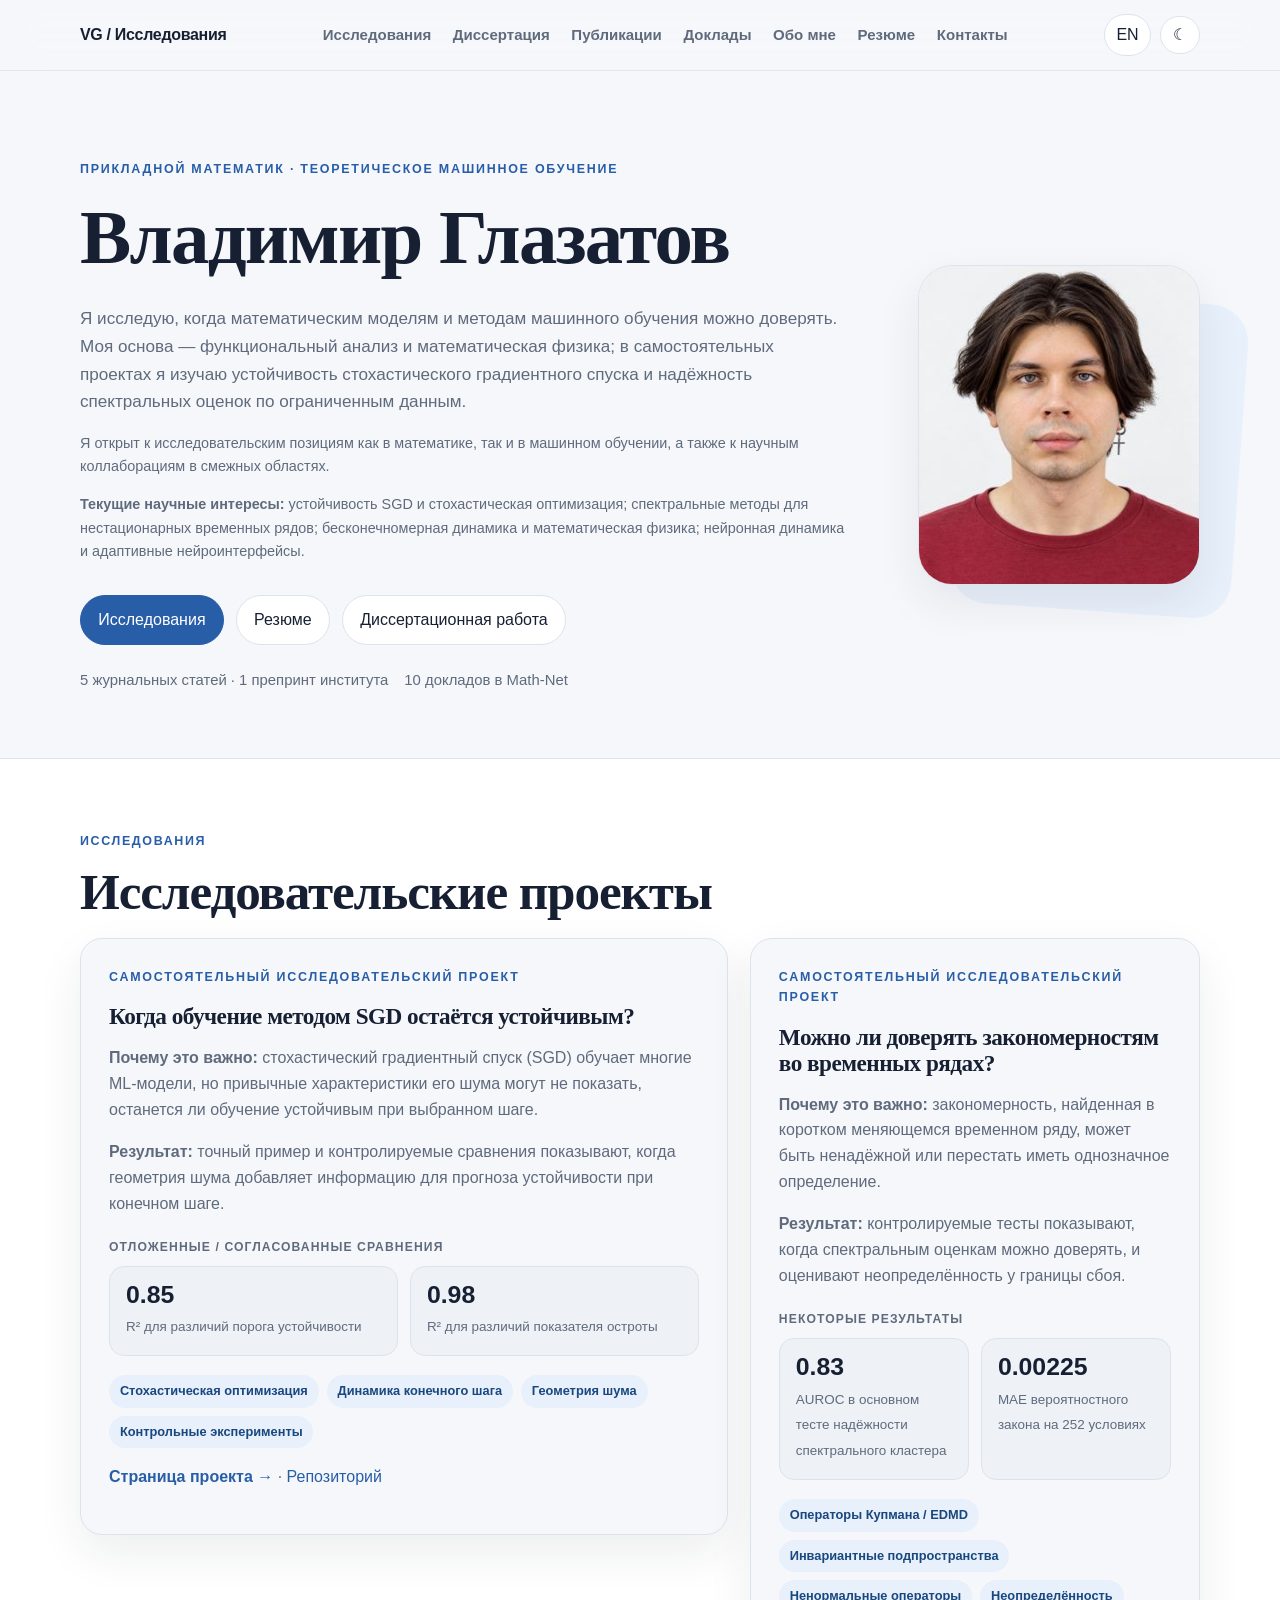
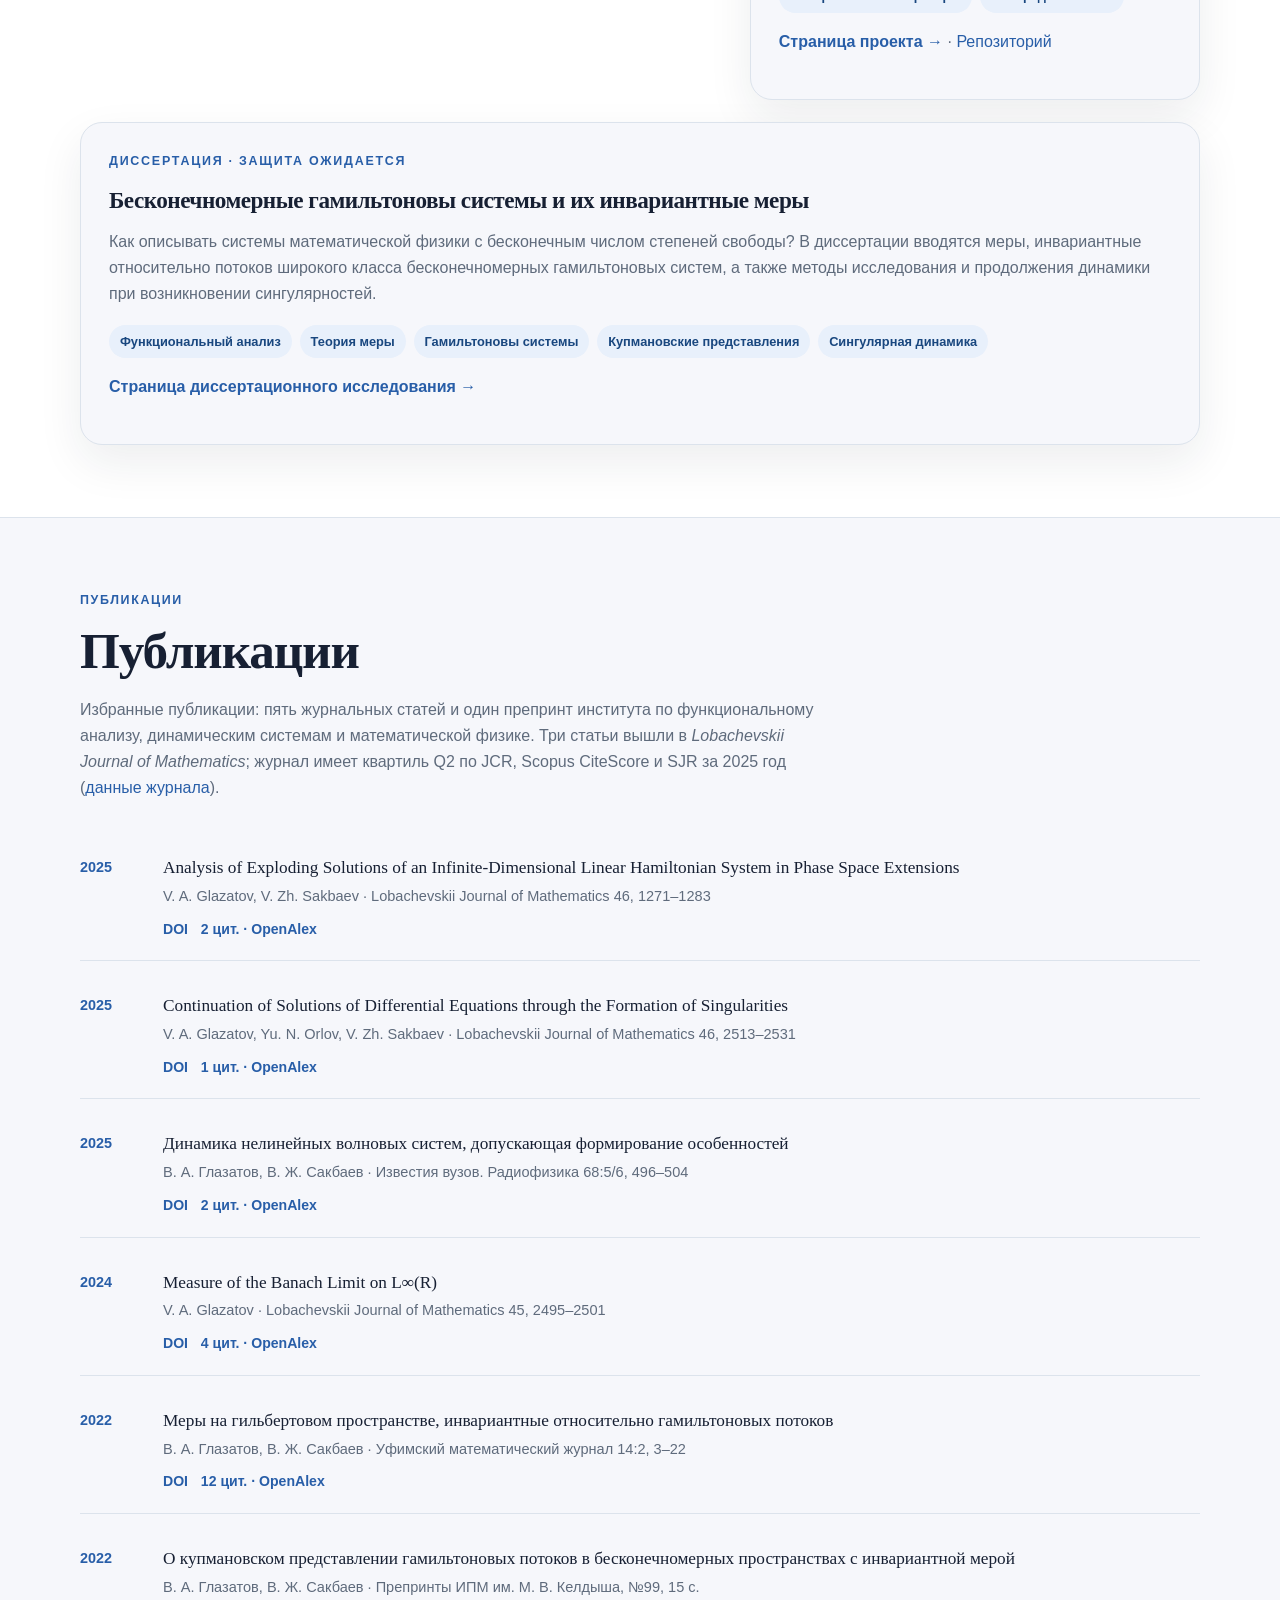
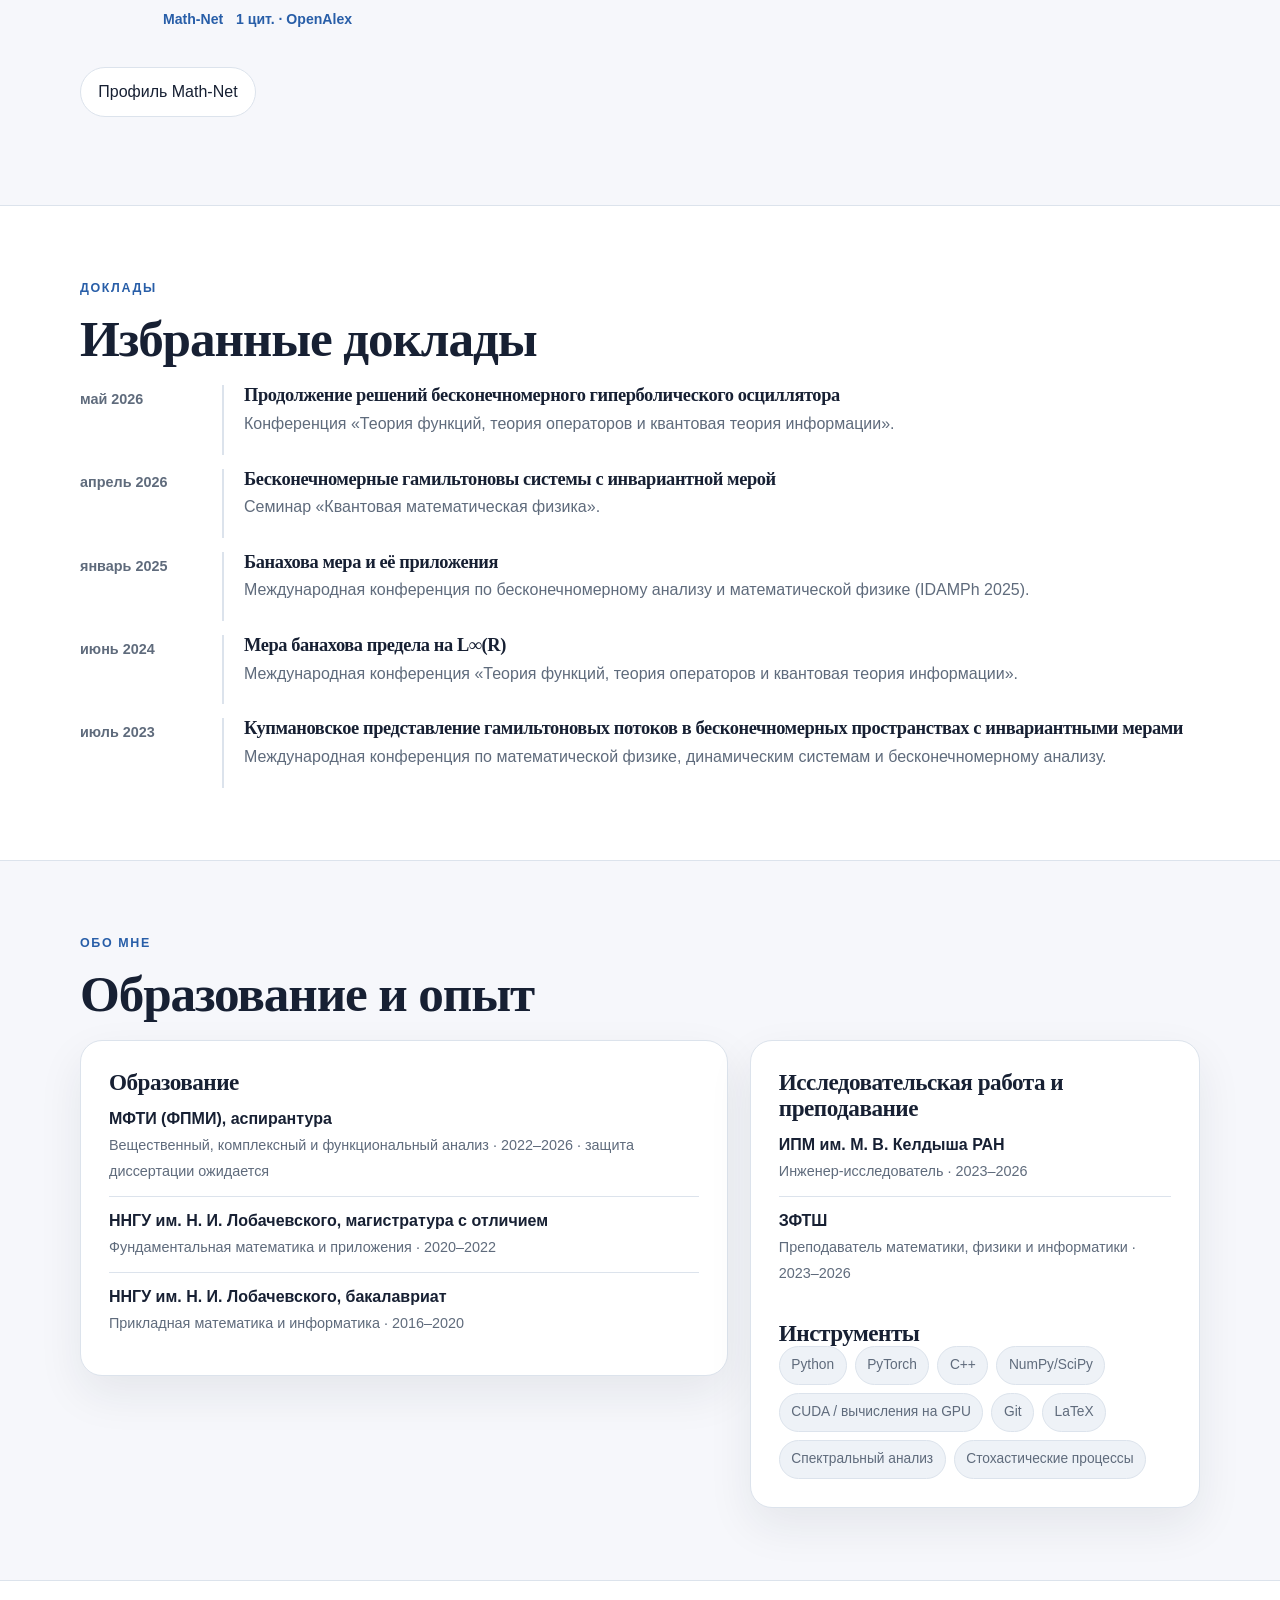
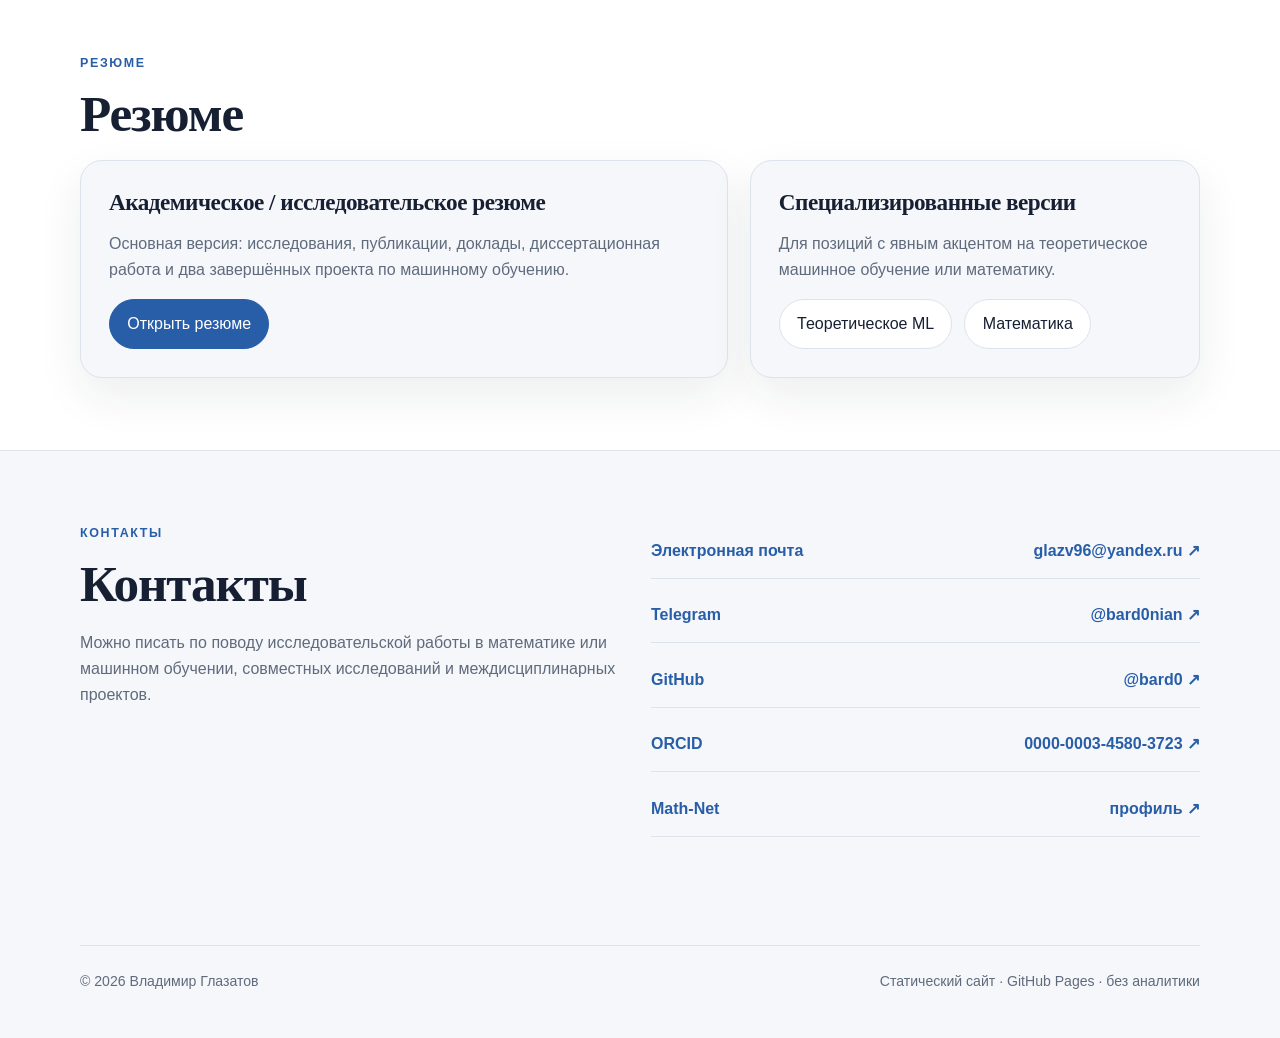
==== commit 25626ce2: "Emphasize invariant measures contribution" ====
--- a/ru/index.html
+++ b/ru/index.html
@@ -28,7 +28,7 @@
 <section class="section alt" id="research"><div class="container"><div class="section-kicker">Исследования</div><h2>Исследовательские проекты</h2><div class="research-grid">
 <article class="card"><div class="eyebrow">Самостоятельный исследовательский проект</div><h3>Когда обучение методом SGD остаётся устойчивым?</h3><p><strong>Почему это важно:</strong> стохастический градиентный спуск (SGD) обучает многие ML-модели, но привычные характеристики его шума могут не показать, останется ли обучение устойчивым при выбранном шаге.</p><p><strong>Результат:</strong> точный пример и контролируемые сравнения показывают, когда геометрия шума добавляет информацию для прогноза устойчивости при конечном шаге.</p><div class="metrics-label">Отложенные / согласованные сравнения</div><div class="metrics"><div class="metric"><strong>0.85</strong><span>R² для различий порога устойчивости</span></div><div class="metric"><strong>0.98</strong><span>R² для различий показателя остроты</span></div></div><div class="tags"><span class="tag">Стохастическая оптимизация</span><span class="tag">Динамика конечного шага</span><span class="tag">Геометрия шума</span><span class="tag">Контрольные эксперименты</span></div><p><a href="projects/sgd/"><strong>Страница проекта →</strong></a> · <a href="https://github.com/bard0/Finite-Step-Stochastic-Dynamics-of-SGD">Репозиторий</a></p></article>
 <article class="card"><div class="eyebrow">Самостоятельный исследовательский проект</div><h3>Можно ли доверять закономерностям во временных рядах?</h3><p><strong>Почему это важно:</strong> закономерность, найденная в коротком меняющемся временном ряду, может быть ненадёжной или перестать иметь однозначное определение.</p><p><strong>Результат:</strong> контролируемые тесты показывают, когда спектральным оценкам можно доверять, и оценивают неопределённость у границы сбоя.</p><div class="metrics-label">Некоторые результаты</div><div class="metrics"><div class="metric"><strong>0.83</strong><span>AUROC в основном тесте надёжности спектрального кластера</span></div><div class="metric"><strong>0.00225</strong><span>MAE вероятностного закона на 252 условиях</span></div></div><div class="tags"><span class="tag">Операторы Купмана / EDMD</span><span class="tag">Инвариантные подпространства</span><span class="tag">Ненормальные операторы</span><span class="tag">Неопределённость</span></div><p><a href="projects/spectral-reliability/"><strong>Страница проекта →</strong></a> · <a href="https://github.com/bard0/spectral-dynamics-of-time-series">Репозиторий</a></p></article>
-<article class="card" style="grid-column:1 / -1"><div class="eyebrow">Диссертация · защита ожидается</div><h3>Бесконечномерные гамильтоновы системы и их инвариантные меры</h3><p>Как описывать системы математической физики с бесконечным числом степеней свободы, особенно если решение становится сингулярным? В диссертации построены инвариантные меры и методы исследования и продолжения такой динамики.</p><div class="tags"><span class="tag">Функциональный анализ</span><span class="tag">Теория меры</span><span class="tag">Гамильтоновы системы</span><span class="tag">Купмановские представления</span><span class="tag">Сингулярная динамика</span></div><p><a href="research/phd/"><strong>Страница диссертационного исследования →</strong></a></p></article>
+<article class="card" style="grid-column:1 / -1"><div class="eyebrow">Диссертация · защита ожидается</div><h3>Бесконечномерные гамильтоновы системы и их инвариантные меры</h3><p>Как описывать системы математической физики с бесконечным числом степеней свободы? В диссертации вводятся меры, инвариантные относительно потоков широкого класса бесконечномерных гамильтоновых систем, а также методы исследования и продолжения динамики при возникновении сингулярностей.</p><div class="tags"><span class="tag">Функциональный анализ</span><span class="tag">Теория меры</span><span class="tag">Гамильтоновы системы</span><span class="tag">Купмановские представления</span><span class="tag">Сингулярная динамика</span></div><p><a href="research/phd/"><strong>Страница диссертационного исследования →</strong></a></p></article>
 </div></div></section>
 
 <section class="section" id="publications"><div class="container"><div class="section-kicker">Публикации</div><h2>Публикации</h2><p class="section-intro">Избранные публикации: пять журнальных статей и один препринт института по функциональному анализу, динамическим системам и математической физике. Три статьи вышли в <em>Lobachevskii Journal of Mathematics</em>; журнал имеет квартиль Q2 по JCR, Scopus CiteScore и SJR за 2025 год (<a href="https://www.mathnet.ru/php/journal.phtml?jrnid=ljm&option_lang=rus">данные журнала</a>).</p><div class="publications">
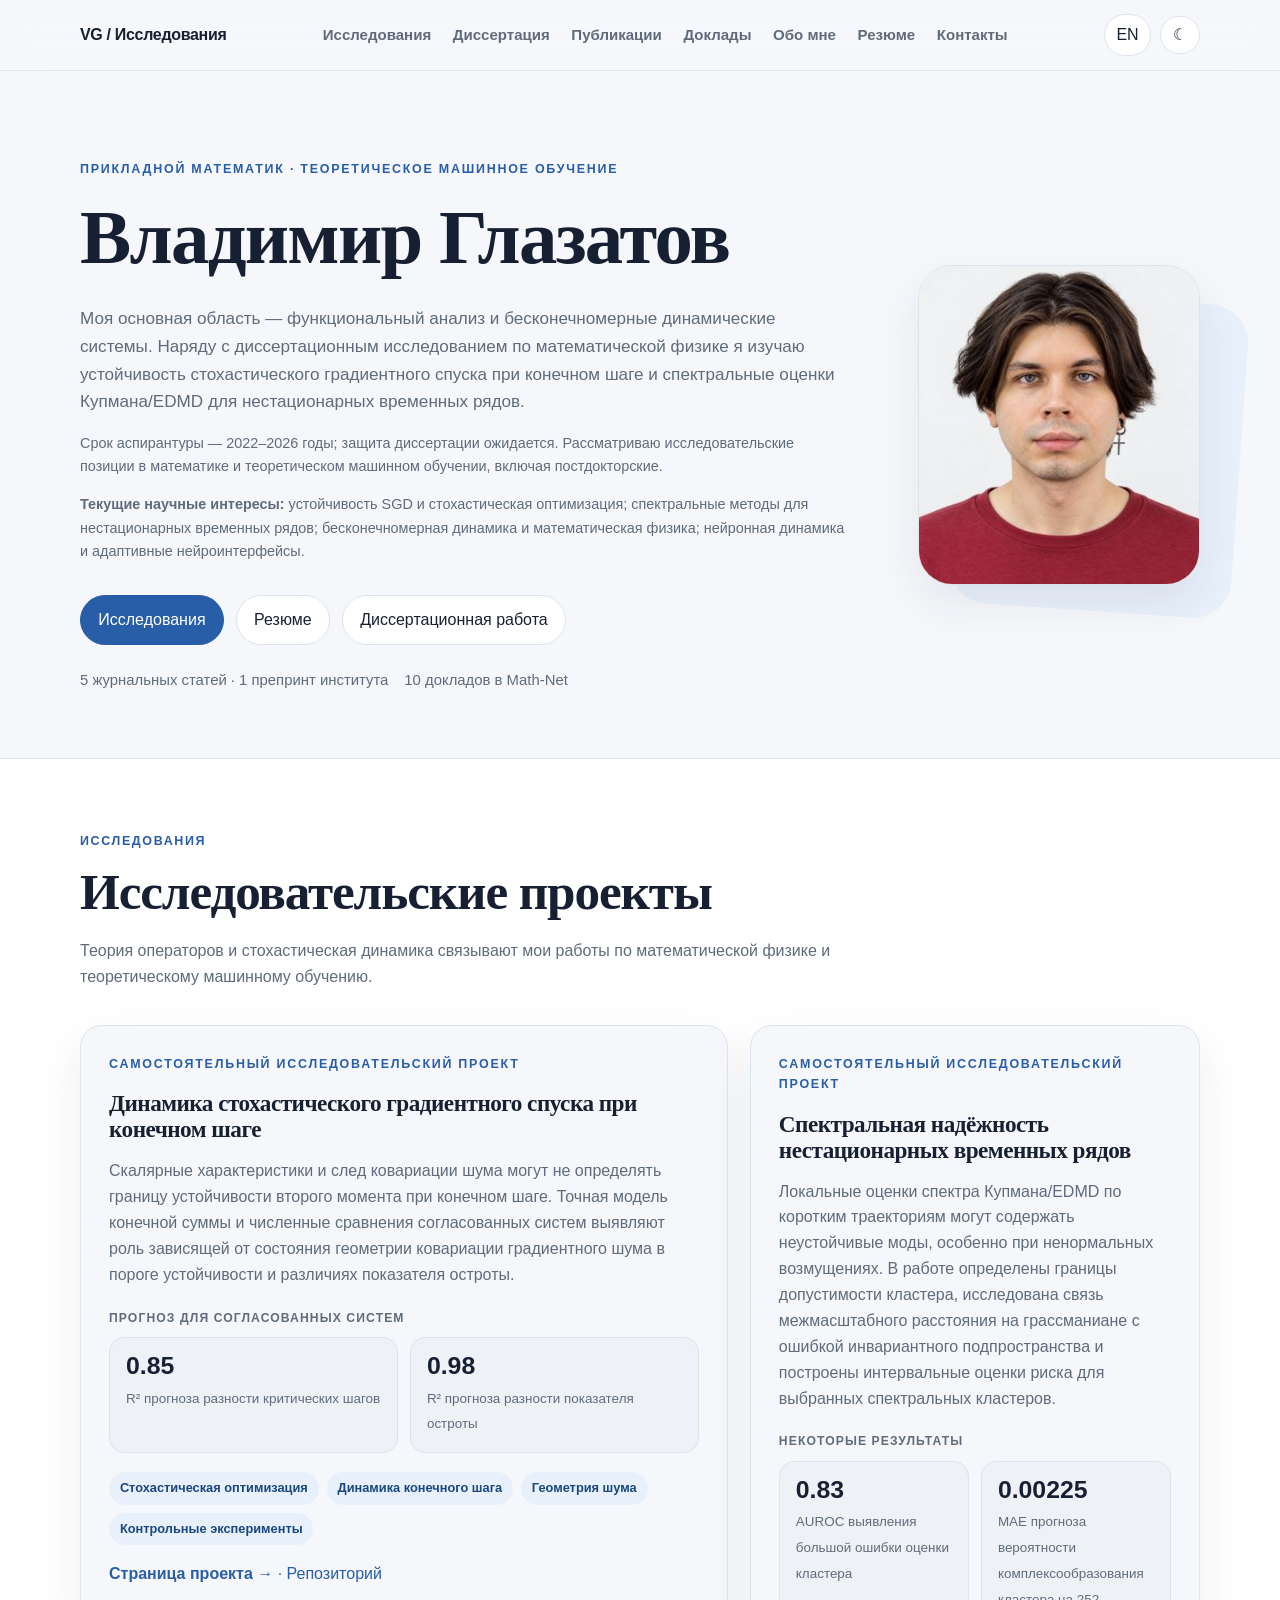
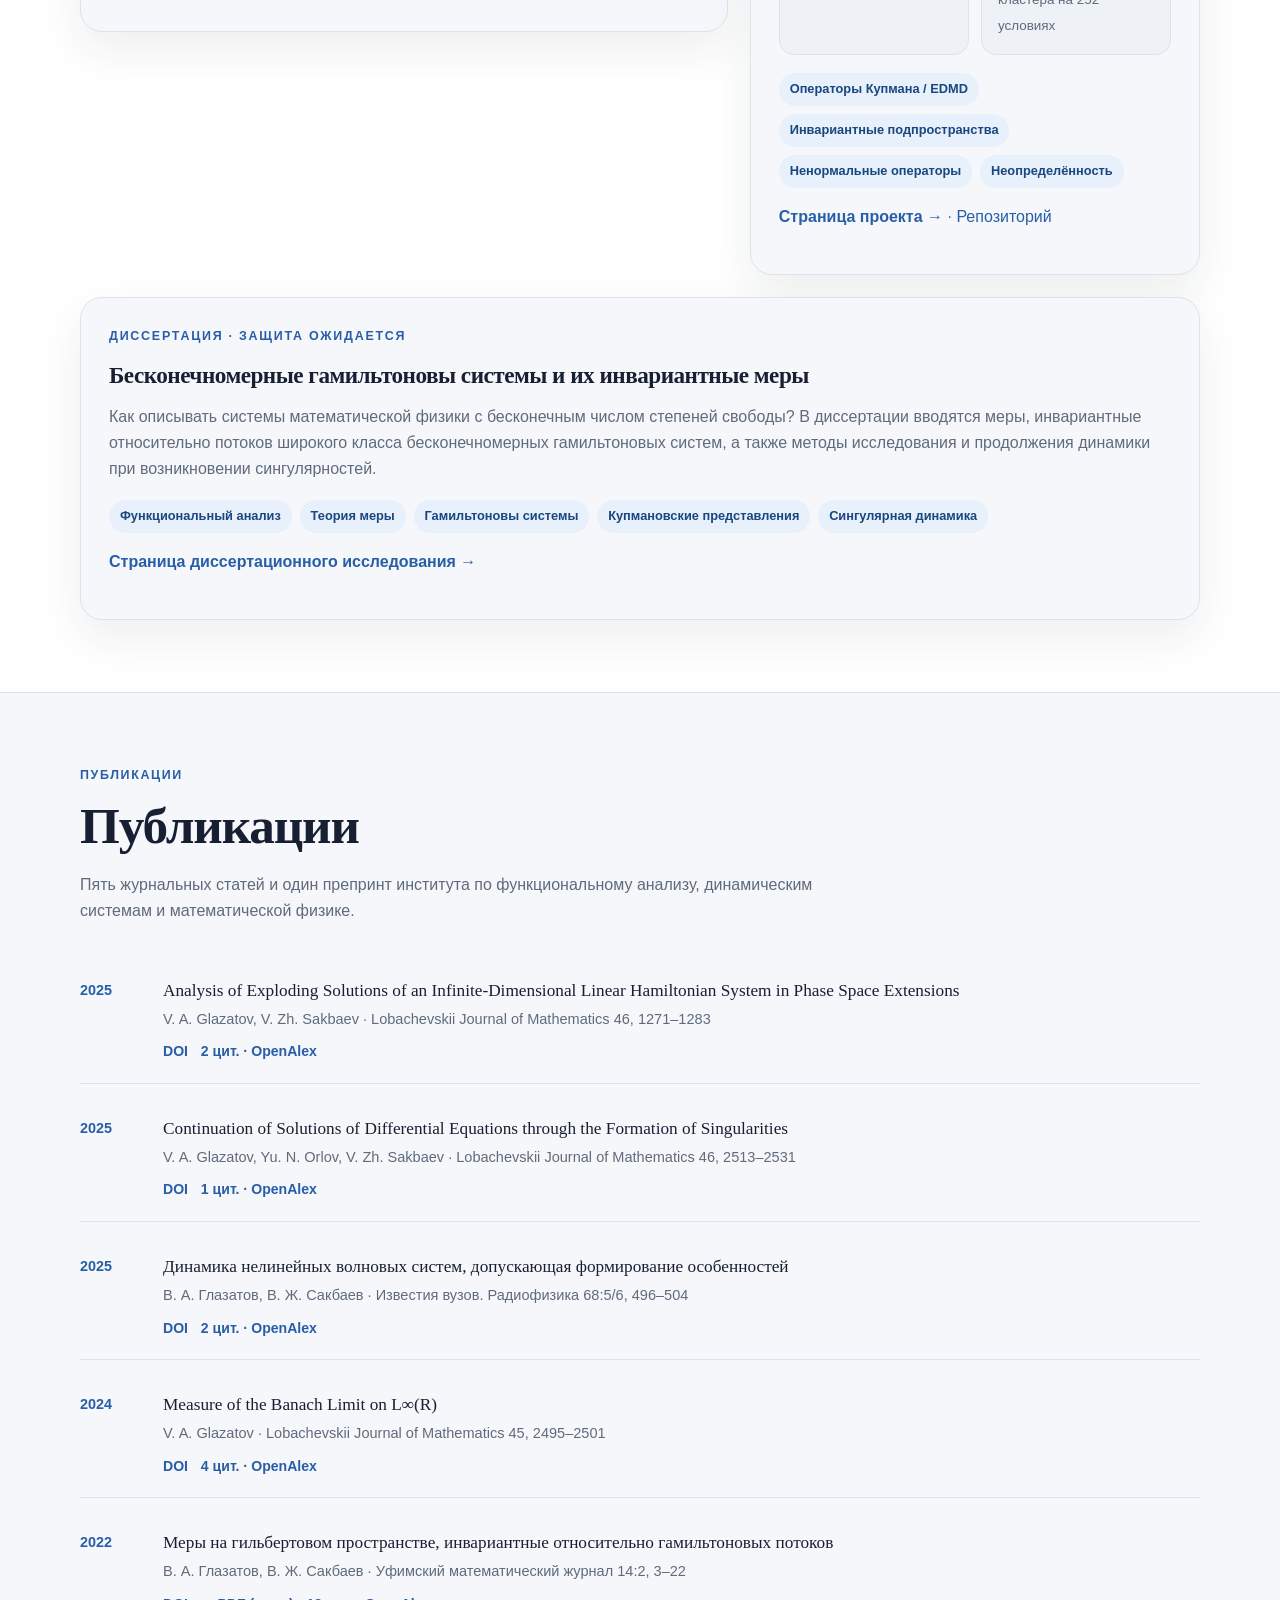
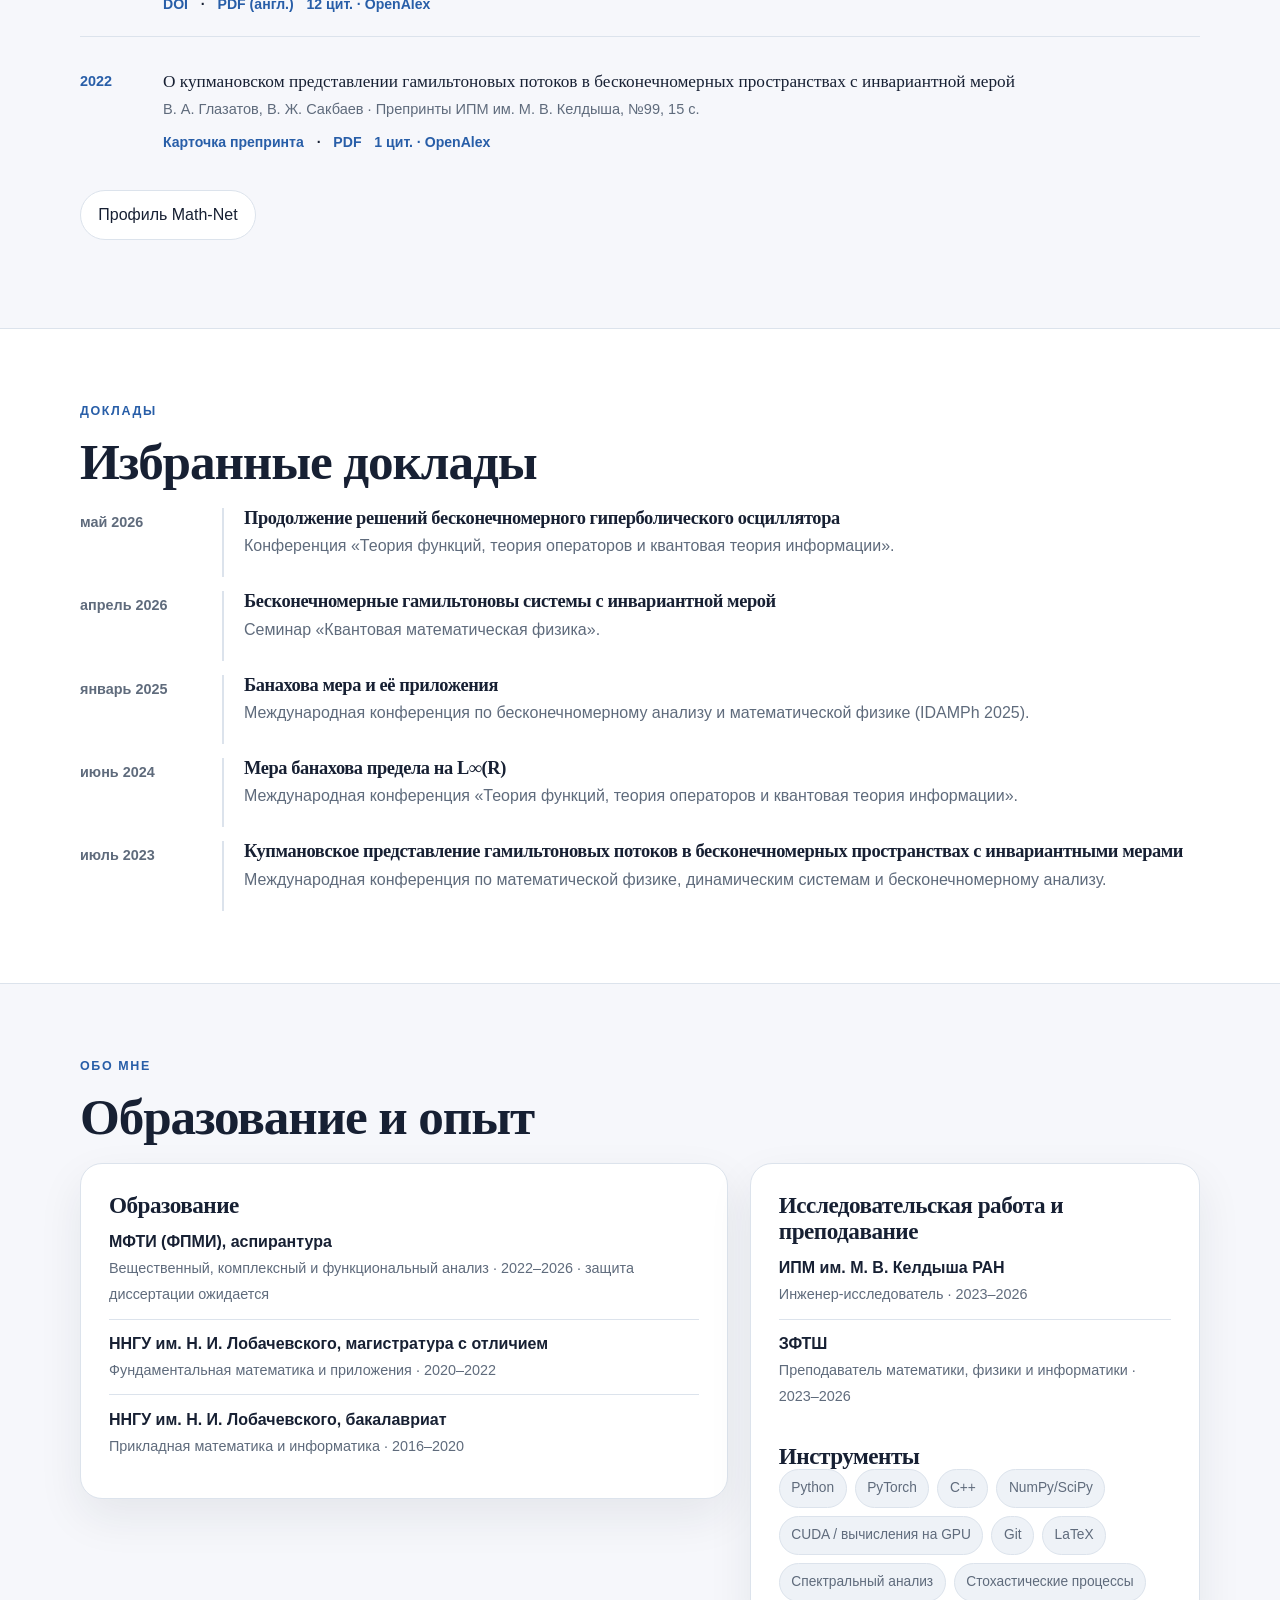
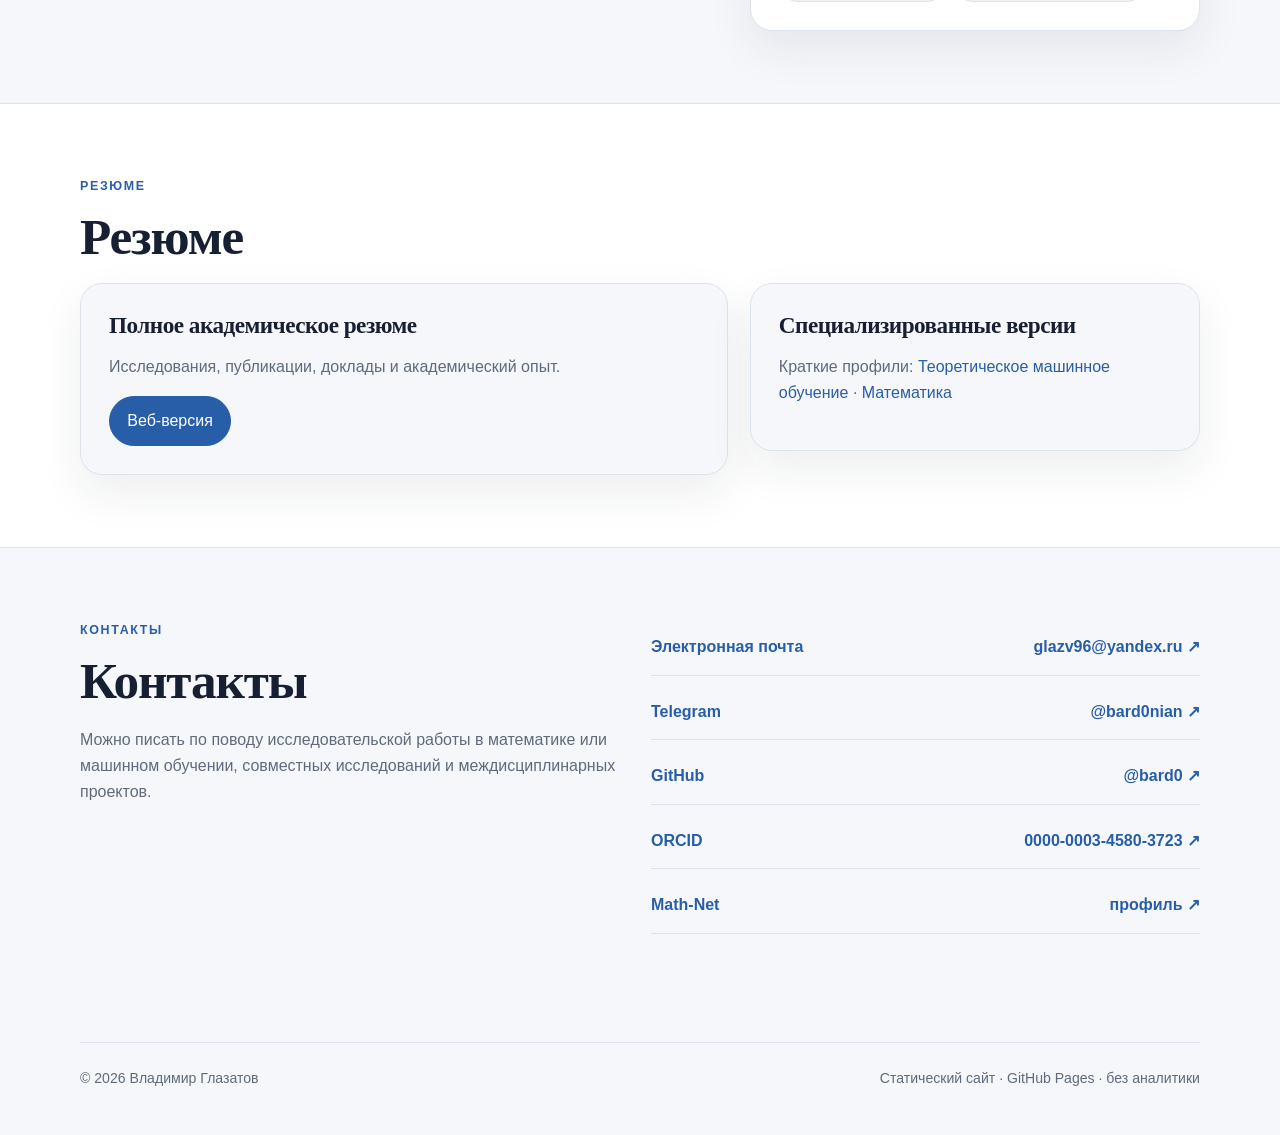
==== commit 294ee141: "Refine academic portfolio content and project explanations" ====
--- a/ru/index.html
+++ b/ru/index.html
@@ -15,7 +15,7 @@
   <meta property="og:type" content="website">
   <meta property="og:title" content="Владимир Глазатов — исследования">
   <meta property="og:description" content="Прикладная математика, стохастическая оптимизация, нестационарные временные ряды и динамические системы.">
-  <meta property="og:image" content="https://avatars.githubusercontent.com/u/36891933?v=4">
+  <meta property="og:image" content="https://bard0.github.io/assets/img/profile-avatar.webp">
   <meta property="og:url" content="https://bard0.github.io/ru/">
   <style>.metrics-label{margin-top:1.3rem;color:var(--muted);font-size:.76rem;font-weight:800;text-transform:uppercase;letter-spacing:.09em}.metrics-label+.metrics{margin-top:.55rem}</style>
 </head>
@@ -23,28 +23,28 @@
 <a class="skip-link" href="#main">К содержанию</a>
 <header class="site-header"><div class="container nav"><a class="brand" href="#top">VG <span>/ Исследования</span></a><nav class="nav-links" aria-label="Основная навигация"><a href="#research">Исследования</a><a href="research/phd/">Диссертация</a><a href="#publications">Публикации</a><a href="#talks">Доклады</a><a href="#background">Обо мне</a><a href="#cv">Резюме</a><a href="#contact">Контакты</a></nav><div class="nav-actions"><a class="lang-btn" href="../" aria-label="Английская версия">EN</a><button class="icon-btn" type="button" data-theme-toggle aria-label="Переключить тему">☾</button><button class="icon-btn menu-btn" type="button" data-menu-toggle aria-label="Открыть меню" aria-expanded="false">≡</button></div></div></header>
 <main id="main">
-<section class="hero" id="top"><div class="container hero-grid"><div><div class="eyebrow">Прикладной математик · теоретическое машинное обучение</div><h1>Владимир Глазатов</h1><p class="hero-copy">Я исследую, когда математическим моделям и методам машинного обучения можно доверять. Моя основа — функциональный анализ и математическая физика; в самостоятельных проектах я изучаю устойчивость стохастического градиентного спуска и надёжность спектральных оценок по ограниченным данным.</p><p class="note" style="margin-top:1rem">Я открыт к исследовательским позициям как в математике, так и в машинном обучении, а также к научным коллаборациям в смежных областях.</p><p class="note" style="margin-top:.55rem"><strong>Текущие научные интересы:</strong> устойчивость SGD и стохастическая оптимизация; спектральные методы для нестационарных временных рядов; бесконечномерная динамика и математическая физика; нейронная динамика и адаптивные нейроинтерфейсы.</p><div class="hero-actions"><a class="button primary" href="#research">Исследования</a><a class="button" href="../cv/academic/">Резюме</a><a class="button" href="research/phd/">Диссертационная работа</a></div><div class="hero-meta"><span>5 журнальных статей · 1 препринт института</span><span>10 докладов в Math-Net</span></div></div><div class="hero-photo-wrap"><img class="hero-photo" src="https://avatars.githubusercontent.com/u/36891933?v=4" alt="Владимир Глазатов" width="320" height="320"></div></div></section>
+<section class="hero" id="top"><div class="container hero-grid"><div><div class="eyebrow">Прикладной математик · теоретическое машинное обучение</div><h1>Владимир Глазатов</h1><p class="hero-copy">Моя основная область — функциональный анализ и бесконечномерные динамические системы. Наряду с диссертационным исследованием по математической физике я изучаю устойчивость стохастического градиентного спуска при конечном шаге и спектральные оценки Купмана/EDMD для нестационарных временных рядов.</p><p class="note" style="margin-top:1rem">Срок аспирантуры — 2022–2026 годы; защита диссертации ожидается. Рассматриваю исследовательские позиции в математике и теоретическом машинном обучении, включая постдокторские.</p><p class="note" style="margin-top:.55rem"><strong>Текущие научные интересы:</strong> устойчивость SGD и стохастическая оптимизация; спектральные методы для нестационарных временных рядов; бесконечномерная динамика и математическая физика; нейронная динамика и адаптивные нейроинтерфейсы.</p><div class="hero-actions"><a class="button primary" href="#research">Исследования</a><a class="button" href="../cv/academic/">Резюме</a><a class="button" href="research/phd/">Диссертационная работа</a></div><div class="hero-meta"><span>5 журнальных статей · 1 препринт института</span><span>10 докладов в Math-Net</span></div></div><div class="hero-photo-wrap"><img class="hero-photo" src="../assets/img/profile-avatar.webp" alt="Аватар профиля Владимира Глазатова" width="320" height="320"></div></div></section>
 
-<section class="section alt" id="research"><div class="container"><div class="section-kicker">Исследования</div><h2>Исследовательские проекты</h2><div class="research-grid">
-<article class="card"><div class="eyebrow">Самостоятельный исследовательский проект</div><h3>Когда обучение методом SGD остаётся устойчивым?</h3><p><strong>Почему это важно:</strong> стохастический градиентный спуск (SGD) обучает многие ML-модели, но привычные характеристики его шума могут не показать, останется ли обучение устойчивым при выбранном шаге.</p><p><strong>Результат:</strong> точный пример и контролируемые сравнения показывают, когда геометрия шума добавляет информацию для прогноза устойчивости при конечном шаге.</p><div class="metrics-label">Отложенные / согласованные сравнения</div><div class="metrics"><div class="metric"><strong>0.85</strong><span>R² для различий порога устойчивости</span></div><div class="metric"><strong>0.98</strong><span>R² для различий показателя остроты</span></div></div><div class="tags"><span class="tag">Стохастическая оптимизация</span><span class="tag">Динамика конечного шага</span><span class="tag">Геометрия шума</span><span class="tag">Контрольные эксперименты</span></div><p><a href="projects/sgd/"><strong>Страница проекта →</strong></a> · <a href="https://github.com/bard0/Finite-Step-Stochastic-Dynamics-of-SGD">Репозиторий</a></p></article>
-<article class="card"><div class="eyebrow">Самостоятельный исследовательский проект</div><h3>Можно ли доверять закономерностям во временных рядах?</h3><p><strong>Почему это важно:</strong> закономерность, найденная в коротком меняющемся временном ряду, может быть ненадёжной или перестать иметь однозначное определение.</p><p><strong>Результат:</strong> контролируемые тесты показывают, когда спектральным оценкам можно доверять, и оценивают неопределённость у границы сбоя.</p><div class="metrics-label">Некоторые результаты</div><div class="metrics"><div class="metric"><strong>0.83</strong><span>AUROC в основном тесте надёжности спектрального кластера</span></div><div class="metric"><strong>0.00225</strong><span>MAE вероятностного закона на 252 условиях</span></div></div><div class="tags"><span class="tag">Операторы Купмана / EDMD</span><span class="tag">Инвариантные подпространства</span><span class="tag">Ненормальные операторы</span><span class="tag">Неопределённость</span></div><p><a href="projects/spectral-reliability/"><strong>Страница проекта →</strong></a> · <a href="https://github.com/bard0/spectral-dynamics-of-time-series">Репозиторий</a></p></article>
+<section class="section alt" id="research"><div class="container"><div class="section-kicker">Исследования</div><h2>Исследовательские проекты</h2><p class="section-intro">Теория операторов и стохастическая динамика связывают мои работы по математической физике и теоретическому машинному обучению.</p><div class="research-grid">
+<article class="card"><div class="eyebrow">Самостоятельный исследовательский проект</div><h3>Динамика стохастического градиентного спуска при конечном шаге</h3><p>Скалярные характеристики и след ковариации шума могут не определять границу устойчивости второго момента при конечном шаге. Точная модель конечной суммы и численные сравнения согласованных систем выявляют роль зависящей от состояния геометрии ковариации градиентного шума в пороге устойчивости и различиях показателя остроты.</p><div class="metrics-label">Прогноз для согласованных систем</div><div class="metrics"><div class="metric"><strong>0.85</strong><span>R² прогноза разности критических шагов</span></div><div class="metric"><strong>0.98</strong><span>R² прогноза разности показателя остроты</span></div></div><div class="tags"><span class="tag">Стохастическая оптимизация</span><span class="tag">Динамика конечного шага</span><span class="tag">Геометрия шума</span><span class="tag">Контрольные эксперименты</span></div><p><a href="projects/sgd/"><strong>Страница проекта →</strong></a> · <a href="https://github.com/bard0/Finite-Step-Stochastic-Dynamics-of-SGD">Репозиторий</a></p></article>
+<article class="card"><div class="eyebrow">Самостоятельный исследовательский проект</div><h3>Спектральная надёжность нестационарных временных рядов</h3><p>Локальные оценки спектра Купмана/EDMD по коротким траекториям могут содержать неустойчивые моды, особенно при ненормальных возмущениях. В работе определены границы допустимости кластера, исследована связь межмасштабного расстояния на грассманиане с ошибкой инвариантного подпространства и построены интервальные оценки риска для выбранных спектральных кластеров.</p><div class="metrics-label">Некоторые результаты</div><div class="metrics"><div class="metric"><strong>0.83</strong><span>AUROC выявления большой ошибки оценки кластера</span></div><div class="metric"><strong>0.00225</strong><span>MAE прогноза вероятности комплексообразования кластера на 252 условиях</span></div></div><div class="tags"><span class="tag">Операторы Купмана / EDMD</span><span class="tag">Инвариантные подпространства</span><span class="tag">Ненормальные операторы</span><span class="tag">Неопределённость</span></div><p><a href="projects/spectral-reliability/"><strong>Страница проекта →</strong></a> · <a href="https://github.com/bard0/spectral-dynamics-of-time-series">Репозиторий</a></p></article>
 <article class="card" style="grid-column:1 / -1"><div class="eyebrow">Диссертация · защита ожидается</div><h3>Бесконечномерные гамильтоновы системы и их инвариантные меры</h3><p>Как описывать системы математической физики с бесконечным числом степеней свободы? В диссертации вводятся меры, инвариантные относительно потоков широкого класса бесконечномерных гамильтоновых систем, а также методы исследования и продолжения динамики при возникновении сингулярностей.</p><div class="tags"><span class="tag">Функциональный анализ</span><span class="tag">Теория меры</span><span class="tag">Гамильтоновы системы</span><span class="tag">Купмановские представления</span><span class="tag">Сингулярная динамика</span></div><p><a href="research/phd/"><strong>Страница диссертационного исследования →</strong></a></p></article>
 </div></div></section>
 
-<section class="section" id="publications"><div class="container"><div class="section-kicker">Публикации</div><h2>Публикации</h2><p class="section-intro">Избранные публикации: пять журнальных статей и один препринт института по функциональному анализу, динамическим системам и математической физике. Три статьи вышли в <em>Lobachevskii Journal of Mathematics</em>; журнал имеет квартиль Q2 по JCR, Scopus CiteScore и SJR за 2025 год (<a href="https://www.mathnet.ru/php/journal.phtml?jrnid=ljm&option_lang=rus">данные журнала</a>).</p><div class="publications">
+<section class="section" id="publications"><div class="container"><div class="section-kicker">Публикации</div><h2>Публикации</h2><p class="section-intro">Пять журнальных статей и один препринт института по функциональному анализу, динамическим системам и математической физике.</p><div class="publications">
 <article class="pub"><div class="pub-year">2025</div><div><div class="pub-title">Analysis of Exploding Solutions of an Infinite-Dimensional Linear Hamiltonian System in Phase Space Extensions</div><div class="pub-meta">V. A. Glazatov, V. Zh. Sakbaev · Lobachevskii Journal of Mathematics 46, 1271–1283</div><div class="pub-links"><a href="https://doi.org/10.1134/S1995080225605624">DOI</a></div></div></article>
 <article class="pub"><div class="pub-year">2025</div><div><div class="pub-title">Continuation of Solutions of Differential Equations through the Formation of Singularities</div><div class="pub-meta">V. A. Glazatov, Yu. N. Orlov, V. Zh. Sakbaev · Lobachevskii Journal of Mathematics 46, 2513–2531</div><div class="pub-links"><a href="https://doi.org/10.1134/S1995080225608070">DOI</a></div></div></article>
 <article class="pub"><div class="pub-year">2025</div><div><div class="pub-title">Динамика нелинейных волновых систем, допускающая формирование особенностей</div><div class="pub-meta">В. А. Глазатов, В. Ж. Сакбаев · Известия вузов. Радиофизика 68:5/6, 496–504</div><div class="pub-links"><a href="https://doi.org/10.52452/00213462_2025_68_05_496">DOI</a></div></div></article>
 <article class="pub"><div class="pub-year">2024</div><div><div class="pub-title">Measure of the Banach Limit on L∞(R)</div><div class="pub-meta">V. A. Glazatov · Lobachevskii Journal of Mathematics 45, 2495–2501</div><div class="pub-links"><a href="https://doi.org/10.1134/S1995080224603138">DOI</a></div></div></article>
-<article class="pub"><div class="pub-year">2022</div><div><div class="pub-title">Меры на гильбертовом пространстве, инвариантные относительно гамильтоновых потоков</div><div class="pub-meta">В. А. Глазатов, В. Ж. Сакбаев · Уфимский математический журнал 14:2, 3–22</div><div class="pub-links"><a href="https://doi.org/10.13108/2022-14-2-3">DOI</a></div></div></article>
-<article class="pub"><div class="pub-year">2022</div><div><div class="pub-title">О купмановском представлении гамильтоновых потоков в бесконечномерных пространствах с инвариантной мерой</div><div class="pub-meta">В. А. Глазатов, В. Ж. Сакбаев · Препринты ИПМ им. М. В. Келдыша, №99, 15 с.</div><div class="pub-links"><a href="https://www.mathnet.ru/php/person.phtml?option_lang=rus&personid=190010">Math-Net</a></div></div></article>
+<article class="pub"><div class="pub-year">2022</div><div><div class="pub-title">Меры на гильбертовом пространстве, инвариантные относительно гамильтоновых потоков</div><div class="pub-meta">В. А. Глазатов, В. Ж. Сакбаев · Уфимский математический журнал 14:2, 3–22</div><div class="pub-links"><a href="https://doi.org/10.13108/2022-14-2-3">DOI</a> · <a href="https://www.mathnet.ru/php/getFT.phtml?jrnid=ufa&option_lang=eng&paperid=607&what=fullteng">PDF (англ.)</a></div></div></article>
+<article class="pub"><div class="pub-year">2022</div><div><div class="pub-title">О купмановском представлении гамильтоновых потоков в бесконечномерных пространствах с инвариантной мерой</div><div class="pub-meta">В. А. Глазатов, В. Ж. Сакбаев · Препринты ИПМ им. М. В. Келдыша, №99, 15 с.</div><div class="pub-links"><a href="https://library.keldysh.ru/preprint.asp?id=2022-99">Карточка препринта</a> · <a href="https://keldysh.ru/papers/2022/prep2022_99.pdf">PDF</a></div></div></article>
 </div><p><a class="button" href="https://www.mathnet.ru/php/person.phtml?option_lang=rus&personid=190010">Профиль Math-Net</a></p></div></section>
 
 <section class="section alt" id="talks"><div class="container"><div class="section-kicker">Доклады</div><h2>Избранные доклады</h2><div class="timeline"><div class="timeline-item"><div class="timeline-date">май 2026</div><div class="timeline-content"><h3>Продолжение решений бесконечномерного гиперболического осциллятора</h3><p>Конференция «Теория функций, теория операторов и квантовая теория информации».</p></div></div><div class="timeline-item"><div class="timeline-date">апрель 2026</div><div class="timeline-content"><h3>Бесконечномерные гамильтоновы системы с инвариантной мерой</h3><p>Семинар «Квантовая математическая физика».</p></div></div><div class="timeline-item"><div class="timeline-date">январь 2025</div><div class="timeline-content"><h3>Банахова мера и её приложения</h3><p>Международная конференция по бесконечномерному анализу и математической физике (IDAMPh 2025).</p></div></div><div class="timeline-item"><div class="timeline-date">июнь 2024</div><div class="timeline-content"><h3>Мера банахова предела на L∞(R)</h3><p>Международная конференция «Теория функций, теория операторов и квантовая теория информации».</p></div></div><div class="timeline-item"><div class="timeline-date">июль 2023</div><div class="timeline-content"><h3>Купмановское представление гамильтоновых потоков в бесконечномерных пространствах с инвариантными мерами</h3><p>Международная конференция по математической физике, динамическим системам и бесконечномерному анализу.</p></div></div></div></div></section>
 
 <section class="section" id="background"><div class="container"><div class="section-kicker">Обо мне</div><h2>Образование и опыт</h2><div class="research-grid"><article class="card"><h3>Образование</h3><ul class="list-clean"><li><strong>МФТИ (ФПМИ), аспирантура</strong><br><span class="note">Вещественный, комплексный и функциональный анализ · 2022–2026 · защита диссертации ожидается</span></li><li><strong>ННГУ им. Н. И. Лобачевского, магистратура с отличием</strong><br><span class="note">Фундаментальная математика и приложения · 2020–2022</span></li><li><strong>ННГУ им. Н. И. Лобачевского, бакалавриат</strong><br><span class="note">Прикладная математика и информатика · 2016–2020</span></li></ul></article><article class="card"><h3>Исследовательская работа и преподавание</h3><ul class="list-clean"><li><strong>ИПМ им. М. В. Келдыша РАН</strong><br><span class="note">Инженер-исследователь · 2023–2026</span></li><li><strong>ЗФТШ</strong><br><span class="note">Преподаватель математики, физики и информатики · 2023–2026</span></li></ul><h3 style="margin-top:1.4rem">Инструменты</h3><div class="chips"><span class="chip">Python</span><span class="chip">PyTorch</span><span class="chip">C++</span><span class="chip">NumPy/SciPy</span><span class="chip">CUDA / вычисления на GPU</span><span class="chip">Git</span><span class="chip">LaTeX</span><span class="chip">Спектральный анализ</span><span class="chip">Стохастические процессы</span></div></article></div></div></section>
 
-<section class="section alt" id="cv"><div class="container"><div class="section-kicker">Резюме</div><h2>Резюме</h2><div class="research-grid"><article class="card"><h3>Академическое / исследовательское резюме</h3><p>Основная версия: исследования, публикации, доклады, диссертационная работа и два завершённых проекта по машинному обучению.</p><a class="button primary" href="../cv/academic/">Открыть резюме</a></article><article class="card"><h3>Специализированные версии</h3><p>Для позиций с явным акцентом на теоретическое машинное обучение или математику.</p><div class="hero-actions" style="margin-top:1rem"><a class="button" href="../cv/theoretical-ml/">Теоретическое ML</a><a class="button" href="../cv/mathematics/">Математика</a></div></article></div></div></section>
+<section class="section alt" id="cv"><div class="container"><div class="section-kicker">Резюме</div><h2>Резюме</h2><div class="research-grid"><article class="card"><h3>Полное академическое резюме</h3><p>Исследования, публикации, доклады и академический опыт.</p><a class="button primary" href="../cv/academic/">Веб-версия</a></article><article class="card"><h3>Специализированные версии</h3><p>Краткие профили: <a href="../cv/theoretical-ml/">Теоретическое машинное обучение</a> · <a href="../cv/mathematics/">Математика</a></p></article></div></div></section>
 
 <section class="section" id="contact"><div class="container contact-grid"><div><div class="section-kicker">Контакты</div><h2>Контакты</h2><p class="section-intro">Можно писать по поводу исследовательской работы в математике или машинном обучении, совместных исследований и междисциплинарных проектов.</p></div><div class="contact-links"><a href="mailto:glazv96@yandex.ru"><span>Электронная почта</span><span>glazv96@yandex.ru ↗</span></a><a href="https://t.me/bard0nian"><span>Telegram</span><span>@bard0nian ↗</span></a><a href="https://github.com/bard0"><span>GitHub</span><span>@bard0 ↗</span></a><a href="https://orcid.org/0000-0003-4580-3723"><span>ORCID</span><span>0000-0003-4580-3723 ↗</span></a><a href="https://www.mathnet.ru/php/person.phtml?option_lang=rus&personid=190010"><span>Math-Net</span><span>профиль ↗</span></a></div></div></section>
 </main>
